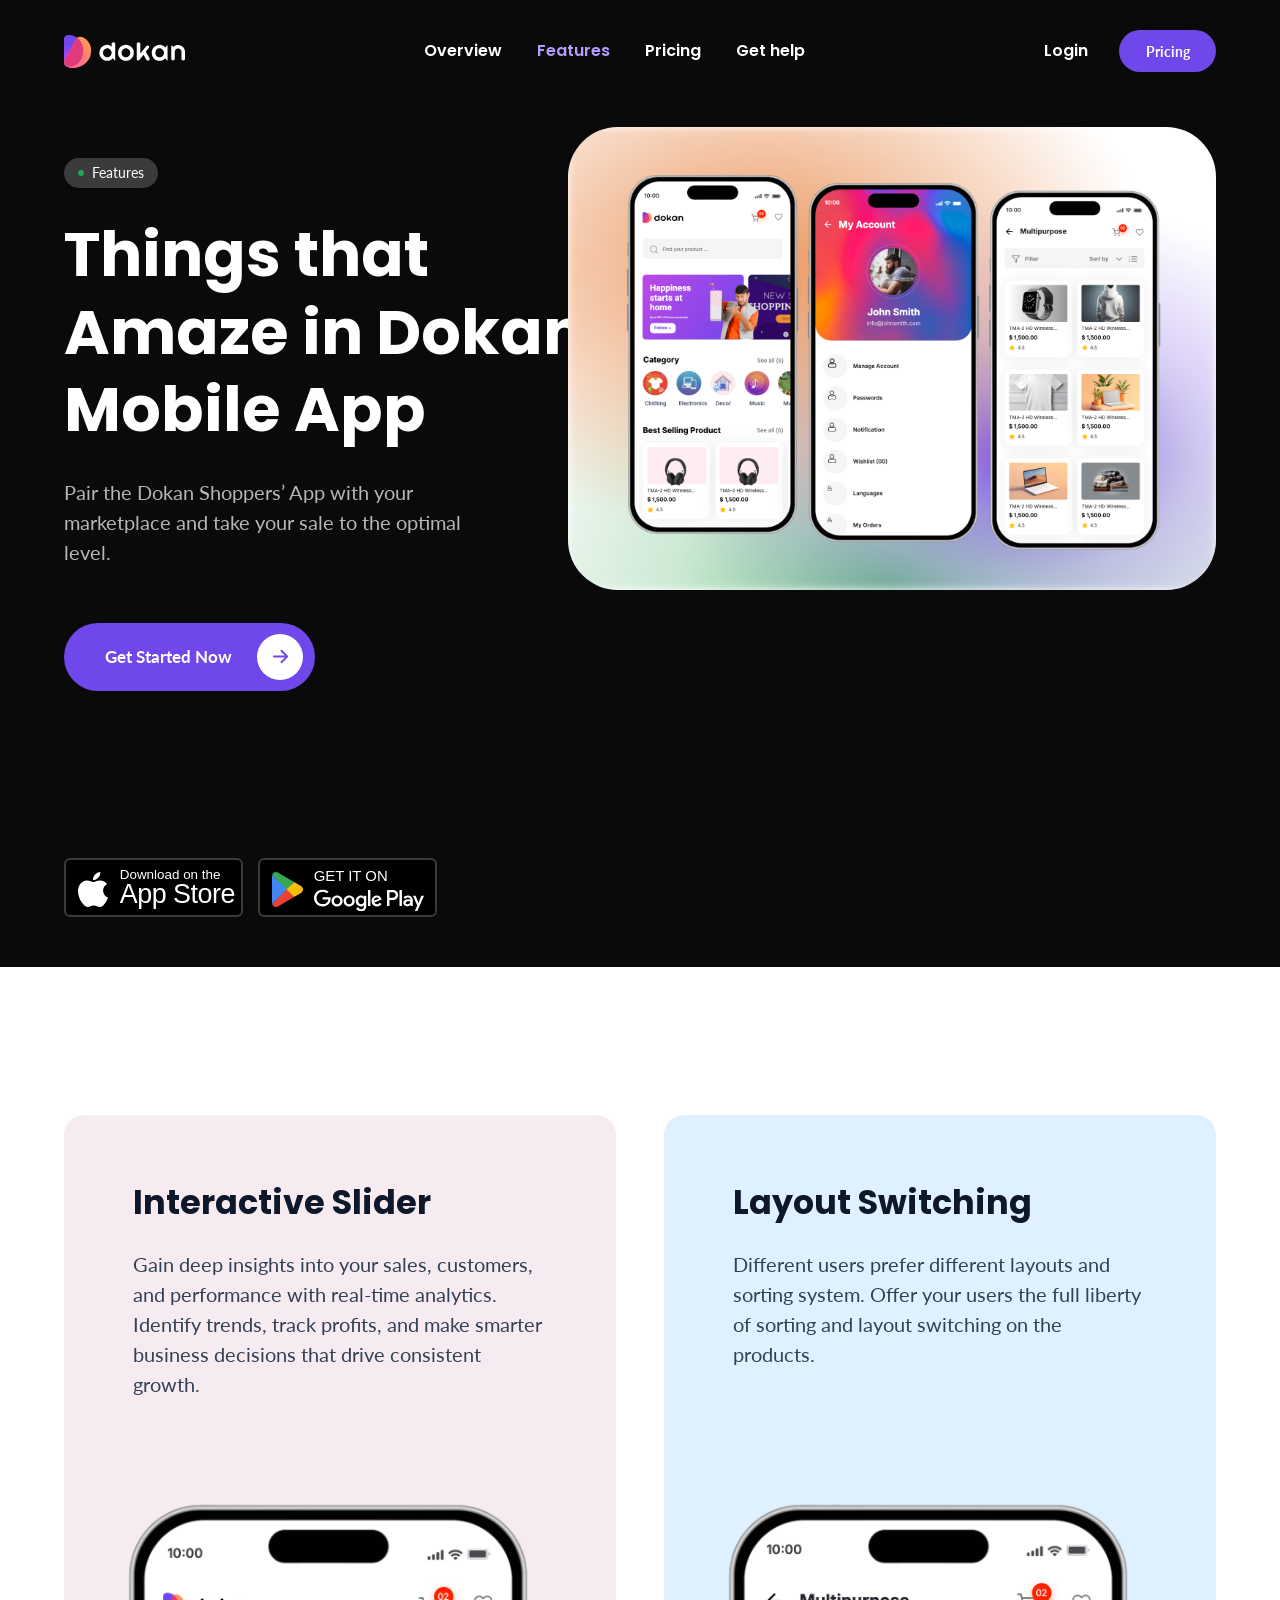
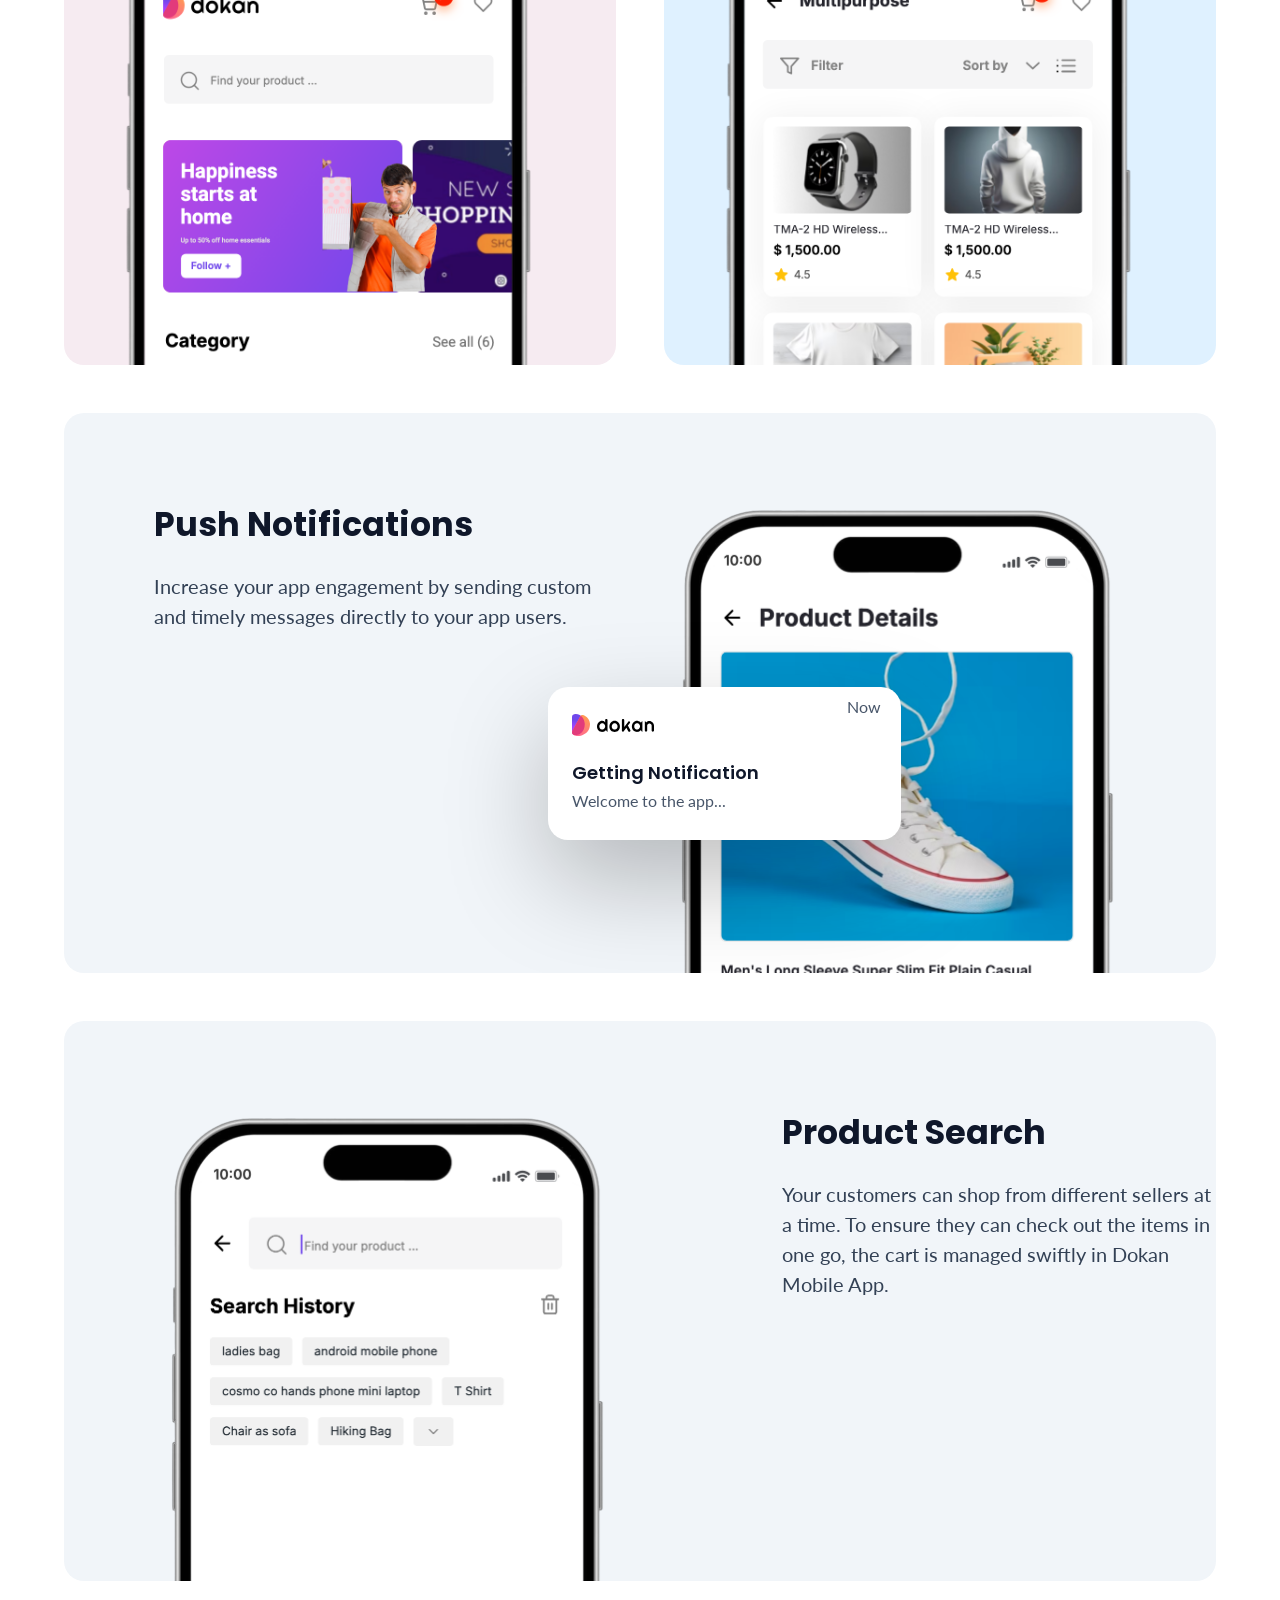
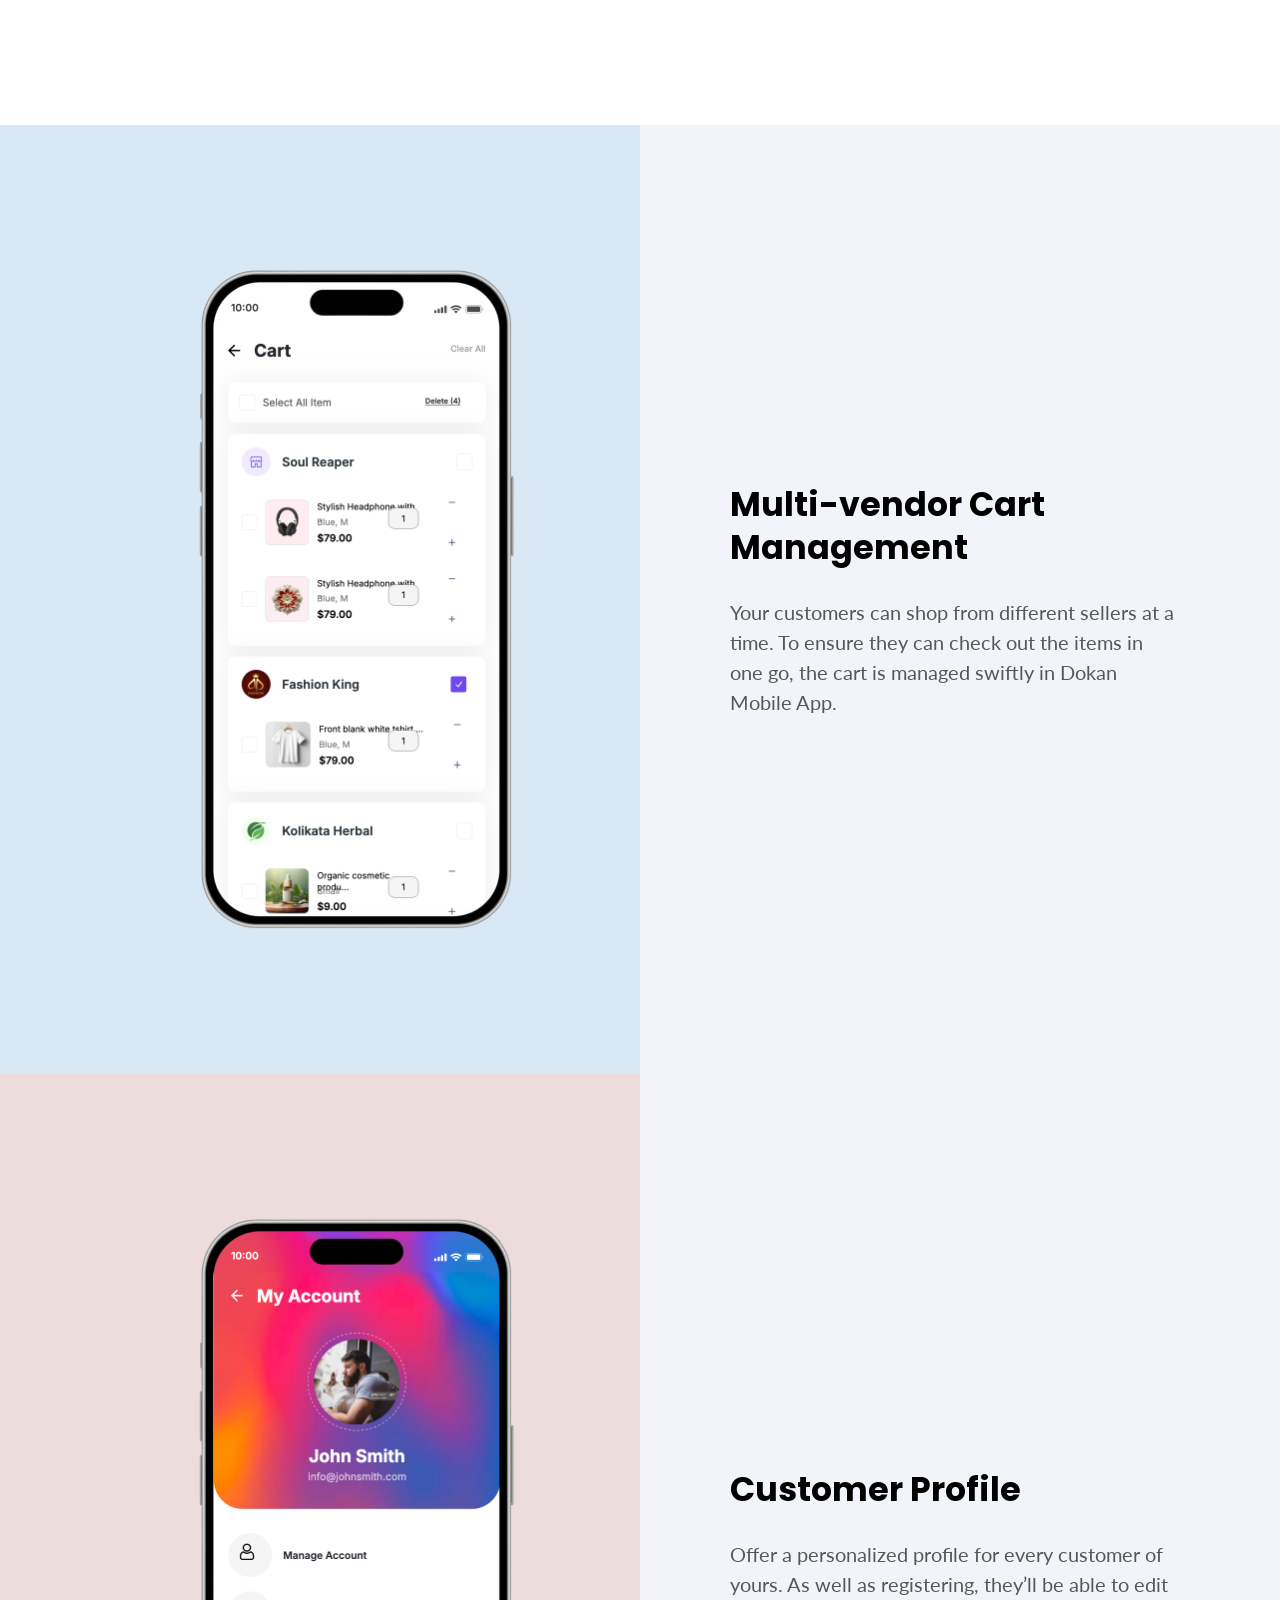
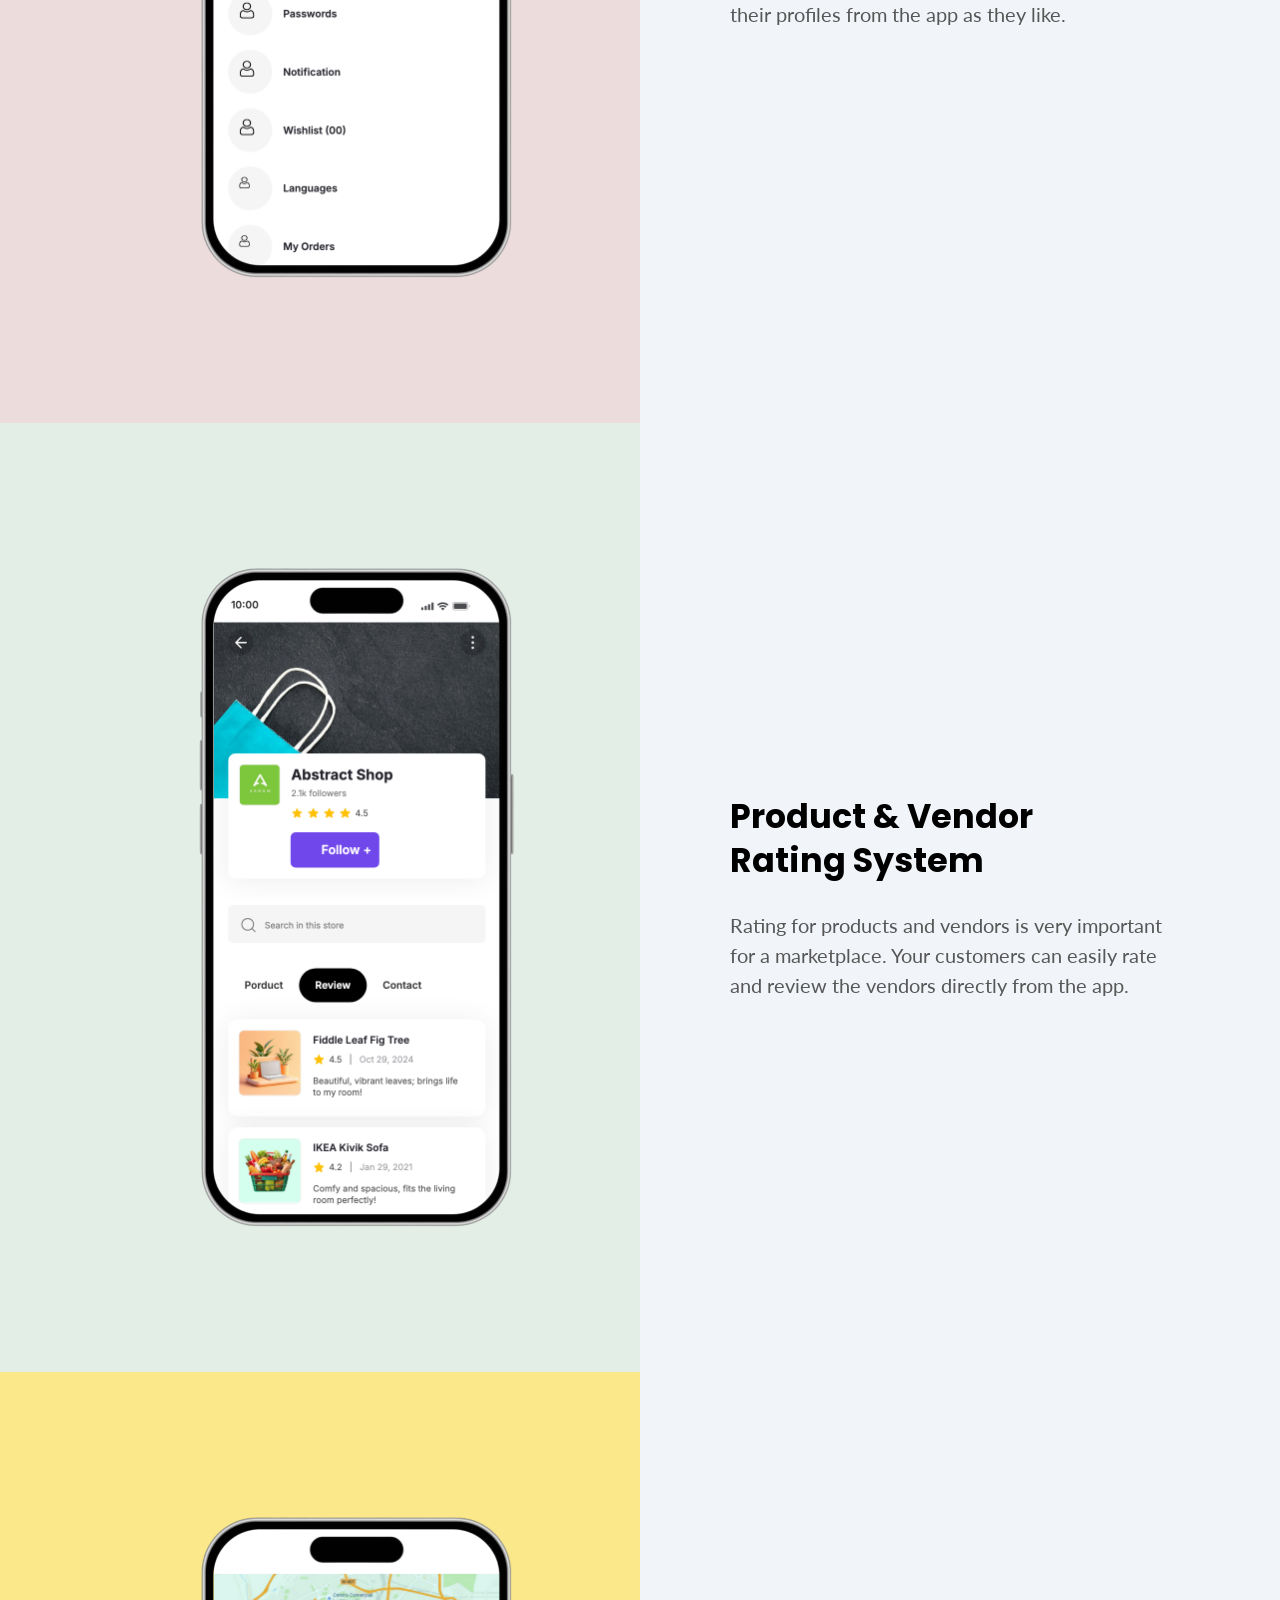
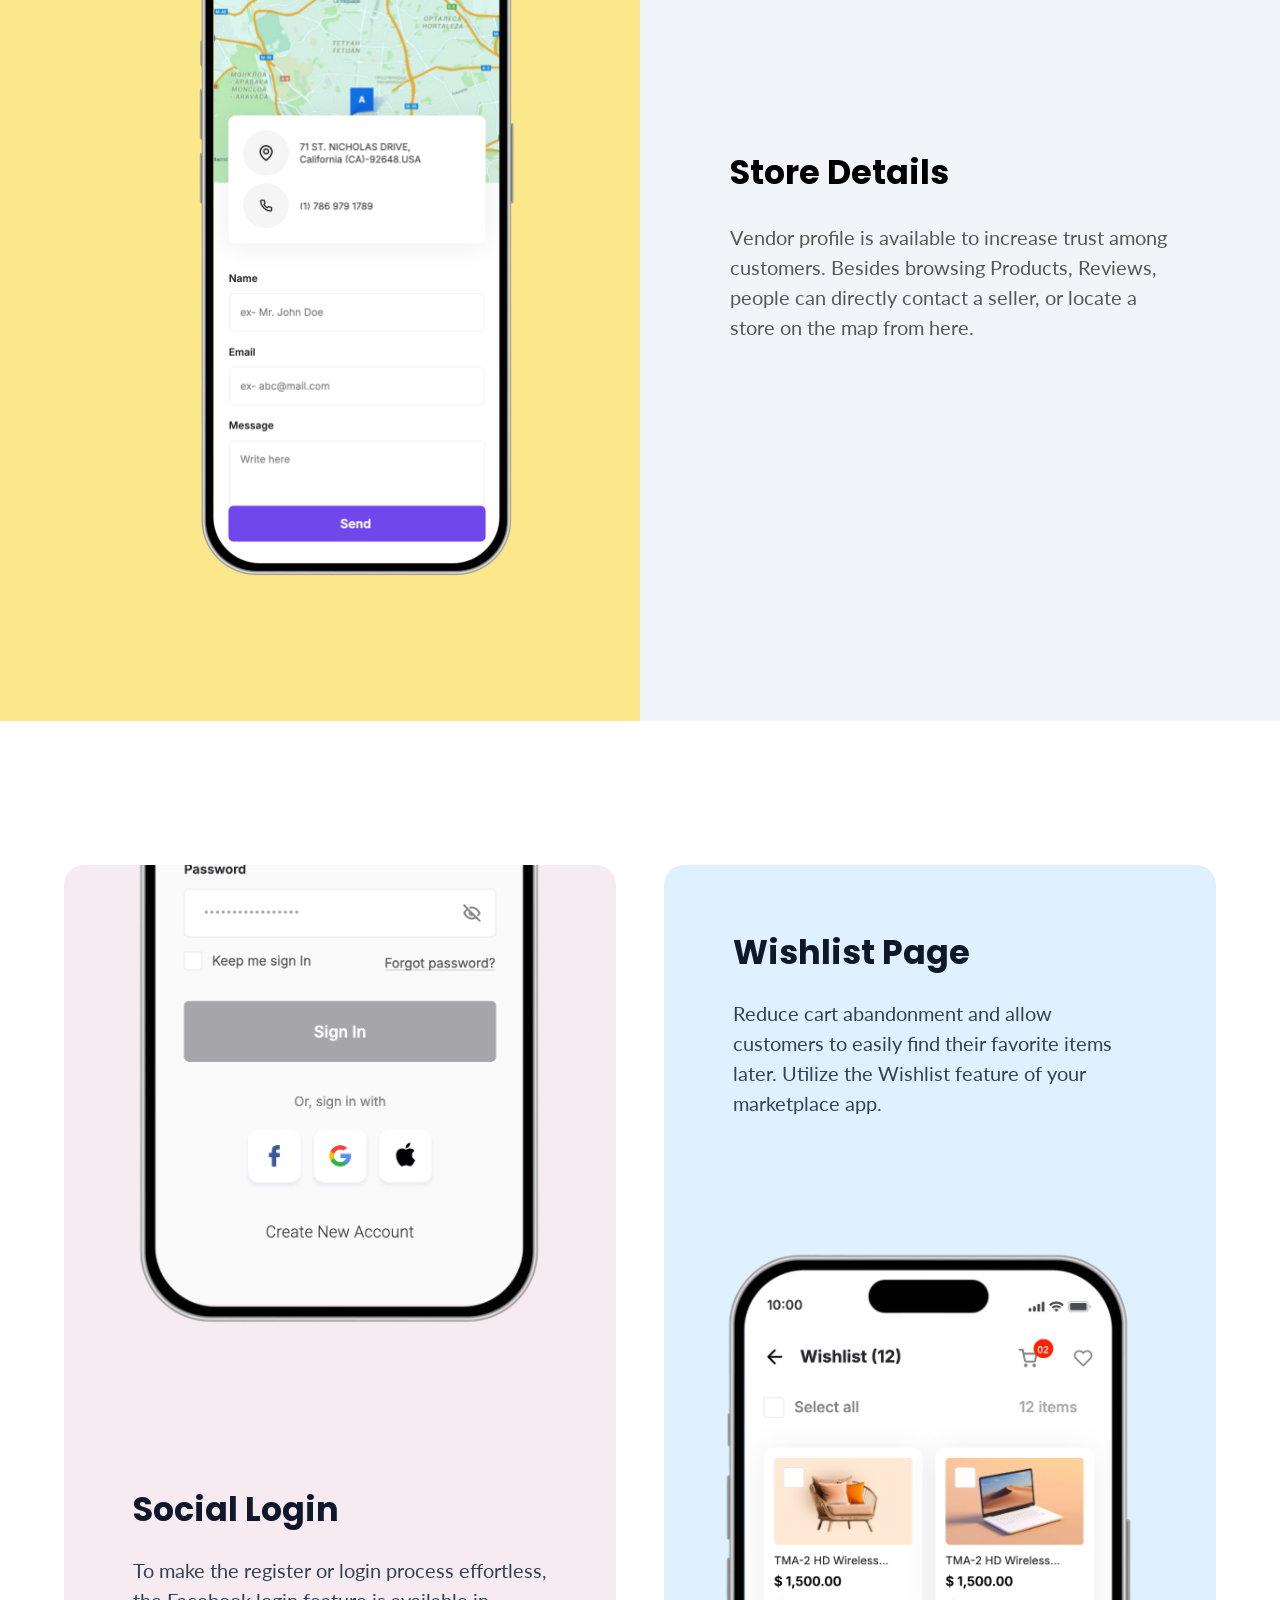
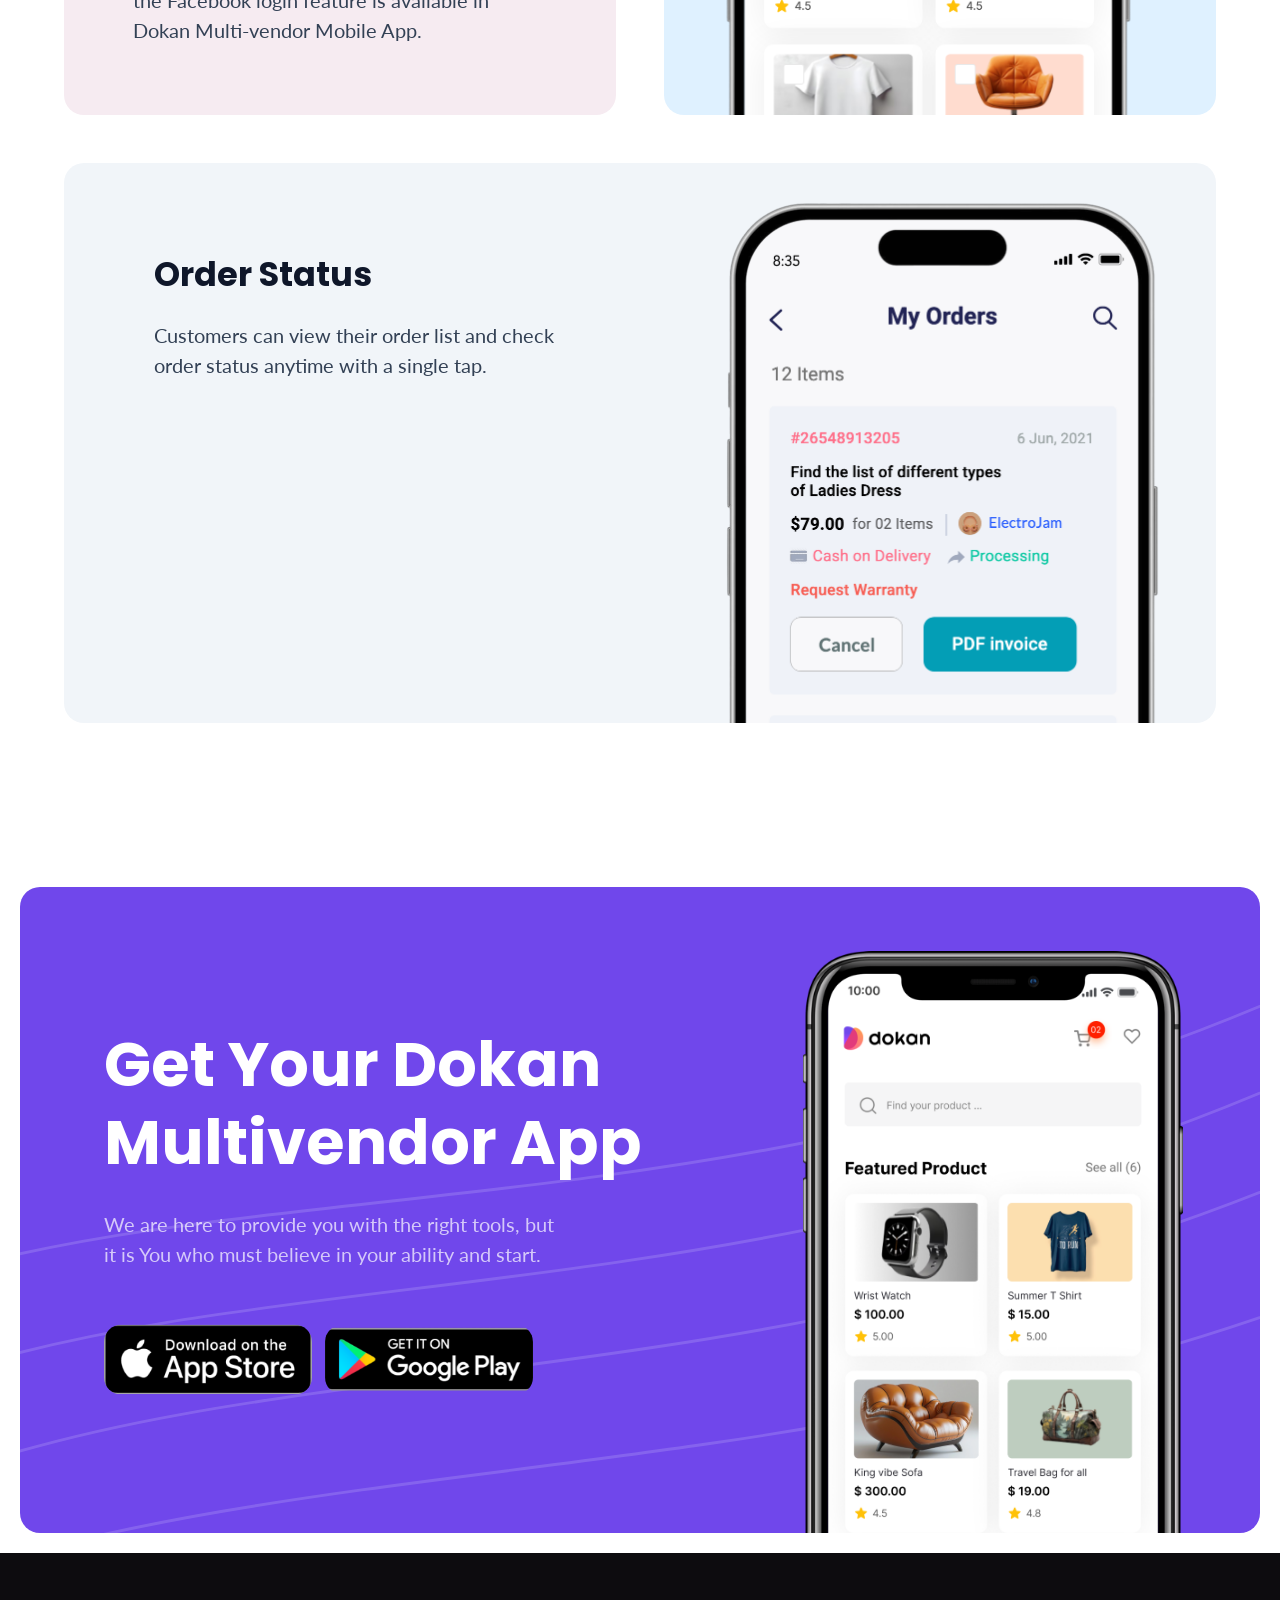
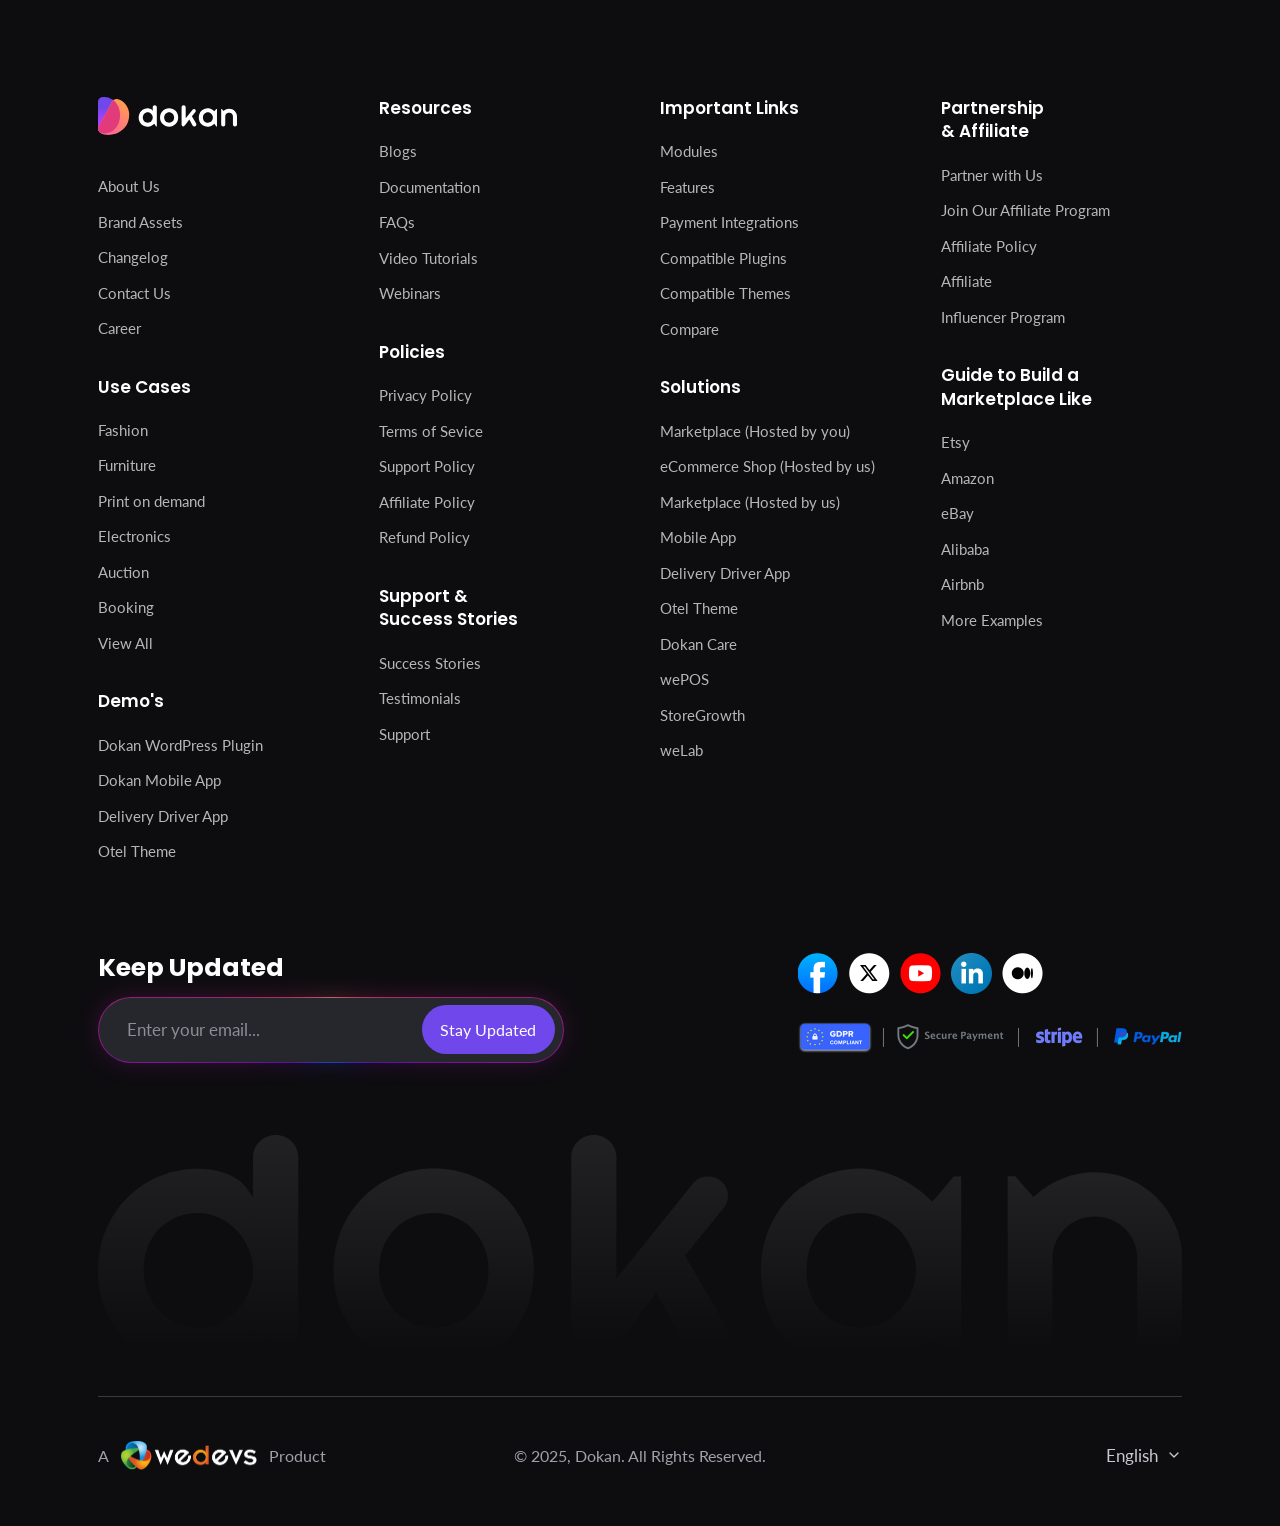
==== features.html @ bf3fff40 "Add Dokan Mobile App website: overview, features and pricing pages - index.html (overview), features" ====
<!doctype html>
<html lang="en">
<head>
  <meta charset="utf-8">
  <meta name="viewport" content="width=device-width, initial-scale=1">
  <title>Dokan Mobile App Features</title>
  <link rel="preconnect" href="https://fonts.googleapis.com">
  <link rel="preconnect" href="https://fonts.gstatic.com" crossorigin>
  <link href="https://fonts.googleapis.com/css2?family=Lato:wght@400;700&family=Poppins:wght@500;600;700&display=swap" rel="stylesheet">
  <link rel="stylesheet" href="dokan-ui.css">
  <link rel="stylesheet" href="base.css">
  <link rel="stylesheet" href="features.css">
  <link rel="stylesheet" href="cta.css">
  <link rel="stylesheet" href="footer.css">
  <link rel="stylesheet" href="menu.css">
  <link rel="stylesheet" href="app-nav.css">
</head>
<body>
<div class="page" style="--top-bg:#0a0a0a">

  <!-- ============ HEADER: Dokan Mobile App menu (dokan-menu kit) ============ -->
  <header class="site-nav app-nav" id="site-nav" data-variant="dark"
          data-logo-light="assets/dokan-logo.svg" data-logo-dark="assets/dokan-logo-white.svg">
    <div class="hero-menu">
      <div class="menu-row">
        <a href="#" class="menu-logo" aria-label="Dokan home">
          <img src="assets/dokan-logo-white.svg" alt="Dokan" width="121" height="33" />
        </a>
        <ul class="menu-links" id="menuLinks" aria-label="Dokan Mobile App">
          <li><a href="index.html">Overview</a></li>
          <li><a href="features.html" aria-current="page">Features</a></li>
          <li><a href="pricing.html">Pricing</a></li>
          <li><a href="index.html#faq">Get help</a></li>
          <li class="menu-links-login"><a href="#">Login</a></li>
        </ul>

        <div class="menu-right">
          <a href="#" class="menu-login">Login</a>
          <a href="#" class="menu-pricing pb" aria-label="Pricing"><span class="pb-label"><span class="pb-mask"><span class="pb-t">Pricing</span><span class="pb-t pb-clone" aria-hidden="true">Pricing</span></span></span></a>
          <button class="menu-toggle" id="menuToggle" aria-label="Open menu" aria-expanded="false" aria-controls="menuLinks">
            <svg viewBox="0 0 24 24" fill="none" stroke="currentColor" stroke-width="2" stroke-linecap="round"><path d="M4 7h16M4 12h16M4 17h16"/></svg>
          </button>
        </div>
      </div>
    </div>
  </header>

  <!-- ============ HERO ============ -->
  <section class="f-hero">
    <div class="wrap">
      <div class="f-hero__grid">
        <div class="f-hero__copy">
          <span class="f-tag"><span class="f-tag__dot"></span>Features</span>
          <h1 class="f-hero__title dk-h1">Things that<br>Amaze in Dokan<br>Mobile App</h1>
          <p class="f-hero__desc dk-lead">Pair the Dokan Shoppers’ App with your marketplace and take your sale to the optimal level.</p>
          <div class="f-hero__actions dk-btn-row">
            <a href="#" class="dk-btn dk-btn--primary">Get Started Now <span class="dk-btn__icon"><svg viewBox="0 0 24 24" fill="none" stroke="currentColor" stroke-width="1.9" stroke-linecap="round" stroke-linejoin="round" aria-hidden="true"><path d="M5 12h14M13 6l6 6-6 6"/></svg></span></a>
          </div>
          <div class="f-hero__stores">
            <a class="store-btn" href="#" aria-label="Download on the App Store">
              <img class="store-btn__icon" src="assets/store-apple.svg" alt="" width="30" height="36">
              <span class="store-btn__text"><span class="store-btn__small">Download on the</span><span class="store-btn__big">App Store</span></span>
            </a>
            <a class="store-btn" href="#" aria-label="Get it on Google Play">
              <img class="store-btn__icon store-btn__icon--play" src="assets/store-playstore.svg" alt="" width="31" height="36">
              <span class="store-btn__text store-btn__text--play"><span class="store-btn__get">Get it on</span><img class="store-btn__gp" src="assets/store-googleplay-text.svg" alt="" width="110" height="22"></span>
            </a>
          </div>
        </div>
        <div class="f-hero__art">
          <img src="assets/ft-hero-phones.png" alt="Dokan customer app: home, account and product list screens" width="736" height="521">
        </div>
      </div>
    </div>
  </section>

  <!-- ============ FEATURE CARDS ============ -->
  <section class="f-bento">
    <div class="wrap">
      <div class="f-bento__pair">
      <article class="fcard" style="--bg:#f6ebf1">
        <div class="fcard__text">
          <h2 class="fcard__title dk-h2">Interactive Slider</h2>
          <p class="fcard__desc dk-lead">Gain deep insights into your sales, customers, and performance with real-time analytics. Identify trends, track profits, and make smarter business decisions that drive consistent growth.</p>
        </div>
        <div class="fcard__media"><img src="assets/ft-slider.png" alt="Home screen with an interactive banner slider" width="442" height="920" loading="lazy"></div>
      </article>
      <article class="fcard" style="--bg:#dff1ff">
        <div class="fcard__text">
          <h2 class="fcard__title dk-h2">Layout Switching</h2>
          <p class="fcard__desc dk-lead">Different users prefer different layouts and sorting system. Offer your users the full liberty of sorting and layout switching on the products.</p>
        </div>
        <div class="fcard__media"><img src="assets/ft-layout.png" alt="Product list in grid layout with filter and sort" width="442" height="920" loading="lazy"></div>
      </article>
      </div>
      <article class="fwide">
        <div class="fwide__text">
          <h2 class="fcard__title dk-h2">Push Notifications</h2>
          <p class="fcard__desc dk-lead">Increase your app engagement by sending custom and timely messages directly to your app users.</p>
        </div>
        <div class="fwide__media">
          <div class="fwide__clip"><img src="assets/ft-push.png" alt="Product details screen" width="442" height="920" loading="lazy"></div>
          <div class="fnote" aria-hidden="true">
            <span class="fnote__logo"><img src="assets/p-dokan-icon.svg" alt="" width="18" height="22"><img src="assets/p-dokan-wordmark.svg" alt="" width="57" height="12.5"></span>
            <span class="fnote__time">Now</span>
            <span class="fnote__title">Getting Notification</span>
            <span class="fnote__text">Welcome to the app...</span>
          </div>
        </div>
      </article>
      <article class="fwide fwide--flip">
        <div class="fwide__text">
          <h2 class="fcard__title dk-h2">Product Search</h2>
          <p class="fcard__desc dk-lead">Your customers can shop from different sellers at a time. To ensure they can check out the items in one go, the cart is managed swiftly in Dokan Mobile App.</p>
        </div>
        <div class="fwide__media">
          <div class="fwide__clip"><img src="assets/ft-search.png" alt="Search screen with search history" width="442" height="920" loading="lazy"></div>
        </div>
      </article>
    </div>
  </section>

  <!-- ============ FEATURE ROWS ============ -->
  <section class="frow" style="--c:#d8e8f5">
    <div class="frow__media"><img src="assets/ft-cart.png" alt="Cart grouped by vendor" width="322" height="671" loading="lazy"></div>
    <div class="frow__text">
      <div class="frow__copy">
        <h2 class="frow__title dk-h2">Multi-vendor Cart<br>Management</h2>
        <p class="frow__desc dk-lead">Your customers can shop from different sellers at a time. To ensure they can check out the items in one go, the cart is managed swiftly in Dokan Mobile App.</p>
      </div>
    </div>
  </section>
  <section class="frow" style="--c:#eddcdc">
    <div class="frow__media"><img src="assets/ft-profile.png" alt="My Account screen" width="322" height="671" loading="lazy"></div>
    <div class="frow__text">
      <div class="frow__copy">
        <h2 class="frow__title dk-h2">Customer Profile</h2>
        <p class="frow__desc dk-lead">Offer a personalized profile for every customer of yours. As well as registering, they’ll be able to edit their profiles from the app as they like.</p>
      </div>
    </div>
  </section>
  <section class="frow" style="--c:#e3efe6">
    <div class="frow__media"><img src="assets/ft-rating.png" alt="Store page with product reviews" width="322" height="671" loading="lazy"></div>
    <div class="frow__text">
      <div class="frow__copy">
        <h2 class="frow__title dk-h2">Product &amp; Vendor<br>Rating System</h2>
        <p class="frow__desc dk-lead">Rating for products and vendors is very important for a marketplace. Your customers can easily rate and review the vendors directly from the app.</p>
      </div>
    </div>
  </section>
  <section class="frow" style="--c:#fbe88a">
    <div class="frow__media"><img src="assets/ft-store.png" alt="Store contact page with map" width="322" height="671" loading="lazy"></div>
    <div class="frow__text">
      <div class="frow__copy">
        <h2 class="frow__title dk-h2">Store Details</h2>
        <p class="frow__desc dk-lead">Vendor profile is available to increase trust among customers. Besides browsing Products, Reviews, people can directly contact a seller, or locate a store on the map from here.</p>
      </div>
    </div>
  </section>

  <!-- ============ MORE FEATURE CARDS ============ -->
  <section class="f-bento f-bento--last">
    <div class="wrap">
      <div class="f-bento__pair">
      <article class="fcard fcard--top" style="--bg:#f6ebf1">
        <div class="fcard__text">
          <h2 class="fcard__title dk-h2">Social Login</h2>
          <p class="fcard__desc dk-lead">To make the register or login process effortless, the Facebook login feature is available in Dokan Multi-vendor Mobile App.</p>
        </div>
        <div class="fcard__media"><img src="assets/ft-login.png" alt="Login screen with social sign-in" width="442" height="920" loading="lazy"></div>
      </article>
      <article class="fcard" style="--bg:#dff1ff">
        <div class="fcard__text">
          <h2 class="fcard__title dk-h2">Wishlist Page</h2>
          <p class="fcard__desc dk-lead">Reduce cart abandonment and allow customers to easily find their favorite items later. Utilize the Wishlist feature of your marketplace app.</p>
        </div>
        <div class="fcard__media"><img src="assets/ft-wishlist.png" alt="Wishlist screen" width="442" height="920" loading="lazy"></div>
      </article>
      </div>
      <article class="fwide fwide--orders">
        <div class="fwide__text">
          <h2 class="fcard__title dk-h2">Order Status</h2>
          <p class="fcard__desc dk-lead">Customers can view their order list and check order status anytime with a single tap.</p>
        </div>
        <div class="fwide__media">
          <div class="fwide__clip"><img src="assets/ft-orders.png" alt="My Orders screen with order status" width="442" height="920" loading="lazy"></div>
        </div>
      </article>
    </div>
  </section>

  <!-- ============ DOWNLOAD ============ -->
  <section class="cta-shell download">
  <div class="cta-band">
    <svg class="cta-waves" preserveAspectRatio="none" viewBox="0 0 1000 500" fill="none" stroke="#FFFFFF" stroke-width="2" aria-hidden="true">
      <path d="M-40 430 C 240 340 620 380 1050 210"/><path d="M-40 500 C 280 410 640 440 1050 300"/>
      <path d="M-40 360 C 240 280 620 320 1050 140"/><path d="M-40 290 C 240 220 620 260 1050 80"/>
    </svg>
    <div class="cta-copy">
      <div class="cta-copy-top">
        <h2 class="cta-title">Get Your Dokan<br />Multivendor App</h2>
        <p class="cta-text">We are here to provide you with the right tools, but it is You who must believe in your ability and start.</p>
      </div>
      <div class="download__stores">
          <a href="#" aria-label="Download on the App Store"><img src="assets/p-appstore.png" alt="" style="width:208.459px;height:69.748px"></a>
          <a href="#" aria-label="Get it on Google Play"><img src="assets/p-googleplay.png" alt="" style="width:207.945px;height:69.576px"></a>
        </div>
    </div>
    <div class="cta-app">
      <div class="cta-app__phone">
        <span class="cta-app__screen cta-app__screen--scroll"><img src="assets/hero-homepage.png" alt="Dokan customer app home screen" loading="lazy"></span>
        <img class="cta-app__frame" src="assets/e-iphone.png" alt="" loading="lazy">
      </div>
    </div>
  </div>
  </section>

  <!-- ============ FOOTER ============ -->
  <footer class="site-footer">
  <div class="sf-wrap sf-inner">
    <div class="sf-grid">
      <div class="sf-col">
        <a href="#" class="sf-logo"><img src="assets/dokan-logo-footer.svg" alt="Dokan" width="139" height="38" /></a>
        <ul class="sf-links">
          <li><a href="#">About Us</a></li>
          <li><a href="#">Brand Assets</a></li>
          <li><a href="#">Changelog</a></li>
          <li><a href="#">Contact Us</a></li>
          <li><a href="#">Career</a></li>
        </ul>
        <h5 class="sf-h">Use Cases</h5>
        <ul class="sf-links">
          <li><a href="#">Fashion</a></li>
          <li><a href="#">Furniture</a></li>
          <li><a href="#">Print on demand</a></li>
          <li><a href="#">Electronics</a></li>
          <li><a href="#">Auction</a></li>
          <li><a href="#">Booking</a></li>
          <li><a href="#">View All</a></li>
        </ul>
        <h5 class="sf-h">Demo's</h5>
        <ul class="sf-links">
          <li><a href="#">Dokan WordPress Plugin</a></li>
          <li><a href="#">Dokan Mobile App</a></li>
          <li><a href="#">Delivery Driver App</a></li>
          <li><a href="#">Otel Theme</a></li>
        </ul>
      </div>
      <div class="sf-col">
        <h5 class="sf-h">Resources</h5>
        <ul class="sf-links">
          <li><a href="#">Blogs</a></li>
          <li><a href="#">Documentation</a></li>
          <li><a href="#">FAQs</a></li>
          <li><a href="#">Video Tutorials</a></li>
          <li><a href="#">Webinars</a></li>
        </ul>
        <h5 class="sf-h">Policies</h5>
        <ul class="sf-links">
          <li><a href="#">Privacy Policy</a></li>
          <li><a href="#">Terms of Sevice</a></li>
          <li><a href="#">Support Policy</a></li>
          <li><a href="#">Affiliate Policy</a></li>
          <li><a href="#">Refund Policy</a></li>
        </ul>
        <h5 class="sf-h">Support &amp;<br />Success Stories</h5>
        <ul class="sf-links">
          <li><a href="#">Success Stories</a></li>
          <li><a href="#">Testimonials</a></li>
          <li><a href="#">Support</a></li>
        </ul>
      </div>
      <div class="sf-col">
        <h5 class="sf-h">Important Links</h5>
        <ul class="sf-links">
          <li><a href="#">Modules</a></li>
          <li><a href="#">Features</a></li>
          <li><a href="#">Payment Integrations</a></li>
          <li><a href="#">Compatible Plugins</a></li>
          <li><a href="#">Compatible Themes</a></li>
          <li><a href="#">Compare</a></li>
        </ul>
        <h5 class="sf-h">Solutions</h5>
        <ul class="sf-links">
          <li><a href="#">Marketplace (Hosted by you)</a></li>
          <li><a href="#">eCommerce Shop (Hosted by us)</a></li>
          <li><a href="#">Marketplace (Hosted by us)</a></li>
          <li><a href="#">Mobile App</a></li>
          <li><a href="#">Delivery Driver App</a></li>
          <li><a href="#">Otel Theme</a></li>
          <li><a href="#">Dokan Care</a></li>
          <li><a href="#">wePOS</a></li>
          <li><a href="#">StoreGrowth</a></li>
          <li><a href="#">weLab</a></li>
        </ul>
      </div>
      <div class="sf-col">
        <h5 class="sf-h">Partnership<br />&amp; Affiliate</h5>
        <ul class="sf-links">
          <li><a href="#">Partner with Us</a></li>
          <li><a href="#">Join Our Affiliate Program</a></li>
          <li><a href="#">Affiliate Policy</a></li>
          <li><a href="#">Affiliate</a></li>
          <li><a href="#">Influencer Program</a></li>
        </ul>
        <h5 class="sf-h">Guide to Build a<br />Marketplace Like</h5>
        <ul class="sf-links">
          <li><a href="#">Etsy</a></li>
          <li><a href="#">Amazon</a></li>
          <li><a href="#">eBay</a></li>
          <li><a href="#">Alibaba</a></li>
          <li><a href="#">Airbnb</a></li>
          <li><a href="#">More Examples</a></li>
        </ul>
      </div>
    </div>
    <div class="sf-news">
      <div>
        <h5 class="sf-news-title">Keep Updated</h5>
        <div class="sf-ring">
          <form class="sf-form" onsubmit="return false" aria-label="Newsletter">
            <label class="sr-only" for="sf-email">Email address</label>
            <input id="sf-email" type="email" placeholder="Enter your email..." autocomplete="email" />
            <button type="submit">Stay Updated</button>
          </form>
        </div>
      </div>
      <div class="sf-trust">
        <div class="sf-social">
          <a href="#" aria-label="Dokan on Facebook"><img src="assets/social-facebook.png" alt="" width="41" height="41" loading="lazy" /></a>
          <a href="#" aria-label="Dokan on X (Twitter)"><img src="assets/social-x.png" alt="" width="41" height="41" loading="lazy" /></a>
          <a href="#" aria-label="Dokan on YouTube"><img src="assets/social-youtube.png" alt="" width="41" height="41" loading="lazy" /></a>
          <a href="#" aria-label="Dokan on LinkedIn"><img src="assets/social-linkedin.png" alt="" width="41" height="41" loading="lazy" /></a>
          <a href="#" aria-label="Dokan on Medium"><img src="assets/social-medium.png" alt="" width="41" height="41" loading="lazy" /></a>
        </div>
        <img class="sf-pay" src="assets/payments.png" alt="GDPR compliant, secure payment with Stripe and PayPal" width="384" height="32" loading="lazy" />
      </div>
    </div>
    <svg class="sf-wordmark" viewBox="67.57 13.65 163.43 35.7" preserveAspectRatio="xMidYMid meet" role="img" aria-label="Dokan"> <defs> <linearGradient id="sfWm" x1="0" y1="0" x2="0" y2="1"><stop offset="0" stop-color="#fff" stop-opacity=".085"/><stop offset=".9" stop-color="#fff" stop-opacity="0"/></linearGradient> </defs> <path d="M227.151 23.0724C225.964 21.8939 224.563 20.9604 222.98 20.3023C221.396 19.6238 219.688 19.282 217.902 19.282C216.246 19.282 214.626 19.5779 213.095 20.1696C211.58 20.741 210.205 21.5725 209.002 22.6438L208.606 22.9959L205.846 19.8687H204.721V45.4831C204.721 47.3043 206.236 48.7889 208.095 48.7889C209.955 48.7889 211.47 47.3043 211.47 45.4831V32.1887C211.47 31.3367 211.637 30.5256 211.97 29.7757C212.298 29.0156 212.757 28.3371 213.335 27.7708C213.913 27.2046 214.6 26.7556 215.387 26.4291C216.173 26.1077 217.017 25.9394 217.902 25.9394C218.766 25.9394 219.595 26.1026 220.365 26.4291C221.126 26.7505 221.808 27.2046 222.381 27.7657C222.959 28.332 223.417 29.0054 223.75 29.7757C224.079 30.5256 224.25 31.3367 224.25 32.1836V45.4831C224.25 47.3043 225.766 48.7889 227.625 48.7889C229.484 48.7889 231 47.3043 231 45.4831V32.1887C231 30.4236 230.651 28.7401 229.958 27.1944C229.276 25.6129 228.333 24.2304 227.151 23.0724Z" fill="url(#sfWm)"/><path d="M190.685 21.5062C189.894 20.945 189.045 20.4553 188.165 20.037C187.285 19.6238 186.368 19.2973 185.436 19.0626C184.514 18.833 183.566 18.7157 182.624 18.7157C180.551 18.7157 178.577 19.0983 176.744 19.8482C174.931 20.5828 173.317 21.6388 171.942 22.9805C170.588 24.3222 169.505 25.9598 168.718 27.8473C167.927 29.7145 167.531 31.8061 167.531 34.0558C167.531 36.4739 167.932 38.6573 168.718 40.5449C169.505 42.4273 170.588 44.0445 171.942 45.3505C173.307 46.636 174.921 47.6359 176.728 48.3144C178.561 48.998 180.546 49.3449 182.624 49.3449C183.561 49.3449 184.498 49.2276 185.405 48.998C186.337 48.7633 187.259 48.4471 188.144 48.0491C189.024 47.6359 189.868 47.1513 190.659 46.6105C191.477 46.0494 192.253 45.4423 192.977 44.8046L193.409 44.4271L196.617 48.7837H197.716V19.9196H196.596L193.373 23.7049L192.972 23.3325C192.263 22.6795 191.498 22.0623 190.685 21.5062ZM190.238 37.3003C189.816 38.3206 189.227 39.244 188.488 40.05C187.743 40.8408 186.852 41.4886 185.853 41.9835C184.847 42.463 183.764 42.7079 182.624 42.7079C181.499 42.7079 180.421 42.5191 179.41 42.1416C178.41 41.7641 177.525 41.1979 176.77 40.4582C176.036 39.7184 175.447 38.8053 175.025 37.7391C174.603 36.6576 174.39 35.423 174.39 34.0609C174.39 32.6988 174.603 31.4694 175.025 30.4083C175.447 29.3267 176.03 28.4034 176.765 27.6637C177.52 26.924 178.41 26.3577 179.405 25.9802C180.415 25.6027 181.493 25.4139 182.618 25.4139C183.764 25.4139 184.853 25.669 185.853 26.1689C186.852 26.6383 187.738 27.2913 188.488 28.0973C189.227 28.8778 189.816 29.8063 190.243 30.8521C190.68 31.8724 190.909 32.9539 190.909 34.0609C190.904 35.1679 190.68 36.2596 190.238 37.3003Z" fill="url(#sfWm)"/><path d="M156.068 31.8317L161.896 24.659C162.615 23.7764 162.75 22.5929 162.25 21.5726C161.75 20.5523 160.719 19.9197 159.563 19.9197C158.646 19.9197 157.792 20.3227 157.224 21.0318L145.73 35.3058V16.9864C145.73 15.1499 144.205 13.65 142.324 13.65C140.444 13.65 138.918 15.1448 138.918 16.9864V46.1923C138.918 47.6258 140.106 48.7889 141.569 48.7889C142.371 48.7889 143.126 48.4369 143.632 47.8247L145.84 45.1465L151.735 37.4892L157.209 47.1003C157.802 48.141 158.927 48.7889 160.146 48.7889C161.359 48.7889 162.443 48.1768 163.052 47.1514C163.661 46.126 163.667 44.8965 163.068 43.866L156.068 31.8317Z" fill="url(#sfWm)"/><path d="M128.846 22.9295C127.492 21.5878 125.883 20.542 124.055 19.8278C122.238 19.0932 120.259 18.7157 118.17 18.7157C116.103 18.7157 114.124 19.1085 112.296 19.8788C110.483 20.6492 108.869 21.7307 107.494 23.0979C106.14 24.4446 105.051 26.072 104.265 27.9392C103.479 29.8063 103.078 31.8673 103.078 34.0609C103.078 36.2188 103.479 38.2594 104.265 40.1266C105.051 41.9784 106.14 43.6058 107.499 44.973C108.869 46.3146 110.489 47.4012 112.306 48.1869C114.129 48.9572 116.108 49.3449 118.175 49.3449C120.264 49.3449 122.238 48.9521 124.05 48.1818C125.883 47.391 127.498 46.3095 128.852 44.9627C130.206 43.6007 131.294 41.9733 132.081 40.1215C132.867 38.2543 133.268 36.2137 133.268 34.0558C133.268 31.7499 132.867 29.6328 132.081 27.7657C131.284 25.8833 130.201 24.2559 128.846 22.9295ZM125.789 37.5809C125.368 38.642 124.774 39.5654 124.024 40.3204C123.274 41.0754 122.378 41.6672 121.368 42.0855C120.378 42.5038 119.3 42.713 118.17 42.713C117.035 42.713 115.946 42.4936 114.936 42.0549C113.941 41.5958 113.061 40.9734 112.311 40.2031C111.582 39.4277 110.999 38.5094 110.577 37.4687C110.155 36.428 109.942 35.2802 109.942 34.066C109.942 32.7753 110.155 31.5918 110.577 30.5511C110.999 29.49 111.582 28.5666 112.311 27.8167C113.061 27.0413 113.952 26.4444 114.947 26.0465C116.962 25.215 119.384 25.215 121.373 26.0516C122.378 26.4444 123.274 27.0413 124.029 27.8167C124.774 28.5666 125.368 29.49 125.795 30.5562C126.232 31.5918 126.456 32.7753 126.456 34.0711C126.456 35.3312 126.232 36.5147 125.789 37.5809Z" fill="url(#sfWm)"/><path d="M94.349 13.65C92.4742 13.65 90.943 15.1448 90.943 16.9864V23.0673L89.9952 21.7154C89.615 21.1747 89.1411 20.7105 88.589 20.338C88.0214 19.9554 87.4016 19.6442 86.7402 19.4198C86.0788 19.1698 85.3966 18.9913 84.6935 18.8841C84.0009 18.777 83.3134 18.7209 82.6624 18.7209C80.5949 18.7209 78.6158 19.1137 76.7879 19.884C74.9755 20.6543 73.361 21.7359 71.9862 23.103C70.6321 24.4651 69.5436 26.1027 68.7572 27.9698C67.9708 29.8319 67.5698 31.8827 67.5698 34.061C67.5698 36.2546 67.9708 38.3156 68.7572 40.1828C69.5488 42.0346 70.6321 43.662 71.9914 45.0292C73.361 46.3708 74.9807 47.4472 76.7931 48.2176C78.6211 48.9675 80.5949 49.3501 82.6676 49.3501C83.6103 49.3501 84.5425 49.2328 85.4487 49.0032C86.3861 48.7685 87.3079 48.4522 88.188 48.0543C89.0682 47.6411 89.9171 47.1565 90.7035 46.6157C91.5159 46.0545 92.2971 45.4475 93.021 44.8098L93.4532 44.4323L96.6613 48.7889H97.7602V16.9864C97.755 15.1448 96.2291 13.65 94.349 13.65ZM90.2816 37.3055C89.8598 38.3258 89.2713 39.2492 88.5317 40.0552C87.787 40.8459 86.8965 41.4938 85.8965 41.9887C84.8914 42.4682 83.8082 42.7131 82.6676 42.7131C81.5323 42.7131 80.4386 42.4784 79.4231 42.0244C78.4336 41.5704 77.5534 40.9378 76.8035 40.147C76.0744 39.3563 75.4963 38.4279 75.0745 37.3872C74.6526 36.3414 74.4391 35.2241 74.4391 34.0661C74.4391 32.7397 74.6526 31.5307 75.0745 30.4696C75.4963 29.4034 76.0848 28.4902 76.8139 27.7556C77.5638 27.0006 78.4492 26.4139 79.4439 26.016C80.4542 25.6181 81.5375 25.4191 82.6676 25.4191C83.8134 25.4191 84.9018 25.6742 85.9017 26.1741C86.9017 26.6435 87.787 27.2913 88.537 28.1025C89.2765 28.8881 89.8702 29.8166 90.292 30.8573C90.7347 31.8776 90.9586 32.9591 90.9586 34.0661C90.9482 35.168 90.7243 36.2597 90.2816 37.3055Z" fill="url(#sfWm)"/> </svg>
    <div class="sf-bottom">
      <span class="sf-by">A <img src="assets/wedevs-logo.png" alt="weDevs" width="136" height="30" loading="lazy" /> Product</span>
      <span class="sf-copy">&copy; 2025, Dokan. All Rights Reserved.</span>
      <button type="button" class="sf-lang">English <svg viewBox="0 0 24 24" fill="none" stroke="currentColor" stroke-width="2" stroke-linecap="round" stroke-linejoin="round" aria-hidden="true"><path d="M6 9l6 6 6-6"/></svg></button>
    </div>
  </div>
</footer>

</div>
<script src="script.js"></script>
<script src="menu.js"></script>
<script src="dokan-ui.js" defer></script>
</body>
</html>
---- dokan-ui.css ----
/* ═══════════════════════════════════════════════════════════════════
   Dokan UI — Typography + Buttons
   Extracted from the Dokan marketing site (home page = source of truth).
   Fonts: Poppins (headings) + Lato (body). Load in <head>:
   <link rel="preconnect" href="https://fonts.googleapis.com">
   <link rel="preconnect" href="https://fonts.gstatic.com" crossorigin>
   <link href="https://fonts.googleapis.com/css2?family=Lato:wght@400;700&family=Poppins:wght@500;600;700&display=swap" rel="stylesheet">
   ═══════════════════════════════════════════════════════════════════ */

:root {
  /* brand */
  --dk-primary:        #7047EB;
  --dk-primary-hover:  #5D36D6;
  /* text */
  --dk-title:          #0F172A;   /* H1 / H2 */
  --dk-heading:        #0E0E0F;   /* button labels, tertiary links */
  --dk-subtitle:       #25252D;   /* small headings, nav */
  --dk-para:           #334155;   /* body copy */
  --dk-para-2:         #475569;   /* secondary body copy */
  --dk-small:          #575757;   /* card copy, small print */
  --dk-muted:          #828282;   /* muted labels */
  /* lines + surfaces */
  --dk-stroke:         #E9E9E9;   /* button / card border on white */
  --dk-divider:        #E2E2E7;
  --dk-surface:        #FFFFFF;
  --dk-dark:           #0D0C0F;   /* footer / dark sections */
  /* fonts */
  --dk-font-display:   'Poppins', sans-serif;
  --dk-font-body:      'Lato', sans-serif;
  /* motion */
  --dk-ease:           cubic-bezier(.22, .61, .36, 1);   /* default hover */
  --dk-ease-tertiary:  cubic-bezier(.65, 0, .35, 1);
  --dk-ease-radial:    cubic-bezier(.16, 1, .3, 1);
}

/* ─────────────────────────── TYPOGRAPHY ─────────────────────────── */

.dk-h1 {            /* hero headline */
  margin:0; font-family:var(--dk-font-display); font-weight:700;
  font-size:62px; line-height:1.25; color:var(--dk-title); }
.dk-h2 {            /* section heading */
  margin:0; font-family:var(--dk-font-display); font-weight:700;
  font-size:clamp(28px, 4.1vw, 52px); line-height:1.2; color:var(--dk-title); }
.dk-h3 {            /* card / block title */
  margin:0; font-family:var(--dk-font-display); font-weight:700;
  font-size:clamp(20px, 2.2vw, 28px); line-height:1.3; color:var(--dk-title); }
.dk-h4 {            /* sub-heading, list group title */
  margin:0; font-family:var(--dk-font-display); font-weight:600;
  font-size:clamp(17px, 1.6vw, 22px); line-height:1.3; color:var(--dk-title); }
.dk-stat {          /* big number */
  margin:0; font-family:var(--dk-font-display); font-weight:500;
  font-size:clamp(44px, 4.4vw, 72px); line-height:1.25; color:var(--dk-title); }
.dk-eyebrow {       /* small uppercase label above a heading */
  margin:0; font-family:var(--dk-font-body); font-weight:700;
  font-size:13px; line-height:20px; letter-spacing:.12em; text-transform:uppercase; color:#555555; }
.dk-lead {          /* paragraph under a heading */
  margin:0; font-family:var(--dk-font-body); font-weight:400;
  font-size:20px; line-height:1.5; color:var(--dk-para); }
.dk-body {          /* regular paragraph */
  margin:0; font-family:var(--dk-font-body); font-weight:400;
  font-size:16px; line-height:1.55; color:var(--dk-para-2); }
.dk-small {         /* captions, card copy, fine print */
  margin:0; font-family:var(--dk-font-body); font-weight:400;
  font-size:14px; line-height:1.5; color:var(--dk-small); }

@media (min-width:1024px) and (max-width:1279px) { .dk-h1 { font-size:52px; } .dk-lead { font-size:18px; } }
@media (max-width:1023px) { .dk-h1 { font-size:clamp(34px, 4.4vw, 62px); } }
@media (max-width:767px)  { .dk-lead { font-size:18px; } }

/* ──────────────────────────── BUTTONS ───────────────────────────── */
/* Base: a 68px pill, Lato 700. Variants set colour + their hover. */
.dk-btn {
  position:relative; display:inline-flex; align-items:center; justify-content:center;
  box-sizing:border-box; height:68px; padding:0 40px; border-radius:9999px;
  font-family:var(--dk-font-body); font-weight:700; font-size:16.85px; line-height:1.5;
  white-space:nowrap; text-decoration:none; cursor:pointer;
  border:1px solid transparent; background:none;
  transition:background-color .25s, border-color .25s, transform .25s, box-shadow .25s; }
.dk-btn:focus-visible { outline:2px solid var(--dk-primary); outline-offset:3px; }

/* 1. PRIMARY — purple pill, white label, white circle with a purple arrow */
.dk-btn--primary { justify-content:flex-start; padding:0 82px 0 40px;
  background:var(--dk-primary); color:#FFFFFF; }
.dk-btn--primary:hover { background:var(--dk-primary-hover); transform:translateY(-2px); }
.dk-btn__icon { position:absolute; right:11px; top:50%; transform:translateY(-50%);
  width:46px; height:46px; border-radius:9999px; background:#FFFFFF; color:var(--dk-primary);
  display:grid; place-items:center; overflow:hidden; }
.dk-btn__icon svg { width:23px; height:23px; }

/* 1b. PRIMARY ON BRAND — the same button for purple / dark bands:
       white pill, dark label, black circle with a white arrow */
.dk-btn--on-brand { background:#FFFFFF; color:var(--dk-heading); border-color:var(--dk-stroke);
  box-shadow:0 1.87px 5.62px rgba(0,0,0,.05); }
.dk-btn--on-brand:hover { background:#FFFFFF; transform:translateY(-2px); box-shadow:0 14px 30px -12px rgba(0,0,0,.35); }
.dk-btn--on-brand .dk-btn__icon { background:var(--dk-heading); color:#FFFFFF; }

/* 2. SECONDARY — white pill, 1px grey border, dark label, no icon.
      Hover = radial fill only (dokan-ui.js). No lift, no border change. */
.dk-btn--secondary { background:#FFFFFF; color:var(--dk-heading); border-color:var(--dk-stroke); }

/* 3. GHOST — for dark backgrounds: translucent white pill, white label.
      Hover = inverse radial fill (white circle, dark label). */
.dk-btn--ghost { background:rgba(255,255,255,.10); color:#FFFFFF; border-color:rgba(255,255,255,.16); }

/* 4. TERTIARY — text link + arrow, underlined. Hover = label roll,
      diagonal arrow, underline slides with a 14px gap (dokan-ui.js). */
.dk-btn--tertiary { height:auto; padding:0; border:0; border-radius:0; gap:8px;
  font-size:18px; line-height:1; color:var(--dk-heading);
  text-decoration:underline; text-underline-offset:5px; text-decoration-thickness:1.5px; }
.dk-btn--tertiary svg { width:20px; height:20px; flex:none; }
.dk-btn--tertiary:focus-visible { outline-offset:6px; }

/* Phones: stacked CTAs go full width */
@media (max-width:640px) {
  .dk-btn-row { flex-direction:column; align-items:stretch; }
  .dk-btn-row .dk-btn:not(.dk-btn--tertiary) { width:100%; max-width:300px; }
}
.dk-btn-row { display:flex; flex-wrap:wrap; align-items:center; gap:20px; }

/* ─────────────── hover motion (markup added by dokan-ui.js) ─────────────── */

/* Primary: label rolls up (copy rises from below) + arrow swaps through the circle */
.dk-roll { position:relative; display:inline-block; }
.dk-roll__mask { position:relative; display:block; overflow:hidden; margin:-.18em 0 -.22em; }
.dk-roll__t { display:block; padding:.18em 0 .22em; white-space:nowrap; }
.dk-roll__t.is-clone { position:absolute; left:0; top:100%; }
.dk-swap { position:absolute; inset:0; overflow:hidden; border-radius:inherit; }
.dk-swap__i { position:absolute; inset:0; display:flex; align-items:center; justify-content:center; }
.dk-swap__i.is-clone { transform:translateX(-100%); }
.dk-roll__t, .dk-swap__i { transition:transform .2s var(--dk-ease); }
@media (hover:hover) {
  .dk-btn--primary:hover .dk-roll__t { transform:translateY(-100%); }
  .dk-btn--primary:hover .dk-swap__i { transform:translateX(100%); }
  .dk-btn--primary:hover .dk-swap__i.is-clone { transform:translateX(0); }
}
.dk-btn--primary:focus-visible .dk-roll__t { transform:translateY(-100%); }
.dk-btn--primary:focus-visible .dk-swap__i { transform:translateX(100%); }
.dk-btn--primary:focus-visible .dk-swap__i.is-clone { transform:translateX(0); }

/* Secondary / ghost: radial fill that grows from the pointer, follows it, shrinks to the exit */
@property --dk-rb-p { syntax:"<number>"; inherits:true; initial-value:0; }
.dk-rb { overflow:hidden; isolation:isolate; }
.dk-rb > .dk-rb__label { position:relative; transition:color 180ms ease 90ms; }
.dk-rb.is-active > .dk-rb__label { color:#9A9A9A; transition:color 120ms ease; }
.dk-rb__fill { position:absolute; inset:0; z-index:1; pointer-events:none; box-sizing:border-box;
  display:flex; align-items:center; justify-content:center; border-radius:inherit;
  background:var(--dk-rb-fill, #292A29); color:#FFFFFF;
  --dk-rb-p:0; transition:--dk-rb-p 500ms var(--dk-ease-radial);
  clip-path:circle(calc(var(--dk-rb-p) * var(--dk-rb-r, 0) * 1px) at var(--dk-rb-x, 50%) var(--dk-rb-y, 50%)); }
.dk-rb.is-active > .dk-rb__fill { --dk-rb-p:1; }
.dk-rb__fill .dk-rb__label { color:#FFFFFF; white-space:nowrap; }
.dk-btn--ghost .dk-rb__fill .dk-rb__label { color:var(--dk-heading); }
.dk-btn--ghost.is-active > .dk-rb__label { color:rgba(255,255,255,.55); }

/* Tertiary: label roll + diagonal arrow + travelling underline */
.dk-tb { text-decoration:none !important; }
.dk-tb__label { position:relative; display:inline-block; }
.dk-tb__mask { position:relative; display:block; overflow:hidden; }
.dk-tb__t { display:block; box-sizing:border-box; white-space:nowrap; }
.dk-tb__t.is-clone { position:absolute; left:0; top:100%; }
.dk-tb__line { position:absolute; left:0; right:0; top:100%; height:2px; overflow:hidden; pointer-events:none; }
.dk-tb__line i { position:absolute; inset:0; background:currentColor; }
.dk-tb__line i.is-clone { transform:translateX(calc(-100% - 14px)); }
.dk-tb__ico { position:relative; display:inline-flex; flex:none; overflow:hidden; }
.dk-tb__io { display:flex; }
.dk-tb__io.is-clone { position:absolute; inset:0; transform:translate(-100%, 100%); }
.dk-tb__t, .dk-tb__io, .dk-tb__line i { transition:transform .35s var(--dk-ease-tertiary); }
.dk-tb__io { transition-delay:.04s; }
.dk-tb:hover .dk-tb__t, .dk-tb:focus-visible .dk-tb__t { transform:translateY(-100%); }
.dk-tb:hover .dk-tb__io, .dk-tb:focus-visible .dk-tb__io { transform:translate(100%, -100%); }
.dk-tb:hover .dk-tb__io.is-clone, .dk-tb:focus-visible .dk-tb__io.is-clone { transform:translate(0, 0); }
.dk-tb:hover .dk-tb__line i, .dk-tb:focus-visible .dk-tb__line i { transform:translateX(calc(100% + 14px)); }
.dk-tb:hover .dk-tb__line i.is-clone, .dk-tb:focus-visible .dk-tb__line i.is-clone { transform:translateX(0); }

@media (prefers-reduced-motion: reduce) {
  .dk-btn, .dk-roll__t, .dk-swap__i, .dk-tb__t, .dk-tb__io, .dk-tb__line i { transition:none !important; }
  .dk-rb__fill, .dk-rb > .dk-rb__label { transition-duration:0s !important; transition-delay:0s !important; }
}
---- base.css ----
/* Shared base for the Dokan app pages: reset, layout helpers, site menu. Type + buttons come from dokan-ui.css; FAQ, CTA and footer from faq.css, cta.css, footer.css. */
*, *::before, *::after { box-sizing: border-box; }
html, body { margin: 0; padding: 0; }
body { background: #fff; overflow-x: hidden; -webkit-font-smoothing: antialiased; -moz-osx-font-smoothing: grayscale; color: #000; }
p, h1, h2, h3, h4, ul { margin: 0; padding: 0; }
img { display: block; max-width: none; }
a { color: inherit; text-decoration: none; }
button { font: inherit; color: inherit; background: none; border: 0; padding: 0; cursor: pointer; }

/* Base rules hold the 1920px Figma geometry; the fluid layout below (used at every width) builds on it. */
section, footer { position: relative; overflow: clip; }
.wrap { position: relative; width: 1920px; height: 100%; margin: 0 auto; }
.at { position: absolute; left: var(--x, 0); top: var(--y, 0); }
.trim { text-box: trim-both cap alphabetic; }

/* =================== MEDIUM BUTTON (extends dokan-ui.css) ===================
   Same look and hover motion as the kit's 68px pill, sized down for tight spots
   such as pricing cards: 56px tall, 16px label, 42px arrow circle. */
.dk-btn--md { height: 56px; font-size: 16px; }
.dk-btn--md.dk-btn--primary { padding: 0 68px 0 36px; }
.dk-btn--md.dk-btn--secondary, .dk-btn--md.dk-btn--ghost { padding: 0 36px; }
.dk-btn--md .dk-btn__icon { right: 7px; width: 42px; height: 42px; }
.dk-btn--md .dk-btn__icon svg { width: 21px; height: 21px; }

/* =================== CTA BAND: app mockup =================== */
/* Takes the image slot of the drop-in CTA band (cta.css): a phone showing an app
   screen, bottom-cropped by the band. Shared by every page with a CTA band. Frame 342.5 × 685; screen inset as in .vendor-phone. */
.cta-app { position: absolute; right: clamp(40px, 6vw, 120px); top: 64px; bottom: 0; z-index: 1; width: min(380px, calc(100% - 660px)); overflow: hidden; }
.cta-app__phone { position: relative; width: 100%; aspect-ratio: 342.5 / 685; }
.cta-app__screen { position: absolute; left: 6.42%; top: 2.92%; width: 87%; height: 94.45%; border-radius: 10.07% / 4.64%; overflow: hidden; }
.cta-app__screen img { position: absolute; left: 0; top: 0; width: 100%; height: 103.4%; }
.cta-app__frame { position: absolute; inset: 0; width: 100%; height: 100%; }
@media (max-width: 1023px) {
  .cta-app { position: relative; right: auto; top: auto; bottom: auto; width: min(320px, calc(100% - 64px)); aspect-ratio: 380 / 582; margin: 40px auto 0; }
}

.cta-app__screen--scroll img { height: auto; }   /* long screenshot: show its top */

/* Page side gutter, shared by the content container and the menu */
:root { --gutter: clamp(20px, 5vw, 80px); }
@media (max-width: 639px) { :root { --gutter: 16px; } }

@media all {
  .page section, .page footer { height: auto; }
  /* content area: 1496px wide on a 1920 screen; the side gutter grows with the screen (20–80px, 16px on phones) */
  .page :is(section, footer) > .wrap { width: auto; max-width: calc(1496px + 2 * var(--gutter)); height: auto; padding: 0 var(--gutter); }
  .site-footer .sf-wrap { max-width: 1692px; }
  /* heroes start right under the sub-nav: keep their first child's top margin inside them */
  .hero, .p-hero, .f-hero { display: flow-root; }
}

/* Download band: uses the drop-in CTA band (cta.css); the app block takes the image's place on the right. */
.download .cta-band { color: #fff; }
.download .cta-copy { width: 640px; }        /* wide enough for the 2-line title */
.download .cta-title { width: auto; }
.download .cta-text { text-wrap: balance; }
.download .cta-app { width: min(380px, calc(100% - 700px)); }
@media (min-width: 1024px) and (max-width: 1279px) {
  .download .cta-copy { width: 520px; }
}
@media (max-width: 1023px) {
  .download .cta-copy { width: auto; max-width: 640px; }
  .download .cta-app { width: min(320px, calc(100% - 64px)); }
}
@media (max-width: 640px) {
  .download .cta-title { font-size: clamp(28px, 7.4vw, 40px); }
}
.download__stores { display: flex; flex-wrap: wrap; align-items: center; gap: 12.508px; }
.download__stores a { transition: transform .2s ease; }
.download__stores a:hover { transform: translateY(-2px); }
.download__stores img { border-radius: 17.213px; object-fit: cover; }
---- features.css ----
/* Features page (Figma 53:29593). Layout is fluid; values at 1920 match the design. */

/* ---------- Hero ---------- */
.f-hero { position: relative; background: #0a0a0a; overflow: hidden; }
/* The hero fills the rest of the screen under the menu (102px; 90px ≤1200; 72px ≤560), content centred. */
.f-hero {
  --nav-h: 102px;
  display: flex; flex-direction: column; min-height: calc(100vh - var(--nav-h)); min-height: calc(100svh - var(--nav-h));
  padding: 56px 0 50px;
}
.f-hero > .wrap { display: flex; flex-direction: column; justify-content: center; flex: 1 0 auto; }
@media (max-width: 1200px) { .f-hero { --nav-h: 90px; } }
@media (max-width: 560px) { .f-hero { --nav-h: 72px; } }
.f-hero__grid {
  display: grid; grid-template-columns: minmax(0, 602fr) minmax(0, 886fr); align-items: start;
  column-gap: clamp(40px, 5vw, 97px);
  /* the art bleeds past the content edge on wide screens, as in the design */
  margin-right: min(0px, calc((1496px - 100vw) / 2 + 75px));
}
.f-hero__copy { display: flex; flex-direction: column; align-items: flex-start; }
.f-tag {
  display: inline-flex; align-items: center; gap: 8px; padding: 6px 14px; border-radius: 999px;
  background: rgba(255, 255, 255, .2); box-shadow: 0 2px 5px rgba(0, 0, 0, .06);
  font: 400 14px/1.3 'Lato', sans-serif; color: #fff;
}
.f-tag__dot { width: 6px; height: 6px; border-radius: 3px; background: #1aaa55; }
.f-hero__title { margin-top: 28px; color: #fff; white-space: nowrap; }
.f-hero__desc { max-width: 520px; margin-top: 28px; color: #fff; opacity: .7; }
.f-hero__actions { margin-top: 56px; }
.f-hero__stores { display: flex; flex-wrap: wrap; gap: 14.924px; margin-top: 167px; }
/* Store buttons (Figma "Store download button"): built from the icons + text, not a bitmap */
.store-btn {
  position: relative; display: block; flex: none; width: 179.093px; height: 59.698px; overflow: hidden;
  border: 2px solid #3b3b3b; border-radius: 6px; background: #000; color: #fff;
  transition: transform .2s ease, border-color .2s ease;
}
.store-btn:hover { transform: translateY(-2px); border-color: #5c5c5c; }
.store-btn__icon { position: absolute; left: 11.94px; top: 11.94px; width: 29.849px; height: 35.819px; }
.store-btn__icon--play { width: 31.341px; }
.store-btn__text { position: absolute; left: 53.73px; top: 50%; width: 116.41px; transform: translateY(-50%); display: flex; flex-direction: column; }
.store-btn__small { font: 500 13.43px/13.432px 'SF Compact Text', -apple-system, BlinkMacSystemFont, 'Inter', sans-serif; white-space: nowrap; }
.store-btn__big { font: 500 26.86px/1 'SF Compact Display', -apple-system, BlinkMacSystemFont, 'Inter', sans-serif; letter-spacing: -.47px; white-space: nowrap; }
.store-btn__text--play { top: 7.46px; width: auto; gap: 4.477px; transform: none; }
.store-btn__get { font: 400 14.92px/normal 'Product Sans', 'Google Sans', 'Inter', sans-serif; text-transform: uppercase; }
.store-btn__gp { width: 110.441px; height: 22.387px; transform: scaleY(-1); }

.f-hero__art {
  position: relative; margin-top: -31px; aspect-ratio: 886 / 633; border-radius: 50px; overflow: hidden;
  background: #fff;
}
.f-hero__art::before {
  content: ""; position: absolute; inset: 0; filter: blur(4px);
  background:
    radial-gradient(99.5% 98.5% at 30% 30%, rgba(235, 152, 96, 1) 0, rgba(255, 212, 182, 0) 60%),
    radial-gradient(99.5% 98.5% at 70% 70%, rgba(121, 78, 231, 1) 0, rgba(149, 115, 235, .75) 13.75%, rgba(176, 153, 238, .5) 27.5%, rgba(232, 227, 245, 0) 55%),
    radial-gradient(112.8% 111.6% at 50% 100%, rgba(84, 182, 109, 1) 0, rgba(120, 197, 139, .75) 15%, rgba(156, 211, 169, .5) 30%, rgba(227, 239, 230, 0) 60%);
}
.f-hero__art img { position: absolute; left: 8.75%; top: 9.8%; width: 83.02%; height: auto; }

/* ---------- Shared feature copy ---------- */
.fcard__title, .frow__title { font-size: clamp(28px, 2.6vw, 42px); line-height: 1.3; }
.fcard__desc { max-width: 444px; }

/* ---------- Bento cards ---------- */
.f-bento { padding-top: 148px; }
.f-bento + .frow { margin-top: 144px; }
.f-bento--last { padding: 144px 0; }
.f-bento .wrap > * + * { margin-top: 48px; }
.f-bento__pair { display: grid; grid-template-columns: 1fr 1fr; gap: 48px; }

.fcard {
  display: flex; flex-direction: column; min-height: 850px; padding: 66px 69px 0;
  border-radius: 20px; background: var(--bg); overflow: hidden;
}
.fcard__text { display: flex; flex-direction: column; gap: 24px; max-width: 470px; }
.fcard__media { width: min(442px, 100%); margin: auto 0 0 -11px; padding-top: 48px; }
/* Phones are cropped by their card: object-fit keeps the visible window's ratio at every width. */
.fcard__media img, .fwide__clip img { display: block; width: 100%; height: auto; aspect-ratio: 442 / 499; object-fit: cover; object-position: top; }

/* Social login: phone sits at the top, cut off above the card; copy at the bottom. */
.fcard--top { padding: 0 69px 70px; }
.fcard--top .fcard__media { order: -1; margin: 0; padding-top: 0; }
.fcard--top .fcard__media img { aspect-ratio: 442 / 495; object-position: bottom; }
.fcard--top .fcard__text { margin-top: auto; padding-top: 48px; }

/* Wide cards */
.fwide {
  display: flex; justify-content: space-between; gap: 40px; min-height: 560px; padding: 90px 97px 0 90px;
  border-radius: 20px; background: #f1f5f9; overflow: hidden;
}
.fwide__text { display: flex; flex-direction: column; gap: 24px; max-width: 470px; }
.fwide__media { position: relative; flex: 0 0 auto; width: 442px; }
.fwide__clip img { aspect-ratio: 442 / 470; }
.fwide--flip { flex-direction: row-reverse; justify-content: flex-end; gap: 173px; padding: 90px 0 0 103px; }
.fwide--orders { padding-right: 52px; }
.fwide--orders .fwide__media { margin-top: -57px; }
.fwide--orders .fwide__clip img { aspect-ratio: 442 / 527; }

/* Push notification popup over the phone */
.fnote {
  position: absolute; left: -129px; top: 184px; z-index: 1; display: flex; flex-direction: column; width: 353px;
  padding: 27px 24px 28px; border-radius: 20px; background: #fff;
  box-shadow: 0 40px 100px rgba(0, 0, 0, .25);
}
.fnote__logo { display: flex; align-items: center; gap: 6.5px; height: 22px; margin-bottom: 25px; }
.fnote__logo img:last-child { width: 57.3px; height: auto; }
.fnote__time { position: absolute; top: 10px; right: 20px; font: 400 16px/1.3 'Lato', sans-serif; color: #475569; }
.fnote__title { font: 600 18px/1.3 'Poppins', sans-serif; color: #0f172a; }
.fnote__text { margin-top: 6px; font: 400 16px/1.3 'Lato', sans-serif; color: #475569; }

/* ---------- Full-width rows ---------- */
.frow { display: grid; grid-template-columns: 1fr 1fr; }
.frow__media {
  display: flex; justify-content: flex-end; align-items: center;
  padding: 140px clamp(32px, 9.5vw, 183px) 140px 32px; background: var(--c);
}
.frow__media img { width: 322px; height: auto; }
.frow__text { display: flex; align-items: center; padding: 64px 32px 64px clamp(32px, 7vw, 135px); background: #f1f5f9; }
.frow__copy { display: flex; flex-direction: column; gap: 28px; max-width: 535px; }
.frow__title { color: #000; }
.frow__desc { max-width: 447px; color: #575757; }

/* ---------- Responsive ---------- */
@media (max-width: 1279px) {
  .f-hero__grid { grid-template-columns: minmax(0, 1fr) minmax(0, 1fr); column-gap: 40px; }
  .f-hero__title { font-size: clamp(40px, 4.2vw, 52px); }
  .f-hero__stores { margin-top: 72px; }
  .fcard { padding: 56px 48px 0; }
  .fcard--top { padding: 0 48px 56px; }
  .fwide { padding: 72px 48px 0 56px; }
  .fwide--flip { gap: 64px; padding: 72px 0 0 56px; }
  .fwide--orders { padding-right: 32px; }
  .fnote { left: -96px; }
}

@media (max-width: 1023px) {
  .f-hero__grid { grid-template-columns: minmax(0, 1fr); }
  .f-hero__title { white-space: normal; }
  .f-hero__stores { margin-top: 40px; }
  .f-hero__art { width: 100%; max-width: 760px; margin: 56px auto 0; border-radius: clamp(24px, 5vw, 50px); }

  .f-bento { padding-top: 96px; }
  .f-bento + .frow { margin-top: 96px; }
  .f-bento--last { padding: 96px 0; }
  .f-bento .wrap > * + * { margin-top: 32px; }
  .f-bento__pair { grid-template-columns: minmax(0, 1fr); gap: 32px; }
  .fcard { min-height: 0; padding: 48px 40px 0; }
  .fcard__media { margin: 0 auto; }
  .fcard--top { padding: 0 40px 48px; }
  .fcard--top .fcard__media { margin: 0 auto; }

  .fwide, .fwide--flip { flex-direction: column; justify-content: flex-start; gap: 0; min-height: 0; padding: 48px 40px 0; }
  .fwide__media, .fwide--orders .fwide__media { width: min(442px, 100%); margin: 48px auto 0; }
  .fnote { left: -48px; top: 38%; }

  .frow { grid-template-columns: minmax(0, 1fr); }
  .frow__media { justify-content: center; padding: 64px 32px; }
  .frow__media img { width: min(322px, 80%); }
  .frow__text { padding: 48px 32px 64px; }
  .frow__copy { gap: 20px; margin: 0 auto; }
}

@media (max-width: 639px) {
  .f-hero__desc { margin-top: 20px; }
  .f-hero__actions { margin-top: 36px; }
  .f-hero__stores .store-btn { zoom: .84; }
  .fcard { padding: 36px 24px 0; }
  .fcard--top { padding: 0 24px 36px; }
  .fwide, .fwide--flip { padding: 36px 24px 0; }
  .fnote { left: -12px; width: min(300px, 92%); padding: 18px 18px 20px; border-radius: 16px; }
  .fnote__logo { margin-bottom: 16px; }
  .frow__media { padding: 48px 16px; }
  .frow__text { padding: 40px 16px 56px; }
}
---- cta.css ----
/* ══════════ Dokan CTA — "Launch Your Marketplace Today!" ══════════
   Drop-in styles for cta.html. Every selector starts with .cta-shell or
   .cta-*, so nothing else on the host page is touched.

   Fonts: Poppins (700) and Lato (400, 700). If the host site doesn't already
   load them, add this to <head>:
   <link rel="preconnect" href="https://fonts.googleapis.com">
   <link rel="preconnect" href="https://fonts.gstatic.com" crossorigin>
   <link href="https://fonts.googleapis.com/css2?family=Lato:wght@400;700&family=Poppins:wght@700&display=swap" rel="stylesheet">

   Layout: the section is a 20px white gutter; inside it the purple band
   (#7047EB, 20px radius) is 646px tall on desktop with the copy 84px in and
   vertically centred, and the storefront image bottom-anchored 61px from the
   right. Under 1024px everything stacks. */

/* ---- scoped reset (zero specificity, so the rules below always win) ---- */
:where(.cta-shell, .cta-shell *, .cta-shell *::before, .cta-shell *::after) { box-sizing:border-box; }
:where(.cta-shell) :where(h2, p) { margin:0; }
:where(.cta-shell) a { text-decoration:none; }
:where(.cta-shell) img { max-width:100%; }

/* ---- section + band ---- */
.cta-shell { background:#FFFFFF; padding:20px; -webkit-font-smoothing:antialiased; -moz-osx-font-smoothing:grayscale; }
.cta-band  { position:relative; width:100%; height:646px; border-radius:20px; overflow:hidden; background:#7047EB; }
.cta-waves { position:absolute; left:-22px; top:-35px; width:calc(100% + 44px); height:calc(100% + 78px);
  opacity:.15; pointer-events:none; }

/* ---- copy ---- */
.cta-copy { position:absolute; left:84px; top:50%; transform:translateY(-50%); width:443px;
  display:flex; flex-direction:column; gap:56px; z-index:2; }
.cta-copy-top { display:flex; flex-direction:column; gap:28px; }
.cta-title { margin:0; width:430px; font-family:'Poppins',sans-serif; font-weight:700;
  font-size:62px; line-height:125%; color:#FFFFFF; }
.cta-text { margin:0; font-family:'Lato',sans-serif; font-weight:400; font-size:20px;
  line-height:150%; color:#FFFFFF; opacity:.7; }

/* ---- button: white pill, black circle with a white arrow ---- */
.cta-btn { position:relative; box-sizing:border-box; display:flex; align-items:center;
  width:252.31px; height:68px; padding-left:39.31px; background:#FFFFFF;
  border:.94px solid #E9E9E9; box-shadow:0 1.87px 5.62px rgba(0,0,0,.05); border-radius:187.18px;
  font-family:'Lato',sans-serif; font-weight:700; font-size:16.85px; line-height:150%;
  color:#0E0E0F; white-space:nowrap; transition:transform .25s, box-shadow .25s; }
.cta-btn:hover { transform:translateY(-2px); box-shadow:0 14px 30px -12px rgba(0,0,0,.35); }
.cta-btn:focus-visible { outline:2px solid #FFFFFF; outline-offset:3px; }
.cta-btn .circle { position:absolute; right:11.68px; top:50%; transform:translateY(-50%);
  width:45.86px; height:45.86px; border-radius:135.19px; background:#0E0E0F;
  display:grid; place-items:center; overflow:hidden; }
.cta-btn .circle svg { width:22.98px; height:22.98px; color:#FFFFFF; }

/* hover motion: the label rolls up while a copy rises from below, and the
   arrow leaves the circle to the right while a copy enters from the left.
   Leaving reverses both. ~200ms ease-out; nothing else changes size. */
.cta-btn .pb-label { position:relative; display:inline-block; }
.cta-btn .pb-mask { position:relative; display:block; overflow:hidden; margin:-.18em 0 -.22em; }
.cta-btn .pb-t { display:block; padding:.18em 0 .22em; white-space:nowrap; }
.cta-btn .pb-t.pb-clone { position:absolute; left:0; top:100%; }
.cta-btn .pb-ico { position:absolute; inset:0; overflow:hidden; border-radius:inherit; }
.cta-btn .pb-i { position:absolute; inset:0; display:flex; align-items:center; justify-content:center; }
.cta-btn .pb-i > svg { display:block; }
.cta-btn .pb-i.pb-clone { transform:translateX(-100%); }
.cta-btn .pb-t, .cta-btn .pb-i { transition:transform .2s cubic-bezier(.22, .61, .36, 1); }
@media (hover:hover) {
  .cta-btn:hover .pb-t { transform:translateY(-100%); }
  .cta-btn:hover .pb-i { transform:translateX(100%); }
  .cta-btn:hover .pb-i.pb-clone { transform:translateX(0); }
}
.cta-btn:focus-visible .pb-t { transform:translateY(-100%); }
.cta-btn:focus-visible .pb-i { transform:translateX(100%); }
.cta-btn:focus-visible .pb-i.pb-clone { transform:translateX(0); }
@media (prefers-reduced-motion: reduce) { .cta-btn, .cta-btn .pb-t, .cta-btn .pb-i { transition:none; } }

/* ---- storefront image: shown whole (no crop), bottom-right; it shrinks on
   narrower bands so it always keeps 620px clear for the copy ---- */
.cta-art { position:absolute; right:61px; bottom:0; top:auto; z-index:1;
  width:min(678px, calc(100% - 620px)); height:auto; }

/* ---- responsive ---- */
@media (min-width:1024px) and (max-width:1279px) {
  .cta-copy { width:380px; gap:40px; } .cta-copy-top { gap:20px; }
  .cta-title { width:380px; font-size:52px; } .cta-text { font-size:18px; }
}
@media (max-width:1023px) {                       /* tablet portrait + mobile: stacked */
  .cta-band { height:auto; }
  .cta-copy { position:static; transform:none; width:auto; max-width:443px; padding:56px 32px 0; }
  .cta-art { position:static; display:block; width:min(100%, 678px); height:auto; margin:40px 0 0 auto; }
}
@media (max-width:640px) {
  .cta-copy { padding:40px 20px 0; gap:32px; }
  .cta-title { width:auto; font-size:40px; }
  .cta-btn { width:100%; max-width:252.31px; }
  .cta-art { margin-top:32px; }
}
---- footer.css ----
/* ══════════ Dokan footer ══════════
   Drop-in styles for footer.html. Everything is scoped to .site-footer /
   .sf-* so it won't touch the host site.

   Fonts: Poppins (600, 700) and Lato (400, 700). If the host site doesn't
   already load them, add this to <head>:
   <link rel="preconnect" href="https://fonts.googleapis.com">
   <link rel="preconnect" href="https://fonts.gstatic.com" crossorigin>
   <link href="https://fonts.googleapis.com/css2?family=Lato:wght@400;700&family=Poppins:wght@600;700&display=swap" rel="stylesheet">

   Brand colours used: #0D0C0F (background), #7047EB / #5d36d6 (button),
   #25272C (field), the newsletter ring gradient #FF7D92 → #E3397D →
   #800CD2 → #155DFC. */

/* ---- scoped reset: keeps the footer identical whatever the host's CSS does ---- */
/* :where() keeps these at zero specificity, so the .sf-* rules below always win */
:where(.site-footer, .site-footer *, .site-footer *::before, .site-footer *::after) { box-sizing:border-box; }
.site-footer { -webkit-font-smoothing:antialiased; -moz-osx-font-smoothing:grayscale; }
:where(.site-footer) :where(h5, p) { margin:0; }
:where(.site-footer) ul { margin:0; padding:0; }
:where(.site-footer) a { color:inherit; text-decoration:none; }
:where(.site-footer) :where(img, svg) { max-width:100%; }
:where(.site-footer) :where(button, input) { font:inherit; margin:0; }

/* ---- content width: 1700px max, side gutters 98 / 48 / 20px ---- */
.sf-wrap { width:100%; max-width:1700px; margin:0 auto; padding-left:98px; padding-right:98px; }
@media (max-width:1200px) { .sf-wrap { padding-left:48px; padding-right:48px; } }
@media (max-width:700px)  { .sf-wrap { padding-left:20px; padding-right:20px; } }

.site-footer { background:#0D0C0F; color:#fff; }
.site-footer .sf-inner { padding-top:144px; padding-bottom:40px; }
@media (max-width:1024px) { .site-footer .sf-inner { padding-top:104px; } }
@media (max-width:640px)  { .site-footer .sf-inner { padding-top:72px; } }
.sf-grid { display:grid; grid-template-columns:repeat(2, minmax(0, 1fr)); column-gap:40px; row-gap:56px; }
@media (min-width:768px) { .sf-grid { grid-template-columns:repeat(4, minmax(0, 1fr)); } }
.sf-logo { display:inline-block; margin-bottom:36px; }
.sf-logo img { display:block; width:139px; height:38px; }
.sf-h { margin:36px 0 20px; font-family:'Poppins',sans-serif; font-weight:600; font-size:17px; line-height:1.375; color:#fff; }
.sf-col > .sf-h:first-child { margin-top:0; }
.sf-links { margin:0; padding:0; list-style:none; font-family:'Lato',sans-serif; font-size:15px; line-height:1.5; color:rgba(255,255,255,.7); }
.sf-links li + li { margin-top:13px; }
.sf-links a { color:inherit; display:inline-block; transition:color .2s, transform .2s; }
.sf-links a:hover { color:#fff; }
@media (hover:hover) { .sf-links a:hover { transform:translateX(3px); } }
.sf-news { margin-top:90px; display:flex; align-items:flex-start; justify-content:space-between; gap:40px; }
.sf-news-title { margin:0 0 14px; font-family:'Poppins',sans-serif; font-weight:700; font-size:25px; line-height:1.2; color:#fff; }
/* Newsletter field: a colour runs around the 1px ring, with a soft glow of the
   same colours under the pill (reference video). The ring is a conic gradient
   drawn in the border box; only its angle animates, one turn every 8s. */
@property --sf-a { syntax:"<angle>"; inherits:false; initial-value:0deg; }
.sf-ring { position:relative; display:inline-block; width:466px; max-width:100%; }
.sf-ring::before { content:''; position:absolute; inset:2px; border-radius:999px; pointer-events:none;
  background:conic-gradient(from var(--sf-a), rgba(255,125,146,.72), rgba(227,57,125,.72), rgba(128,12,210,.72), rgba(21,93,252,.72), rgba(128,12,210,.72), rgba(227,57,125,.72), rgba(255,125,146,.72));
  filter:blur(12px); opacity:.38; animation:sf-ring 8s linear infinite; }
.sf-form { position:relative; display:flex; align-items:center; width:100%; height:66px; box-sizing:border-box; padding:8.5px 8.5px 8.5px 22px;
  border:1px solid transparent; border-radius:999px;
  background:
    linear-gradient(#25272C, #25272C) padding-box,
    conic-gradient(from var(--sf-a), rgba(255,125,146,.72), rgba(227,57,125,.72), rgba(128,12,210,.72), rgba(21,93,252,.72), rgba(128,12,210,.72), rgba(227,57,125,.72), rgba(255,125,146,.72)) border-box;
  animation:sf-ring 8s linear infinite; transition:box-shadow .25s; }
@keyframes sf-ring { to { --sf-a:360deg; } }
.sf-form:focus-within { box-shadow:0 0 0 3px rgba(112,71,235,.25); }
@media (prefers-reduced-motion: reduce) { .sf-form, .sf-ring::before { animation:none; } }
.sf-form input { flex:1; min-width:0; height:100%; padding:0 14px 0 6px; border:0; background:transparent; outline:none;
  font-family:'Lato',sans-serif; font-size:17px; color:#fff; }
.sf-form input::placeholder { color:#8B8E97; }
.sf-form button { flex:none; width:133px; max-width:45%; height:49px; border:0; border-radius:999px; background:#7047EB; color:#fff; cursor:pointer;
  font-family:'Lato',sans-serif; font-size:16px; white-space:nowrap; transition:background-color .25s; }
.sf-form button:hover { background:#5d36d6; }
.sf-form button:focus-visible { outline:2px solid #fff; outline-offset:2px; }
.sf-trust { display:flex; flex-direction:column; align-items:flex-start; gap:28px; }
.sf-social { display:flex; gap:10px; }
.sf-social a { display:block; width:41px; height:41px; border-radius:50%; transition:transform .25s cubic-bezier(.22,.61,.36,1); }
.sf-social a:hover { transform:translateY(-3px); }
.sf-social a:focus-visible { outline:2px solid #7047EB; outline-offset:3px; }
.sf-social img { display:block; width:100%; height:100%; }
.sf-pay { display:block; width:384px; max-width:100%; height:auto; }
.sf-wordmark { display:block; width:100%; height:auto; margin-top:72px; pointer-events:none; user-select:none; }
.sf-bottom { margin-top:24px; padding:44px 0 16px; border-top:1px solid rgba(255,255,255,.18);
  display:grid; grid-template-columns:1fr auto 1fr; align-items:center; gap:16px; font-family:'Lato',sans-serif; font-size:16px; color:#A1A1AA; }
.sf-by { display:flex; align-items:center; gap:12px; }
.sf-by img { display:block; width:136px; height:auto; }
.sf-copy { text-align:center; }
.sf-lang { justify-self:end; display:inline-flex; align-items:center; gap:8px; border:0; background:none; cursor:pointer;
  font-family:'Lato',sans-serif; font-size:17px; color:#C9C9CF; transition:color .25s; }
.sf-lang:hover { color:#fff; }
.sf-lang svg { width:16px; height:16px; }
@media (max-width:1023px) {
  .sf-news { flex-direction:column; align-items:stretch; gap:36px; }
  .sf-bottom { grid-template-columns:minmax(0,1fr); justify-items:center; text-align:center; }
  .sf-lang { justify-self:center; }
}
@media (max-width:767px) { .sf-wordmark { margin-top:48px; } .sf-bottom { margin-top:16px; } }
.site-footer .sr-only { position:absolute; width:1px; height:1px; padding:0; margin:-1px; overflow:hidden; clip:rect(0,0,0,0); white-space:nowrap; border:0; }
---- menu.css ----
/* ══════════════════════════════════════════════════════════════════
   Dokan header menu — nav bar, 3 mega menus (Product / Solutions /
   Resource) and the mobile dropdown with accordions.
   Taken from the Dokan site (site-nav.css). Every rule is scoped to
   .site-nav, .mega-*, .menu-* or .msub-*, so it won't touch your page.
   Fonts: Poppins 600 + Lato 400/700 (see README).
   ══════════════════════════════════════════════════════════════════ */

/* Host. In flow by default; add .is-overlay to float it over a hero. */
.site-nav { position:relative; z-index:60; }
.site-nav.is-overlay { position:absolute; top:0; left:0; right:0; }

/* Scoped reset — :where() keeps it at zero specificity, so the rules
   below always win (the site gets this from Tailwind's preflight). */
:where(.site-nav, .site-nav *) { box-sizing:border-box; }
:where(.site-nav) :where(ul) { list-style:none; margin:0; padding:0; }
:where(.site-nav) :where(p) { margin:0; }
:where(.site-nav) :where(a) { color:inherit; text-decoration:none; }
:where(.site-nav) :where(button) { font:inherit; cursor:pointer; padding:0; }
:where(.site-nav) :where(img, svg) { display:block; }
.menu-logo img { width:100%; height:100%; }

  /* Menu — padding 30px 84px on the 1700 box = 63.3px inside the card,
     which makes the inner row exactly 1532px at design width. */
  .hero-menu { position:relative; padding:30px 63.3px; z-index:20; }
  .menu-row {
    display:flex; align-items:center; justify-content:center;
    gap:clamp(16px, calc((100% - 824px) / 2), 336px);
    max-width:1532px; height:42px; margin:0 auto;
  }
  .menu-logo { width:121px; height:33px; flex:none; display:block; }
  .menu-links { display:flex; align-items:center; gap:35px; height:19px; flex:none; }
  .menu-links > li { display:flex; align-items:center; gap:10px; }
  .menu-links a {
    font-family:'Poppins',sans-serif; font-weight:600; font-size:16px; line-height:120%;
    color:#25252D; white-space:nowrap; transition:color .2s;
  }
  .menu-links a:hover { color:#7047EB; }
  .menu-chev { width:10px; height:6px; flex:none; color:#64748B; }
  .menu-right { display:flex; align-items:center; gap:31px; height:42px; flex:none; }
  .menu-login {
    font-family:'Poppins',sans-serif; font-weight:600; font-size:16px; line-height:120%;
    color:#25252D; white-space:nowrap; transition:color .2s;
  }
  .menu-login:hover { color:#7047EB; }
  .menu-pricing {
    display:flex; align-items:center; justify-content:center; padding:0 22px;
    width:97px; height:42px; background:#7047EB; border-radius:9999px;
    font-family:'Lato',sans-serif; font-weight:700; font-size:14px; color:#FFFFFF;
    white-space:nowrap; transition:background-color .2s, transform .2s;
  }
  .menu-pricing:hover { background:#5d36d6; transform:translateY(-1px); }

  /* Mobile menu toggle (desktop design unchanged; only appears <1200px) */
  .menu-toggle { display:none; width:42px; height:42px; border-radius:9999px;
    align-items:center; justify-content:center; background:rgba(255,255,255,.7);
    border:1px solid #E9E9E9; color:#25252D; flex:none; }
  .menu-toggle svg { width:20px; height:20px; }

  @media (max-width:1200px) {
    .menu-toggle { display:flex; }
    /* the desktop row is centred with a huge computed gap; below 1200 it has to
       simply fit, so it becomes edge-to-edge with real-world padding */
    .hero-menu { padding:24px 28px; }
    .menu-row { position:relative; justify-content:space-between; gap:14px;
      max-width:none; }
    .menu-right { gap:18px; }
    .menu-links {
      position:absolute; top:calc(100% + 10px); left:0; right:0; height:auto;
      flex-direction:column; align-items:stretch; gap:2px; padding:14px 18px;
      background:#FFFFFF; border:1px solid #E9E9E9; border-radius:16px;
      box-shadow:0 18px 40px -18px rgba(20,20,40,.25); z-index:40; display:none;
    }
    .menu-links.is-open { display:flex; }
    .menu-links > li { width:100%; justify-content:space-between; padding:9px 0; }
  }

  @media (max-width:560px) {
    .hero-menu { padding:18px 16px; }
    .menu-logo { width:100px; height:27px; }
    .menu-right { gap:12px; }
    .menu-login { font-size:14px; }
    .menu-pricing { width:auto; padding:0 15px; height:36px; font-size:13px; }
    .menu-toggle { width:36px; height:36px; }
    .menu-toggle svg { width:18px; height:18px; }
  }

  /* ═══════════ MEGA MENU (Product) ═══════════
     A white sheet that drops from the top of the hero card. The nav sits
     on top of it (nav z-20 > sheet z-15), so the bar reads on white and
     the sheet's 20px radius matches the card. Columns divide the full
     panel width into exact thirds; the rule under the nav is inset to the
     nav's own content edge. */
  .mega {
    position:absolute; top:0; left:0; right:0; z-index:15;
    /* Solid white sheet. The page behind is dimmed by .mega-shade (see
       below), drawn outside the hero card so it isn't clipped. */
    background:#FFFFFF; border-radius:20px; padding-top:102px;
    opacity:0; visibility:hidden; pointer-events:none;
  }
  .mega.is-open { opacity:1; visibility:visible; pointer-events:auto; }
  /* The panel sits inside centred page furniture, which was leaking
     text-align:center into it — that pushed every column heading and the
     "All features" / "View all modules" links into the middle of their
     column while the items under them stayed left-aligned. */
  .mega { text-align:left; }

  /* The panel is a full-bleed white sheet, but its CONTENT is capped at the
     Figma panel width (1660) and centred. Without this the columns keep
     growing with the viewport — at 1990px they hit 627px each while the
     text inside is only 239px, which leaves ~287px of dead space in every
     row and pulls the columns out of line with the nav above. Capping
     freezes the panel at its designed proportions on any wider screen. */
  .mega-rule { height:1px; background:#EDEDF0;
    width:calc(100% - 168px); max-width:1492px; margin:0 auto; }
  .mega-inner { display:grid; grid-template-columns:repeat(3,1fr);
    max-width:1660px; margin:0 auto; }
  .mega-col { padding:58px 20px 47px 81px; }
  .mega-col + .mega-col,
  .mega-listcol + .mega-listcol { border-left:1px solid #EDEDF0; }

  .mega-head {
    padding-left:18px; margin-bottom:12px;
    font-family:'Poppins',sans-serif; font-weight:600; font-size:18px; line-height:1.3;
    color:#94A3B8;
  }
  /* Figma centres the three groups vertically; "Extend" has no footer link
     (22px link + 20px gap), so its stack sits half of that — 21px — lower. */
  .mega-col:last-child > .mega-head { margin-top:21px; }

  /* Figma Card 356x86, stacked flush: 27px icon at (15,16), text column at x 54 / y 17 */
  .mega-item {
    display:flex; align-items:flex-start; gap:12px;
    padding:15px 14px; min-height:86px; border-radius:10px;
    max-width:356px; box-sizing:border-box;   /* Figma card width: the hover box stops short of the column */
    border:1px solid transparent;   /* reserved so the hover border doesn't nudge the text */
    transition:background-color .22s ease, border-color .22s ease;
  }
  .mega-item svg { width:27px; height:27px; flex:none; color:#64748B; transition:color .22s ease; }
  .mega-item > span { display:block; min-width:0; padding-top:1px; }
  .mega-item .t { display:block; font-family:'Poppins',sans-serif; font-weight:600;
    font-size:18px; line-height:1.3; color:#0F172A; transition:color .22s ease; }
  .mega-item .d { display:block; margin-top:6px; font-family:'Lato',sans-serif;
    font-weight:400; font-size:16px; line-height:1.3; color:#475569; }

  .mega-item:hover, .mega-item:focus-visible { background:#F3F3F3; border-color:#E5E7EB; }
  .mega-item:hover .t, .mega-item:focus-visible .t,
  .mega-item:hover svg, .mega-item:focus-visible svg { color:#7047EB; }

  /* Figma "Buttons Dokan": Lato Bold 18, arrow 20px 8px after the label, lined up
     with the card text column (54px) and 20px under the last card. No hover motion. */
  .mega-more {
    display:inline-flex; align-items:center; gap:8px; margin:20px 0 0 54px;
    font-family:'Lato',sans-serif; font-weight:700; font-size:18px; color:#0E0E0F;
    text-decoration:underline; text-underline-offset:5px;
    transition:color .22s ease;
  }
  .mega-more svg { width:20px; height:20px; flex:none; }
  .mega-more:hover { color:#7047EB; }

  /* Product trigger reflects the open state */
  .menu-links li.has-mega > a { cursor:pointer; }
  .menu-links li.has-mega.is-open > a { color:#7047EB; }
  .menu-links li.has-mega.is-open .menu-chev { color:#7047EB; transform:rotate(180deg); }
  .menu-chev { transition:transform .25s ease, color .2s ease; }

  @media (max-width:1600px) { .mega-col { padding-left:56px; } .mega-rule { margin:0 48px; } }
  @media (max-width:1400px) {
    .mega-col { padding:44px 16px 36px 36px; }
    .mega-item .t { font-size:18px; } .mega-item .d { font-size:15px; }
    .mega-head { font-size:16px; }
  }
  /* Below the desktop nav breakpoint the hamburger list takes over */
  @media (max-width:1200px) { .mega { display:none !important; } }
  /* Full-bleed heroes: match the home page, whose hero card is inset 20px on
     every side — the sheet keeps a 20px gap above it and the nav row sits
     30px inside the sheet, exactly as on the home page. */
  @media (min-width:1201px) {
    .site-nav.nav-bleed .hero-menu { padding:50px 83.3px 30px; }
    .site-nav.nav-bleed .mega { top:20px; left:20px; right:20px; }
  }

  /* ═══════════ Mega menus: Solutions (48:1323) + Resource (48:6733) ═══════════
     Figma panel spans x 17.7..1682.3 (1665 wide) with the rule at x 102..1598,
     i.e. an 84.3px inset on both sides — which is also the first column's
     content inset. Dividers sit on exact thirds (Solutions) / fifths (Resource)
     of the panel and run the full height below the rule. */
  .mega-inner--3 { grid-template-columns:repeat(3,1fr); min-height:703px; }
  .mega-inner--5 { grid-template-columns:repeat(5,1fr); min-height:482px; }

  /* Column padding-top 50 = header top (152.3) minus the rule (102.3) */
  .mega-listcol { padding:50px 16px 60px 84px; }
  /* Resource: only the first column carries the 84px panel inset; the rest sit
     34px after their divider (exactly as drawn in the file). */
  /* Figma: card frames sit ~16px after each divider (col 1 at 65px from the
     panel edge); the extra 18px to the header/icon is the card's own padding. */
  .mega-inner--5 .mega-listcol { padding-left:16px; padding-right:8px; padding-bottom:102px; }
  .mega-inner--5 .mega-listcol:first-child { padding-left:65px; }

  .mega-h {
    padding-left:18px; margin-bottom:12px; height:23px;
    font-family:'Poppins',sans-serif; font-weight:600; font-size:15px; line-height:23px;
    letter-spacing:.08em; text-transform:uppercase; color:#9296A7; white-space:nowrap;
  }
  .mega-h.is-plain { text-transform:none; letter-spacing:.01em; }

  .mega-card {
    display:flex; align-items:flex-start; gap:16px; padding:17px;
    max-width:356px; box-sizing:border-box;
    border-radius:10px; border:1px solid transparent;
    transition:background-color .22s ease, border-color .22s ease;
  }
  .mega-card svg { width:20px; height:20px; flex:none; margin-top:2px; color:#334155;
    transition:color .22s ease; }
  .mega-card .t { display:block; font-family:'Poppins',sans-serif; font-weight:600;
    font-size:18px; line-height:1.3; color:#25252D; transition:color .22s ease; }
  .mega-card .d { display:block; margin-top:4px; font-family:'Lato',sans-serif;
    font-weight:400; font-size:16px; line-height:1.3; color:#828282; }
  .mega-card > span { display:block; min-width:0; }

  .mega-card:hover, .mega-card:focus-visible { background:#F3F3F3; border-color:#E5E7EB; }
  .mega-card:hover .t, .mega-card:focus-visible .t,
  .mega-card:hover svg, .mega-card:focus-visible svg { color:#7047EB; }

  /* Footer links sit under the title column (card padding 18 + icon 20 + gap 16);
     type comes from the shared .mega-more (Figma: Lato Bold 18 in every menu) */
  .mega-listcol .mega-more { margin:20px 0 0 54px; }

  @media (max-width:1600px) {
    .mega-listcol { padding-left:56px; }
    .mega-inner--5 .mega-listcol { padding-left:12px; }
    .mega-inner--5 .mega-listcol:first-child { padding-left:44px; }
  }
  @media (max-width:1400px) {
    .mega-listcol { padding:40px 10px 40px 34px; }
    .mega-inner--5 .mega-listcol { padding-left:16px; padding-bottom:40px; }
    .mega-inner--5 .mega-listcol:first-child { padding-left:34px; }
    .mega-inner--3, .mega-inner--5 { min-height:0; }
    .mega-card { padding:14px 12px; gap:12px; }
    .mega-card .t { font-size:16px; } .mega-card .d { font-size:14px; }
    .mega-h { font-size:13px; padding-left:12px; }
  }

/* ── Dark hero variant (demo details) ── */
.site-nav[data-variant="dark"] .menu-links a,
.site-nav[data-variant="dark"] .menu-login { color:#FFFFFF; }
.site-nav[data-variant="dark"] .menu-links a:hover,
.site-nav[data-variant="dark"] .menu-login:hover { color:#B49DFF; }
.site-nav[data-variant="dark"] .menu-chev { color:rgba(255,255,255,.6); }
.site-nav[data-variant="dark"] .menu-toggle {
  background:rgba(255,255,255,.10); border-color:rgba(255,255,255,.18); color:#fff; }
/* Panels stay light in both variants, so nav text flips back while open */
.site-nav[data-variant="dark"] .has-mega.is-open > a { color:#7047EB; }

/* A dark-hero nav sits on the white mega sheet while it is open, so the
   bar has to flip back to dark ink or it vanishes. */
.site-nav[data-variant="dark"].is-mega-open .menu-links a,
.site-nav[data-variant="dark"].is-mega-open .menu-login { color:#25252D; }
.site-nav[data-variant="dark"].is-mega-open .menu-chev { color:#64748B; }
.site-nav[data-variant="dark"].is-mega-open .menu-links a:hover,
.site-nav[data-variant="dark"].is-mega-open .menu-login:hover { color:#7047EB; }
.site-nav[data-variant="dark"].is-mega-open .has-mega.is-open > a { color:#7047EB; }
.site-nav[data-variant="dark"].is-mega-open .menu-toggle {
  background:rgba(255,255,255,.7); border-color:#E9E9E9; color:#25252D; }

/* Dim overlay while a mega menu is open: a 15% black wash over everything
   EXCEPT the panel. site-nav.js lays this box exactly over the open panel;
   an unblurred, huge-spread shadow paints only outside the box, so the page
   darkens while the panel stays a clean rounded window. (A plain full-page
   layer would also cover the panel, which sits in the hero card's own
   stacking layer.) pointer-events:none lets outside clicks close the menu. */
.mega-shade { position:absolute; left:0; top:0; width:0; height:0; z-index:30; border-radius:20px;
  box-shadow:0 0 0 200vmax rgba(0,0,0,.20); pointer-events:none; opacity:0; transition:opacity .3s ease; }
.mega-shade.is-on { opacity:1; }
@media (max-width:1200px) { .mega-shade { display:none; } }

/* ════════ Mobile polish (every page) ════════ */
/* Dark-hero pages: the hamburger dropdown is white, so its links go dark */
@media (max-width:1200px) {
  .site-nav[data-variant="dark"] .menu-links a { color:#25252D; }
  .site-nav[data-variant="dark"] .menu-links a:hover { color:#7047EB; }
  .site-nav[data-variant="dark"] .menu-links .menu-chev { color:#64748B; }
}
/* Small phones: Login leaves the crowded bar for the dropdown */
.menu-links > li.menu-links-login { display:none; }
@media (max-width:430px) {
  .menu-right .menu-login { display:none; }
  .menu-links > li.menu-links-login { display:flex; margin-top:4px; padding-top:13px; border-top:1px solid #EFEFF3; }
}

/* ── Mobile menu: mega sheets as accordions (built by menu.js) ── */
.msub { display:none; }
@media (max-width:1200px) {
  .menu-links { overflow-y:auto; overscroll-behavior:contain; }
  .menu-links > li { flex-wrap:wrap; }
  .menu-links > li:not([data-mega]) > .menu-chev { display:none; }   /* no sub-menu, no chevron */
  .menu-links > li > .menu-chev { transition:transform .25s ease; }
  .menu-links > li.is-open > .menu-chev { transform:rotate(180deg); color:#7047EB; }
  .menu-links > li.is-open > a { color:#7047EB; }
  .msub { display:grid; grid-template-rows:0fr; flex:0 0 100%; transition:grid-template-rows .3s ease; }
  .menu-links > li.is-open > .msub { grid-template-rows:1fr; }
  .msub-inner { overflow:hidden; min-height:0; }
  .msub-group { padding:14px 0 4px; display:grid; grid-template-columns:1fr 1fr; column-gap:14px; }
  .msub-group + .msub-group { border-top:1px solid #F1F1F4; margin-top:6px; }
  .msub-h { grid-column:1 / -1; margin:0 0 4px; font-family:'Lato',sans-serif; font-weight:700;
    font-size:11px; letter-spacing:.08em; text-transform:uppercase; color:#94A3B8; }
  .menu-links .msub a { display:block; padding:8px 0; font-family:'Lato',sans-serif; font-weight:500;
    font-size:14px; line-height:1.35; color:#334155; white-space:normal; }
  .menu-links .msub a:hover { color:#7047EB; }
  .menu-links .msub a.msub-more { grid-column:1 / -1; font-weight:700; color:#7047EB; }
  .menu-links .msub a.msub-more::after { content:' \2192'; }
}
@media (max-width:1200px) and (prefers-reduced-motion: reduce) { .msub { transition:none; } }


/* ── Drop-in motion (the site uses GSAP; this is the same move in CSS) ── */
@keyframes dk-mega-in { from { transform:translateY(-10px); } to { transform:none; } }
@keyframes dk-col-in  { from { transform:translateY(14px); opacity:0; } to { transform:none; opacity:1; } }
.mega.is-open { animation:dk-mega-in .32s cubic-bezier(.215,.61,.355,1); }
.mega.is-open .mega-col, .mega.is-open .mega-listcol {
  animation:dk-col-in .38s cubic-bezier(.215,.61,.355,1) both; }
.mega.is-open :is(.mega-col, .mega-listcol):nth-child(2) { animation-delay:.05s; }
.mega.is-open :is(.mega-col, .mega-listcol):nth-child(3) { animation-delay:.10s; }
.mega.is-open :is(.mega-col, .mega-listcol):nth-child(4) { animation-delay:.15s; }
.mega.is-open :is(.mega-col, .mega-listcol):nth-child(5) { animation-delay:.20s; }

/* ── Pricing pill: label roll on hover (markup is pre-built in menu.html) ── */
.pb-label { position:relative; display:inline-block; }
.pb-mask { position:relative; display:block; overflow:hidden; margin:-.18em 0 -.22em; }
.pb-t { display:block; padding:.18em 0 .22em; white-space:nowrap;
  transition:transform .2s cubic-bezier(.22, .61, .36, 1); }
.pb-t.pb-clone { position:absolute; left:0; top:100%; }
@media (hover:hover) { .pb:hover .pb-t { transform:translateY(-100%); } }
.pb:focus-visible .pb-t { transform:translateY(-100%); }

@media (prefers-reduced-motion: reduce) {
  .mega.is-open, .mega.is-open .mega-col, .mega.is-open .mega-listcol { animation:none; }
  .pb-t, .menu-chev, .mega-shade { transition:none; }
}
---- app-nav.css ----
/* Additions to the drop-in Dokan menu (menu.css): the header takes the page's hero colour (--top-bg on .page),
   the "Apps" mega panel (used by partials/dokan-menu-main.html), and the Dokan Mobile App menu. */

.site-nav { background: var(--top-bg, #fff); }

/* ═══════════ Apps mega panel ═══════════ */
.mega-inner--apps { grid-template-columns: repeat(3, 1fr); }
.mega-listcol.mega-appcol { padding: 50px 56px 60px; }

.mega-app { display: flex; flex-direction: column; gap: 32px; }
.mega-app .t {
  display: block; font-family: 'Poppins', sans-serif; font-weight: 600; font-size: 32px; line-height: 1.2;
  color: #0F172A; transition: color .22s ease;
}
.mega-app:hover .t, .mega-app:focus-visible .t { color: #7047EB; }
.mega-app__art {
  position: relative; display: block; aspect-ratio: 473 / 306; border-radius: 12px; overflow: hidden;
  container-type: inline-size; transition: transform .3s ease, box-shadow .3s ease;
}
.mega-app:hover .mega-app__art, .mega-app:focus-visible .mega-app__art {
  transform: translateY(-4px); box-shadow: 0 18px 40px -18px rgba(20, 20, 40, .35);
}

/* Dokan Mobile App (customer) */
.mega-app__art--customer { background: linear-gradient(215deg, #ff6b8b 0%, #e2479e 35%, #9a3fe0 75%, #7b35e6 100%); }
.mega-app__badge {
  position: absolute; left: 8.5cqw; top: 11.5cqw; display: flex; align-items: center; gap: 1.5cqw;
  padding: 1.2cqw 1.8cqw; border-radius: 1.6cqw; background: #fff;
}
.mega-app__badge img { width: 4.2cqw; height: auto; }
.mega-app__badge b { display: block; font: 700 2.6cqw/1.1 'Poppins', sans-serif; color: #1d1d1f; }
.mega-app__badge small { display: block; font: 700 1.6cqw/1.2 'Lato', sans-serif; color: #7047EB; }
.mega-app__head { position: absolute; left: 8.5cqw; top: 22cqw; font: 700 5.6cqw/1.2 'Poppins', sans-serif; color: #fff; }
.mega-app__sub { position: absolute; left: 8.5cqw; top: 38.5cqw; font: 400 2.9cqw/1.4 'Lato', sans-serif; letter-spacing: .02em; color: rgba(255, 255, 255, .9); }
.mega-app__shot {
  position: absolute; left: 66cqw; top: 3cqw; width: 30cqw; padding: .9cqw; border-radius: 4cqw;
  background: #fff; transform: rotate(30deg); transform-origin: top left;
  box-shadow: 0 2cqw 5cqw rgba(60, 10, 90, .35);
}
.mega-app__shot img { width: 100%; height: auto; border-radius: 3.2cqw; }

/* Delivery driver + vendor: a phone peeking up from the bottom */
.mega-app__art--driver { background: linear-gradient(135deg, #fde7df 0%, #f9c3b8 100%); }
.mega-app__art--vendor { background: #33425e; }
.mini-phone {
  position: absolute; left: 50%; top: 13cqw; width: 30cqw; aspect-ratio: 342.5 / 685; transform: translateX(-50%);
  filter: drop-shadow(0 2cqw 4cqw rgba(15, 23, 42, .25));
}
.mini-phone__screen { position: absolute; left: 6.42%; top: 2.92%; width: 87%; height: 94.45%; border-radius: 10.07% / 4.64%; overflow: hidden; background: #fff; }
.mini-phone__screen img { width: 100%; height: 100%; object-fit: cover; object-position: top; }
.mini-phone__frame { position: absolute; inset: 0; width: 100%; height: 100%; }

@media (max-width: 1600px) { .mega-listcol.mega-appcol { padding: 46px 40px 54px; } }
@media (max-width: 1400px) {
  .mega-listcol.mega-appcol { padding: 40px 28px 44px; }
  .mega-app { gap: 24px; }
  .mega-app .t { font-size: 24px; }
}

/* Dropdown (≤1200px): the three apps as a plain one-column list */
@media (max-width: 1200px) {
  .menu-links > li[data-mega="megaApps"] .msub-group { grid-template-columns: 1fr; padding: 2px 0; }
  .menu-links > li[data-mega="megaApps"] .msub-group + .msub-group { margin-top: 0; border-top: 0; }
}

/* ═══════════ Dokan Mobile App menu ═══════════
   On the app's own pages the bar's links are Overview / Features / Pricing / Get help. */
.app-nav .hero-menu { padding-left: var(--gutter); padding-right: var(--gutter); }   /* line up with the page content */
@media (min-width: 1201px) {
  .app-nav .menu-row { justify-content: space-between; max-width: 1496px; }
}
.app-nav .menu-links a[aria-current="page"] { color: #7047EB; }
.site-nav.app-nav[data-variant="dark"] .menu-links a[aria-current="page"] { color: #B49DFF; }
@media (max-width: 1200px) {
  .site-nav.app-nav[data-variant="dark"] .menu-links a[aria-current="page"] { color: #7047EB; }
}

/* "Dokan Mobile App" tag above the home page heading */
.app-tag {
  display: flex; align-items: center; gap: 8px; width: fit-content; padding: 7px 16px; border-radius: 999px;
  background: #fff; border: 1px solid rgba(15, 23, 42, .08); box-shadow: 0 2px 5px rgba(0, 0, 0, .06);
  font: 700 14px/1.3 'Lato', sans-serif; color: #25252D;
}
.app-tag img { width: 14px; height: auto; }
@media (prefers-reduced-motion: reduce) { .mega-app__art { transition: none; } }
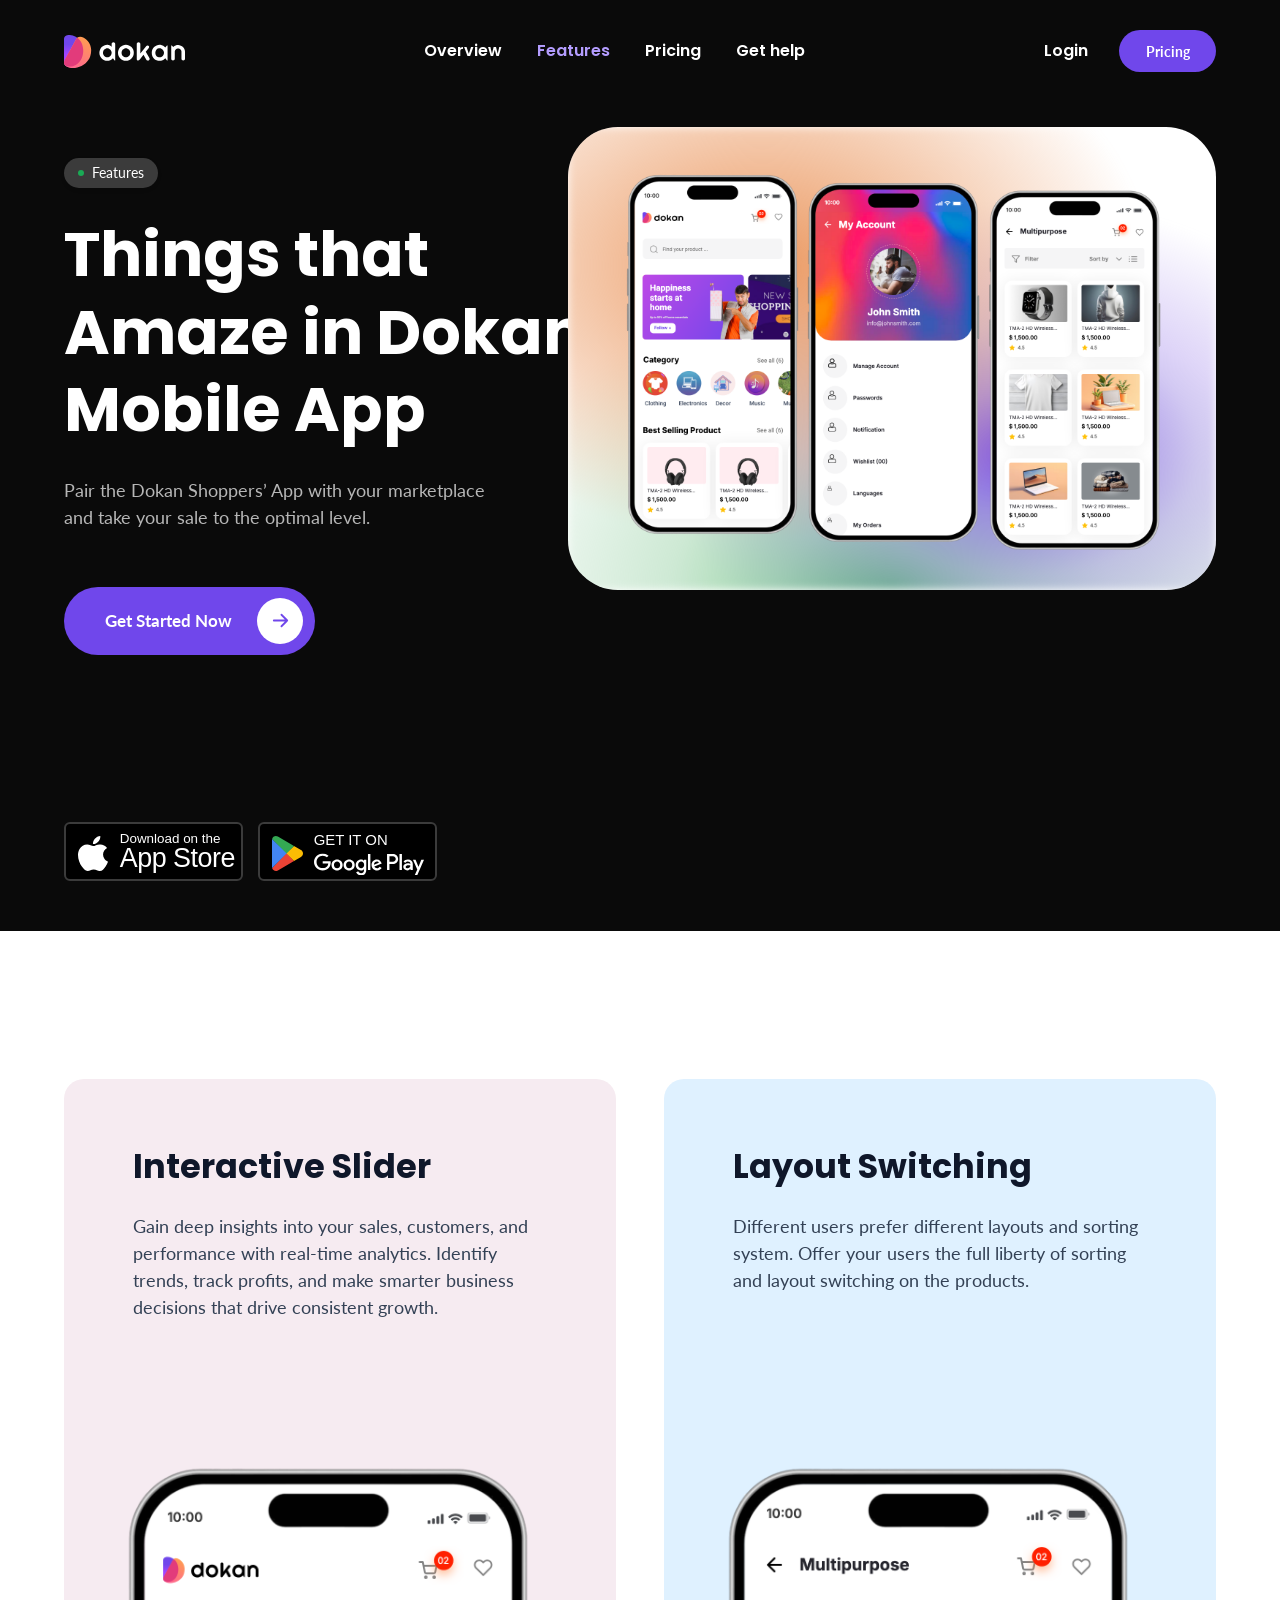
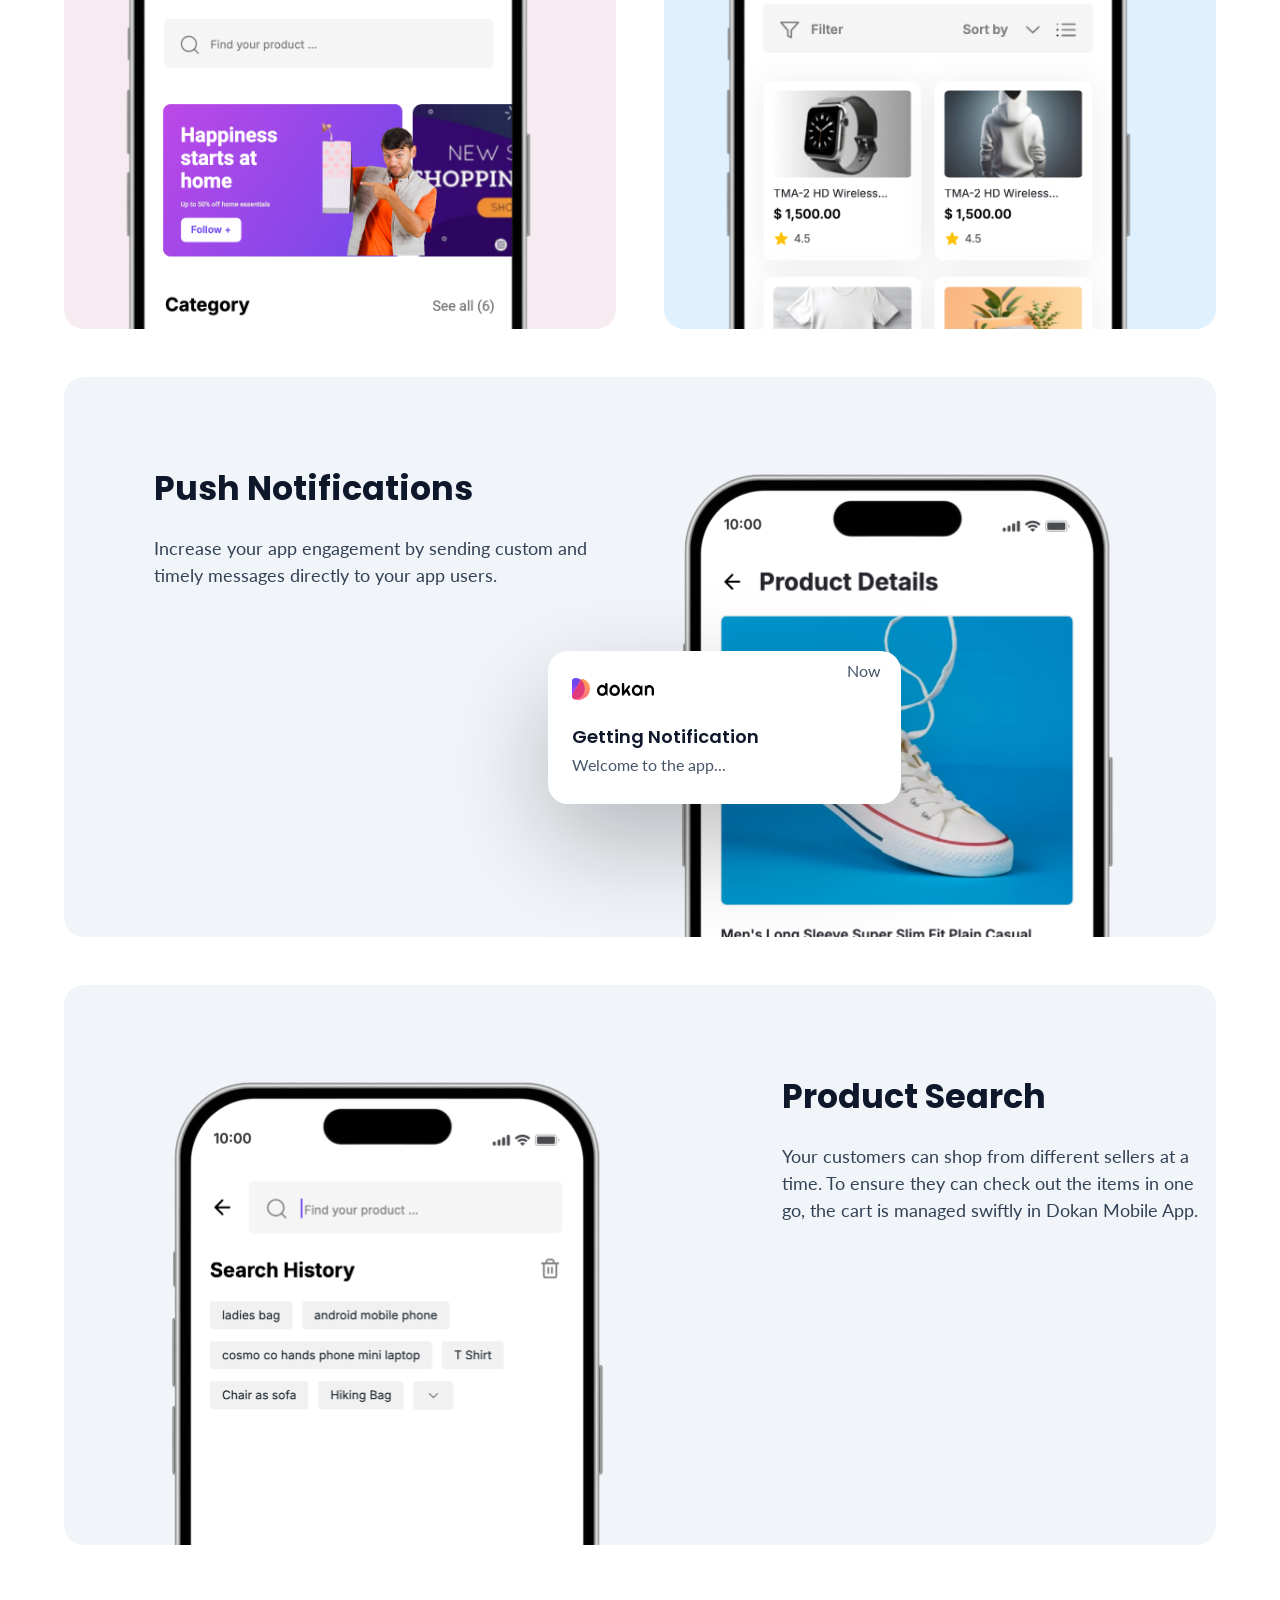
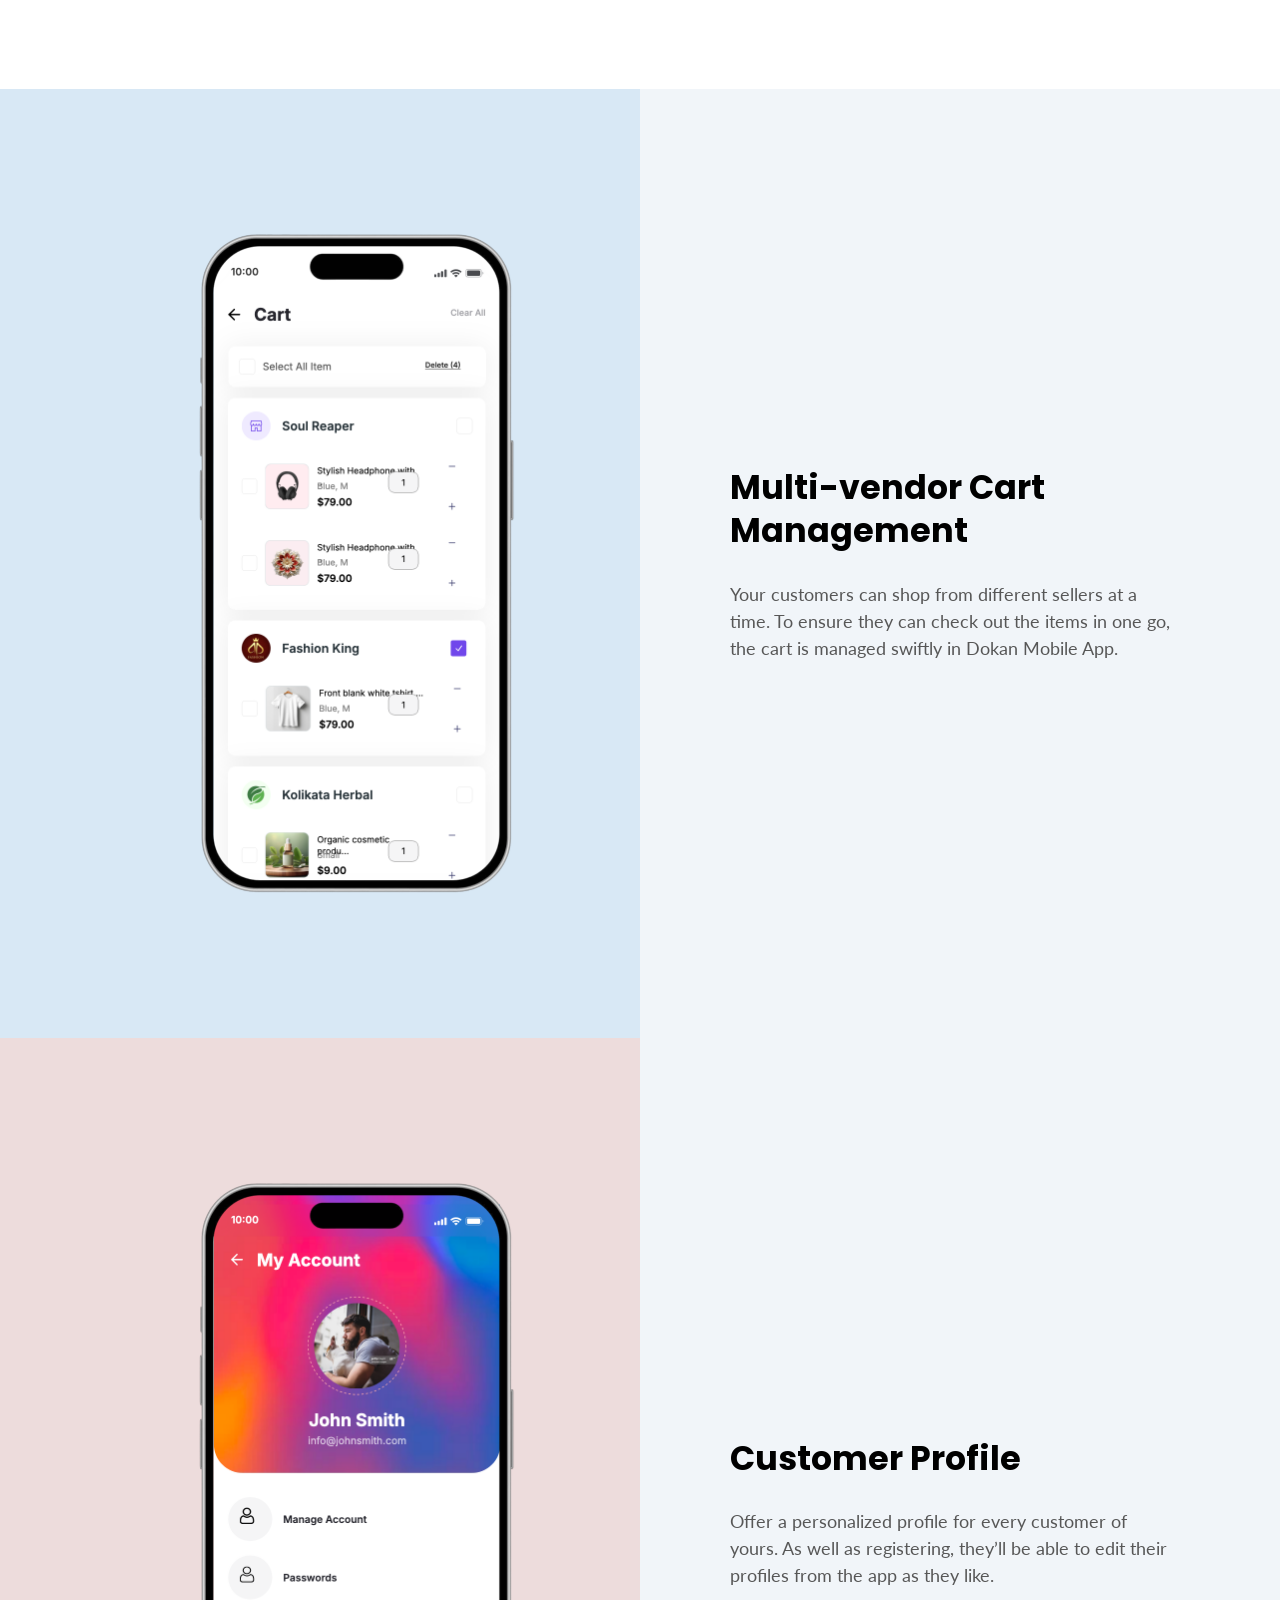
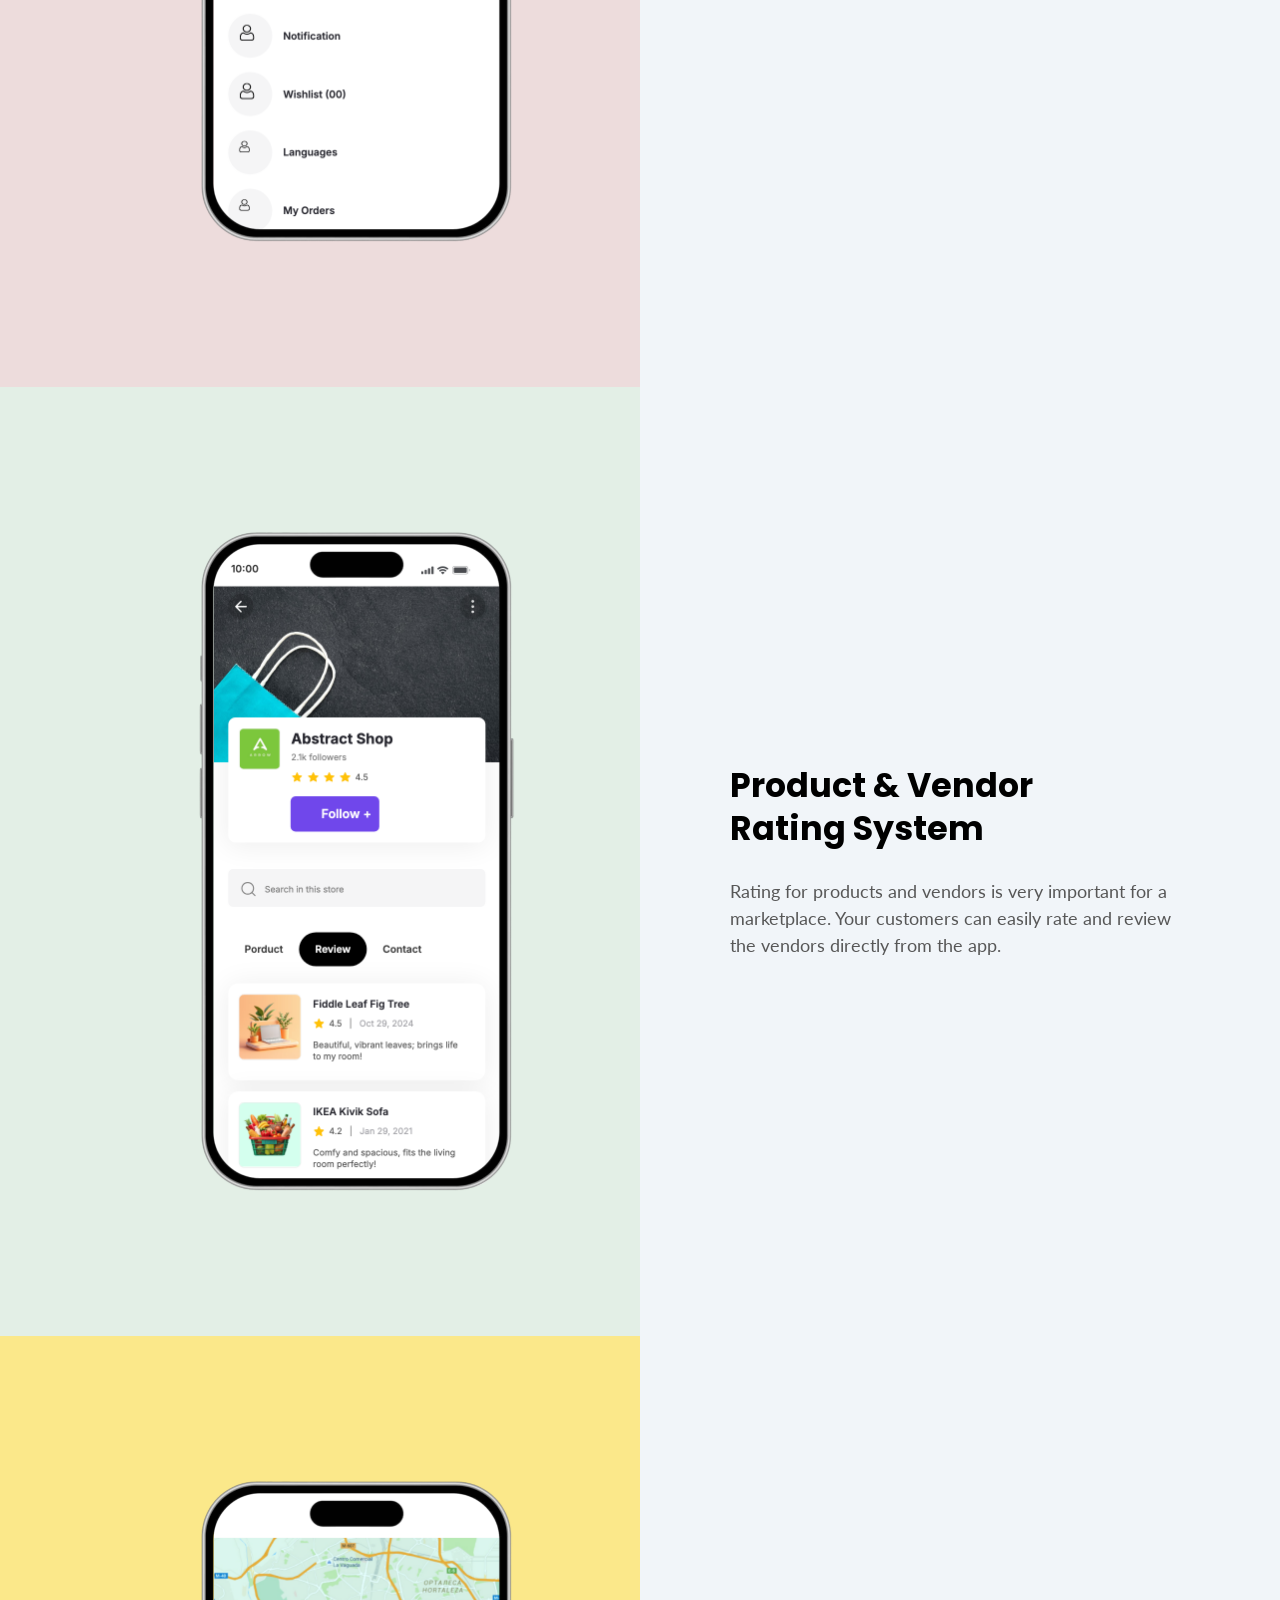
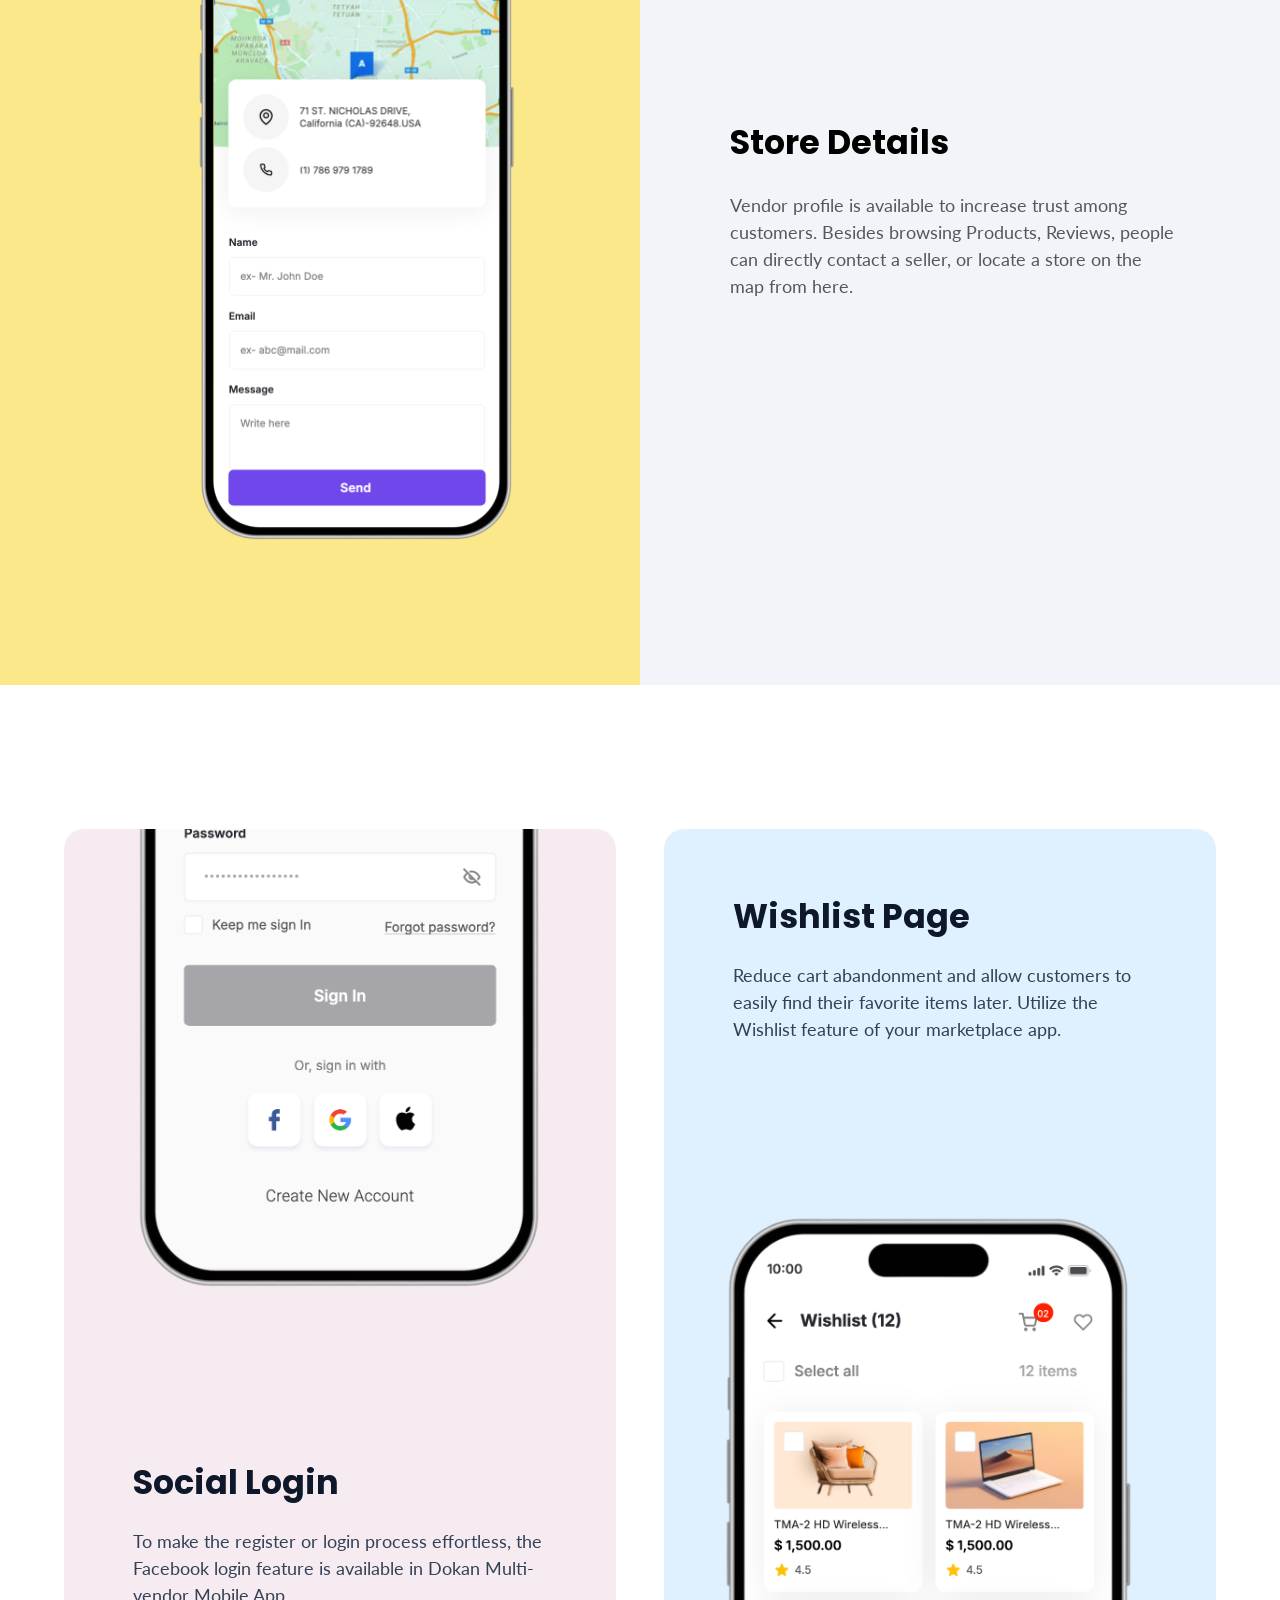
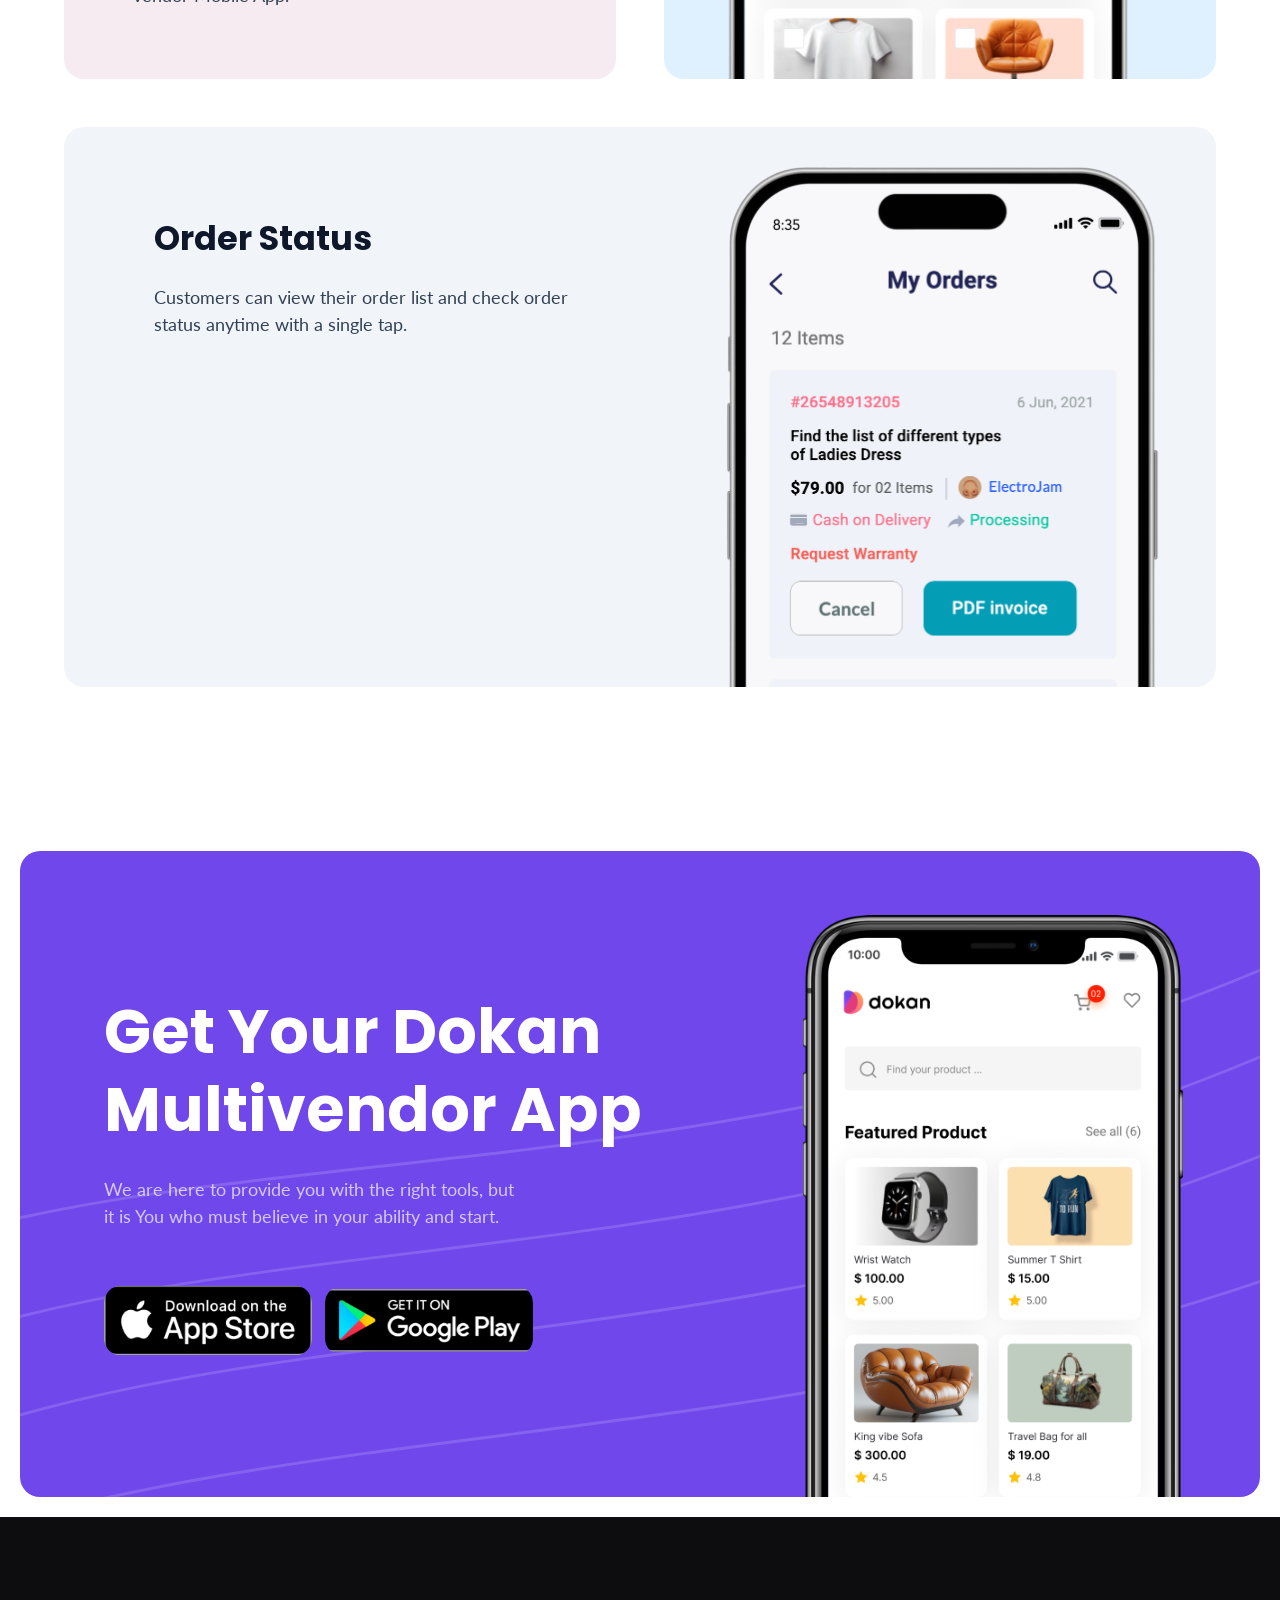
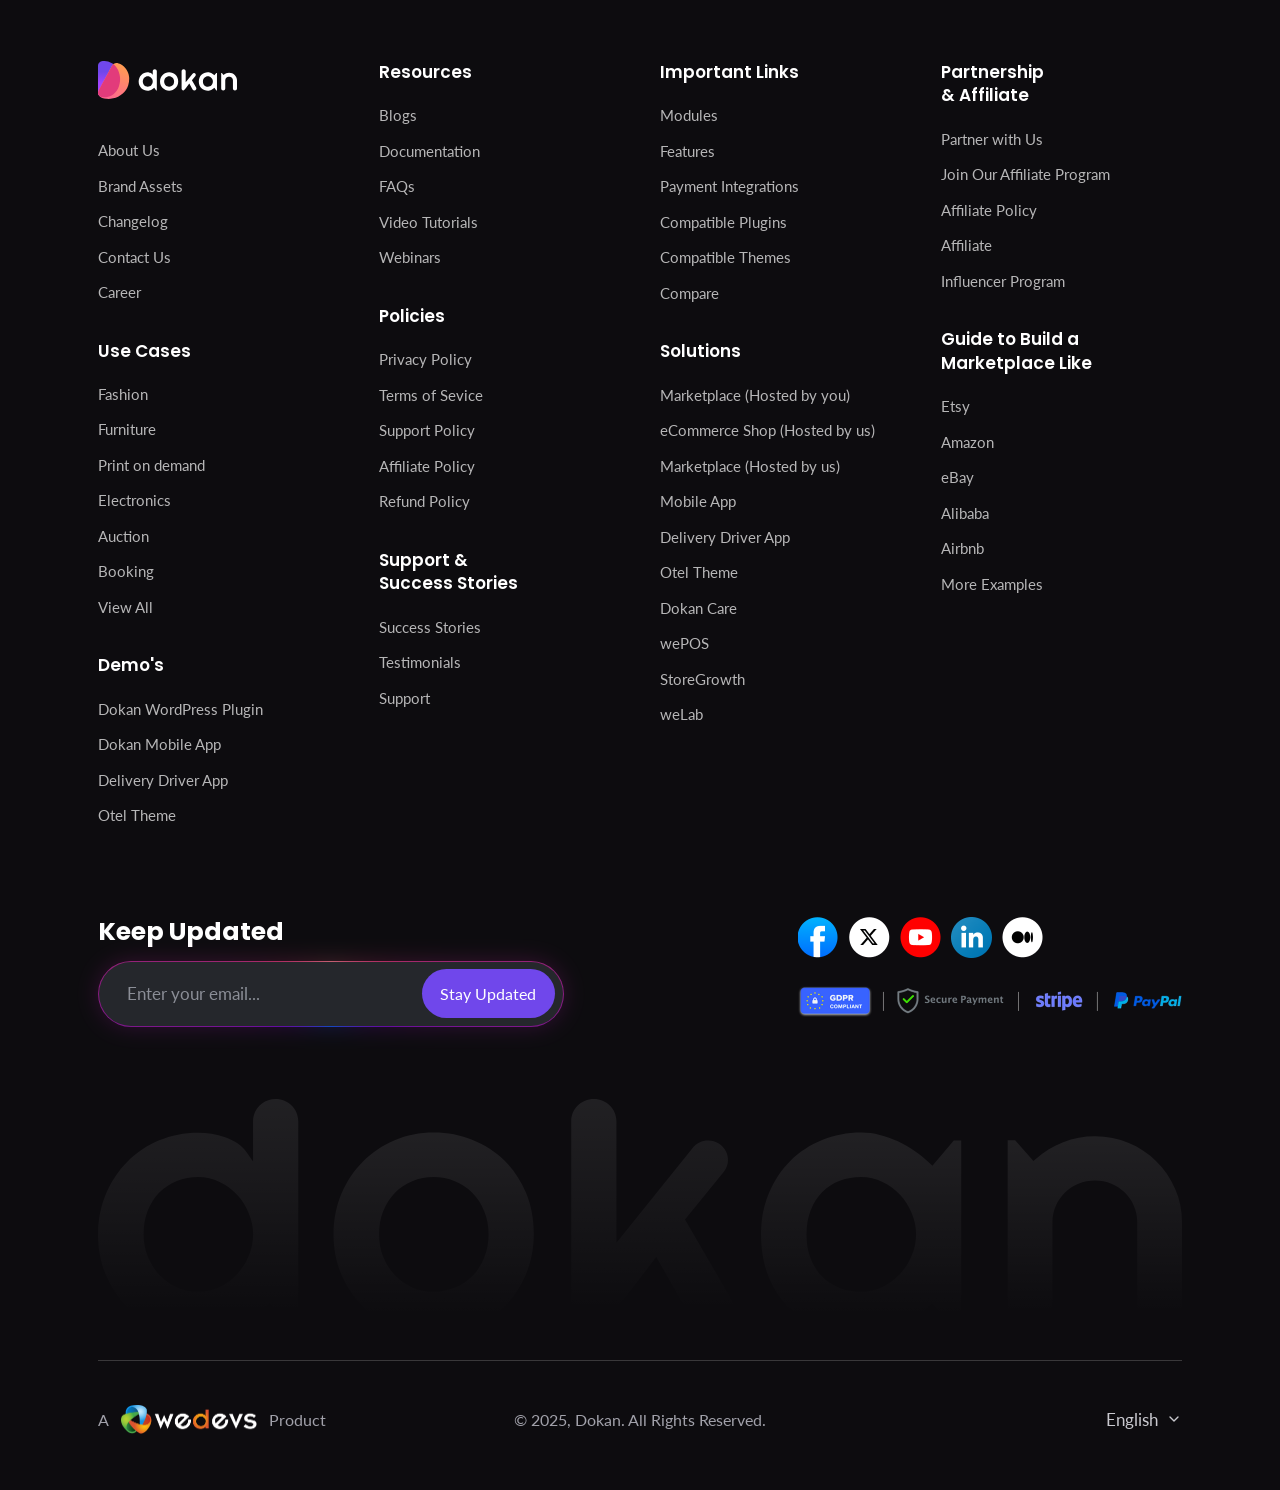
==== commit ac12f2fc: "Draggable screenshot carousel; versioned CSS/JS links - Home screenshots carousel follows the mouse/" ====
--- a/features.html
+++ b/features.html
@@ -7,13 +7,13 @@
   <link rel="preconnect" href="https://fonts.googleapis.com">
   <link rel="preconnect" href="https://fonts.gstatic.com" crossorigin>
   <link href="https://fonts.googleapis.com/css2?family=Lato:wght@400;700&family=Poppins:wght@500;600;700&display=swap" rel="stylesheet">
-  <link rel="stylesheet" href="dokan-ui.css">
-  <link rel="stylesheet" href="base.css">
-  <link rel="stylesheet" href="features.css">
-  <link rel="stylesheet" href="cta.css">
-  <link rel="stylesheet" href="footer.css">
-  <link rel="stylesheet" href="menu.css">
-  <link rel="stylesheet" href="app-nav.css">
+  <link rel="stylesheet" href="dokan-ui.css?v=2">
+  <link rel="stylesheet" href="base.css?v=2">
+  <link rel="stylesheet" href="features.css?v=2">
+  <link rel="stylesheet" href="cta.css?v=2">
+  <link rel="stylesheet" href="footer.css?v=2">
+  <link rel="stylesheet" href="menu.css?v=2">
+  <link rel="stylesheet" href="app-nav.css?v=2">
 </head>
 <body>
 <div class="page" style="--top-bg:#0a0a0a">
@@ -346,8 +346,8 @@
 </footer>
 
 </div>
-<script src="script.js"></script>
-<script src="menu.js"></script>
-<script src="dokan-ui.js" defer></script>
+<script src="script.js?v=2"></script>
+<script src="menu.js?v=2"></script>
+<script src="dokan-ui.js?v=2" defer></script>
 </body>
 </html>
--- a/base.css
+++ b/base.css
@@ -69,3 +69,6 @@
 .download__stores a { transition: transform .2s ease; }
 .download__stores a:hover { transform: translateY(-2px); }
 .download__stores img { border-radius: 17.213px; object-fit: cover; }
+
+/* Paragraph copy is 18px on every page (section intros, card descriptions, CTA text) */
+.dk-lead, .cta-shell .cta-text { font-size: 18px; }
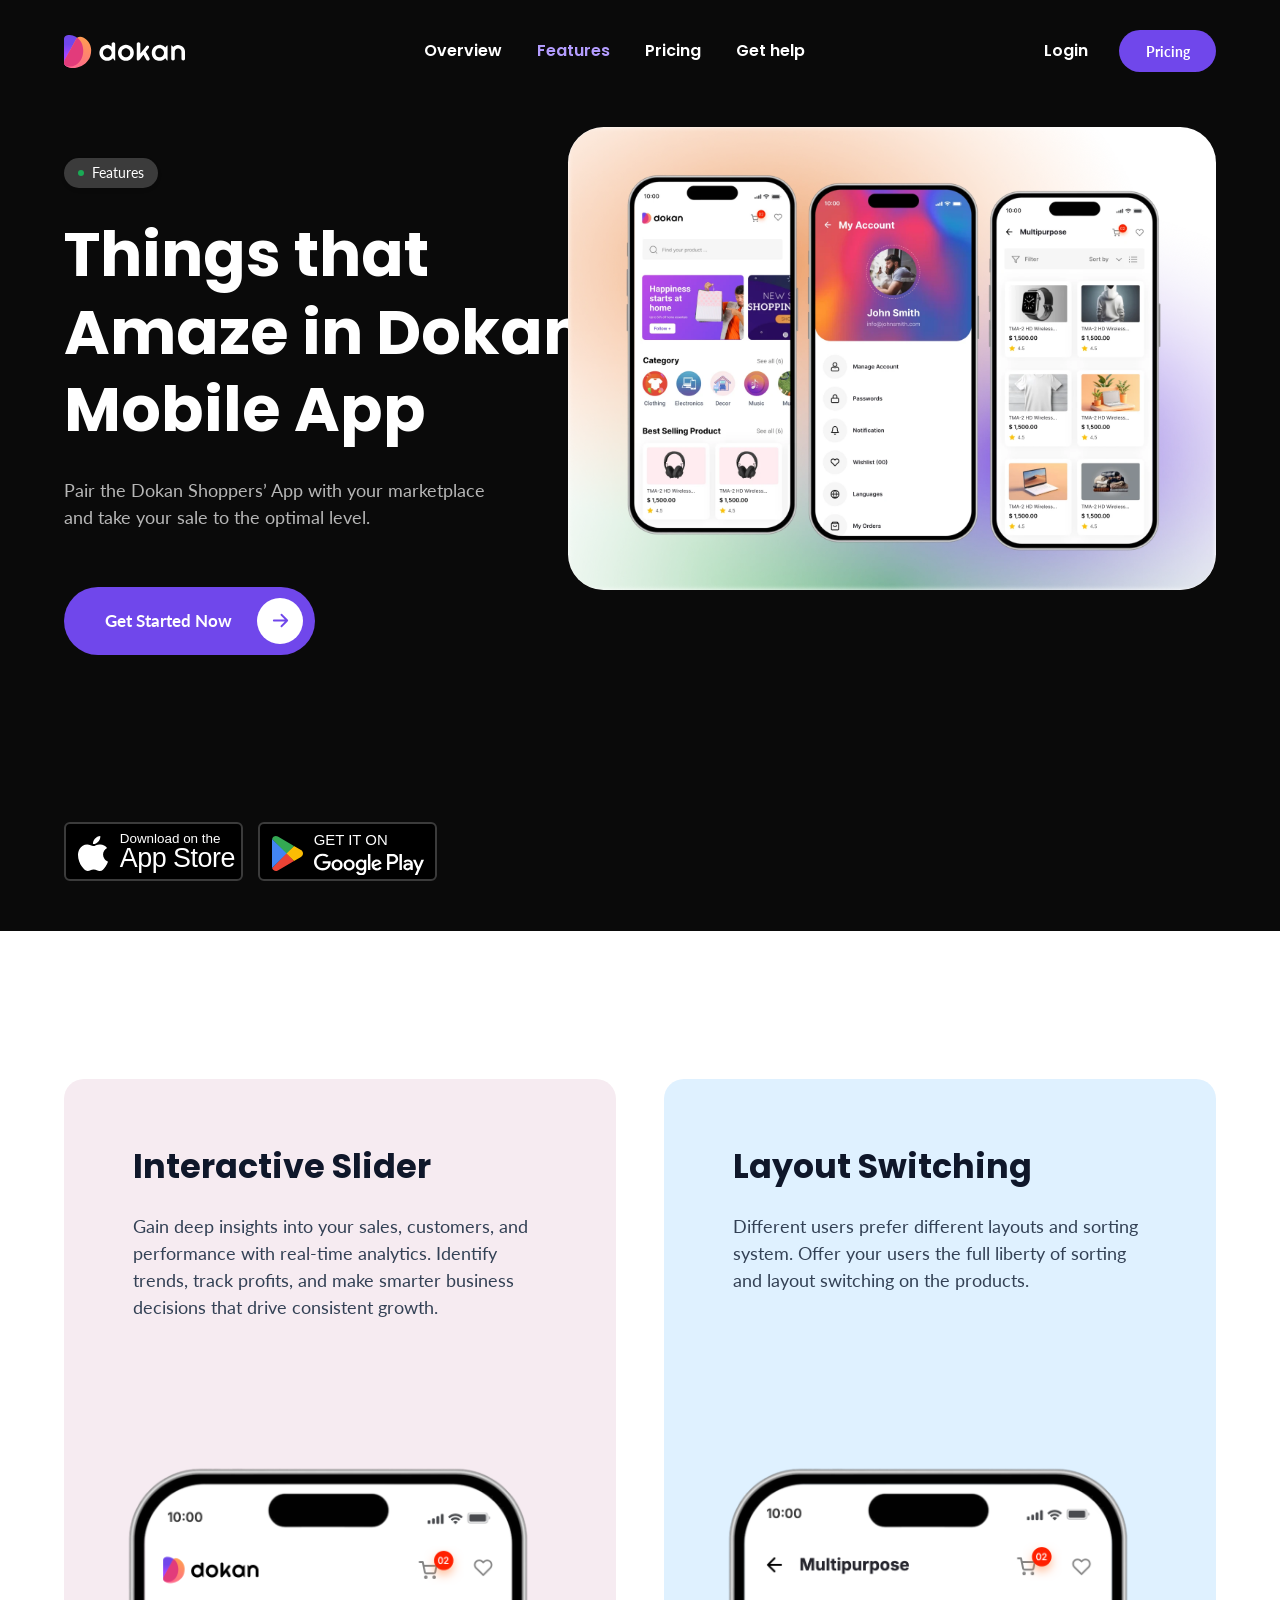
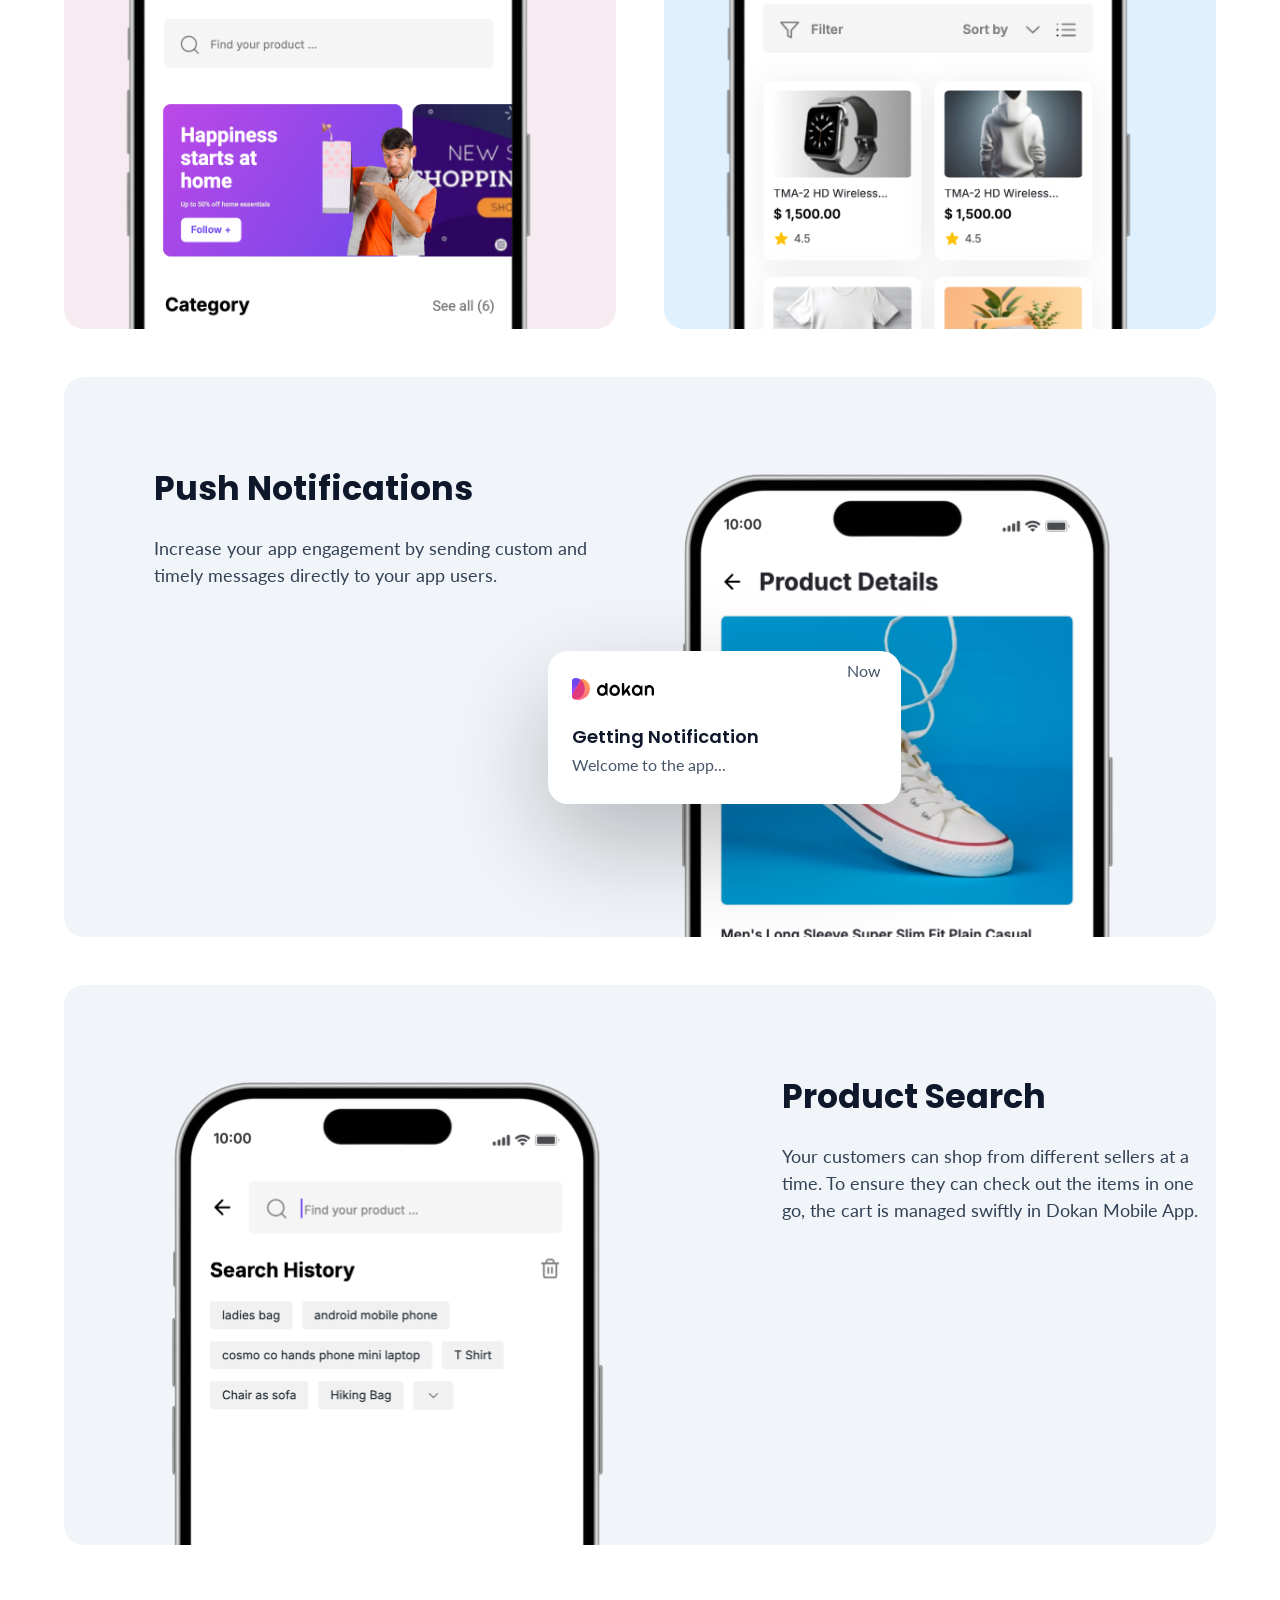
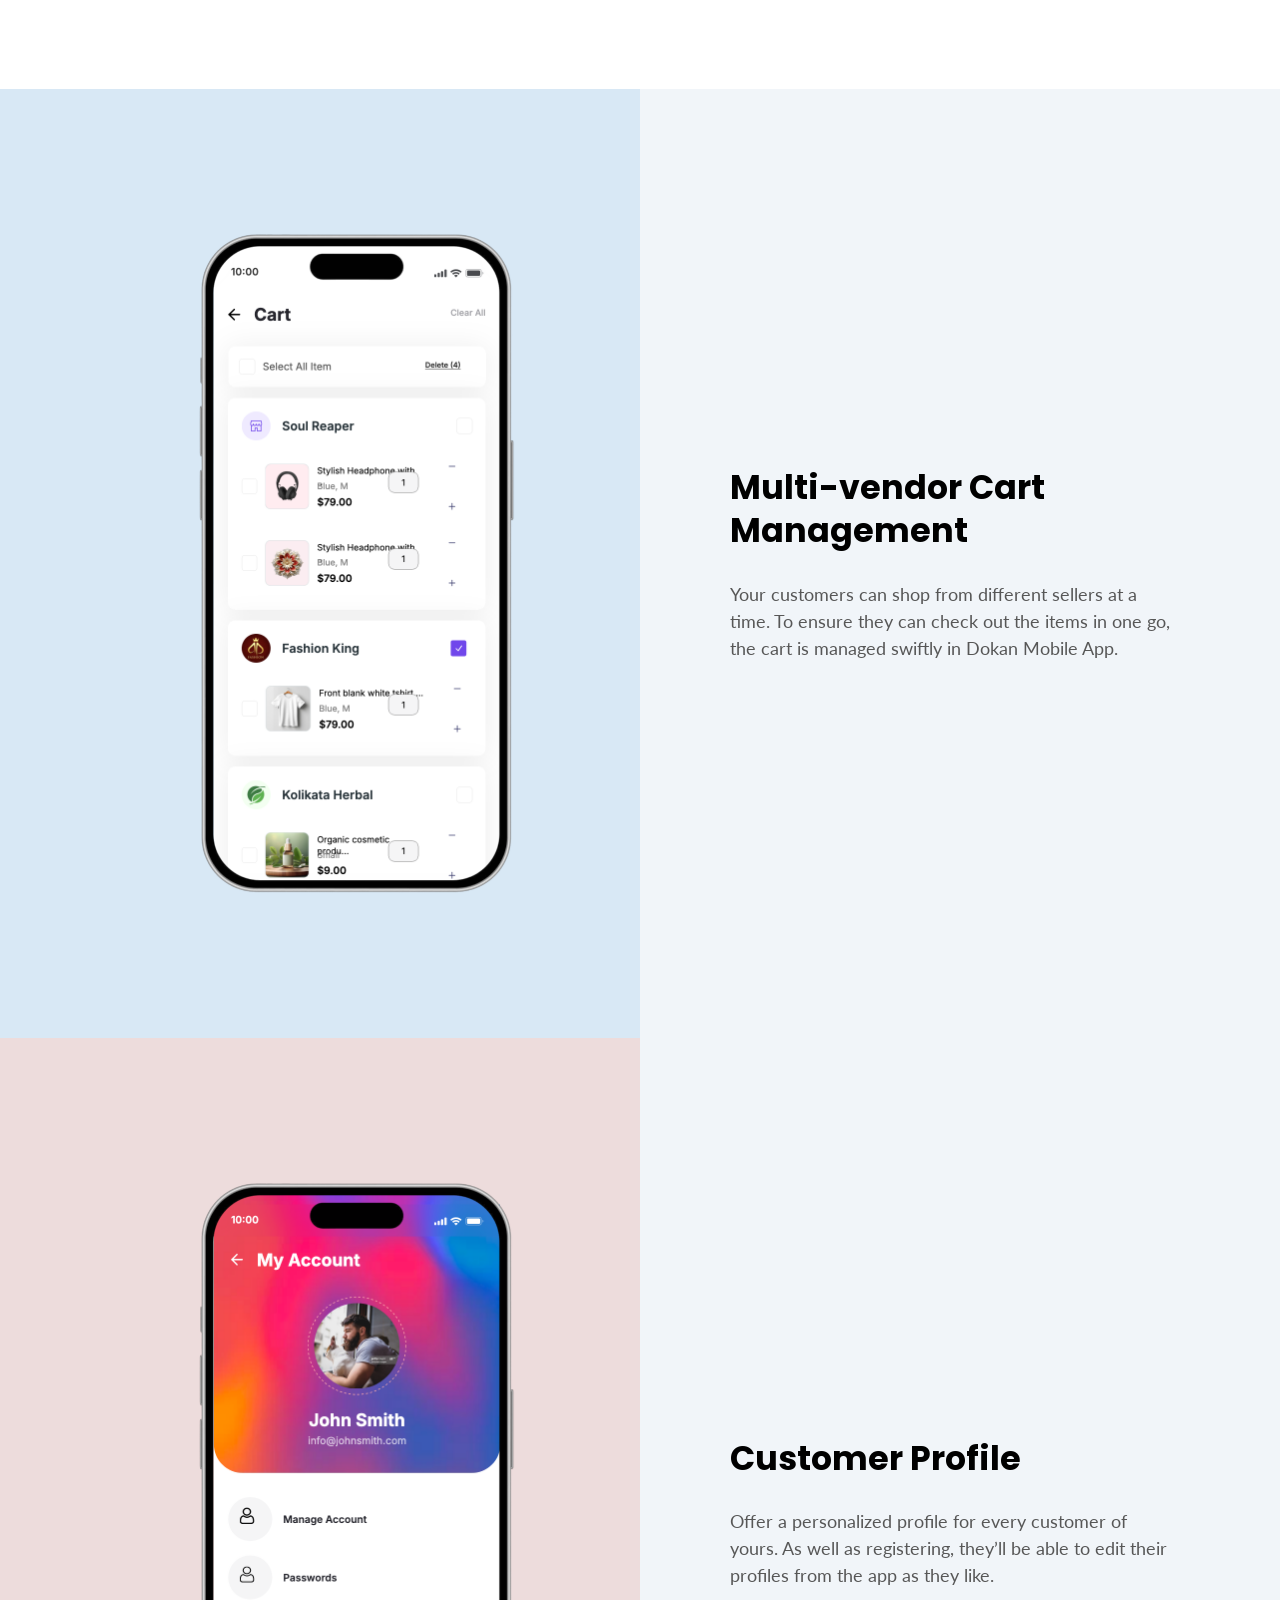
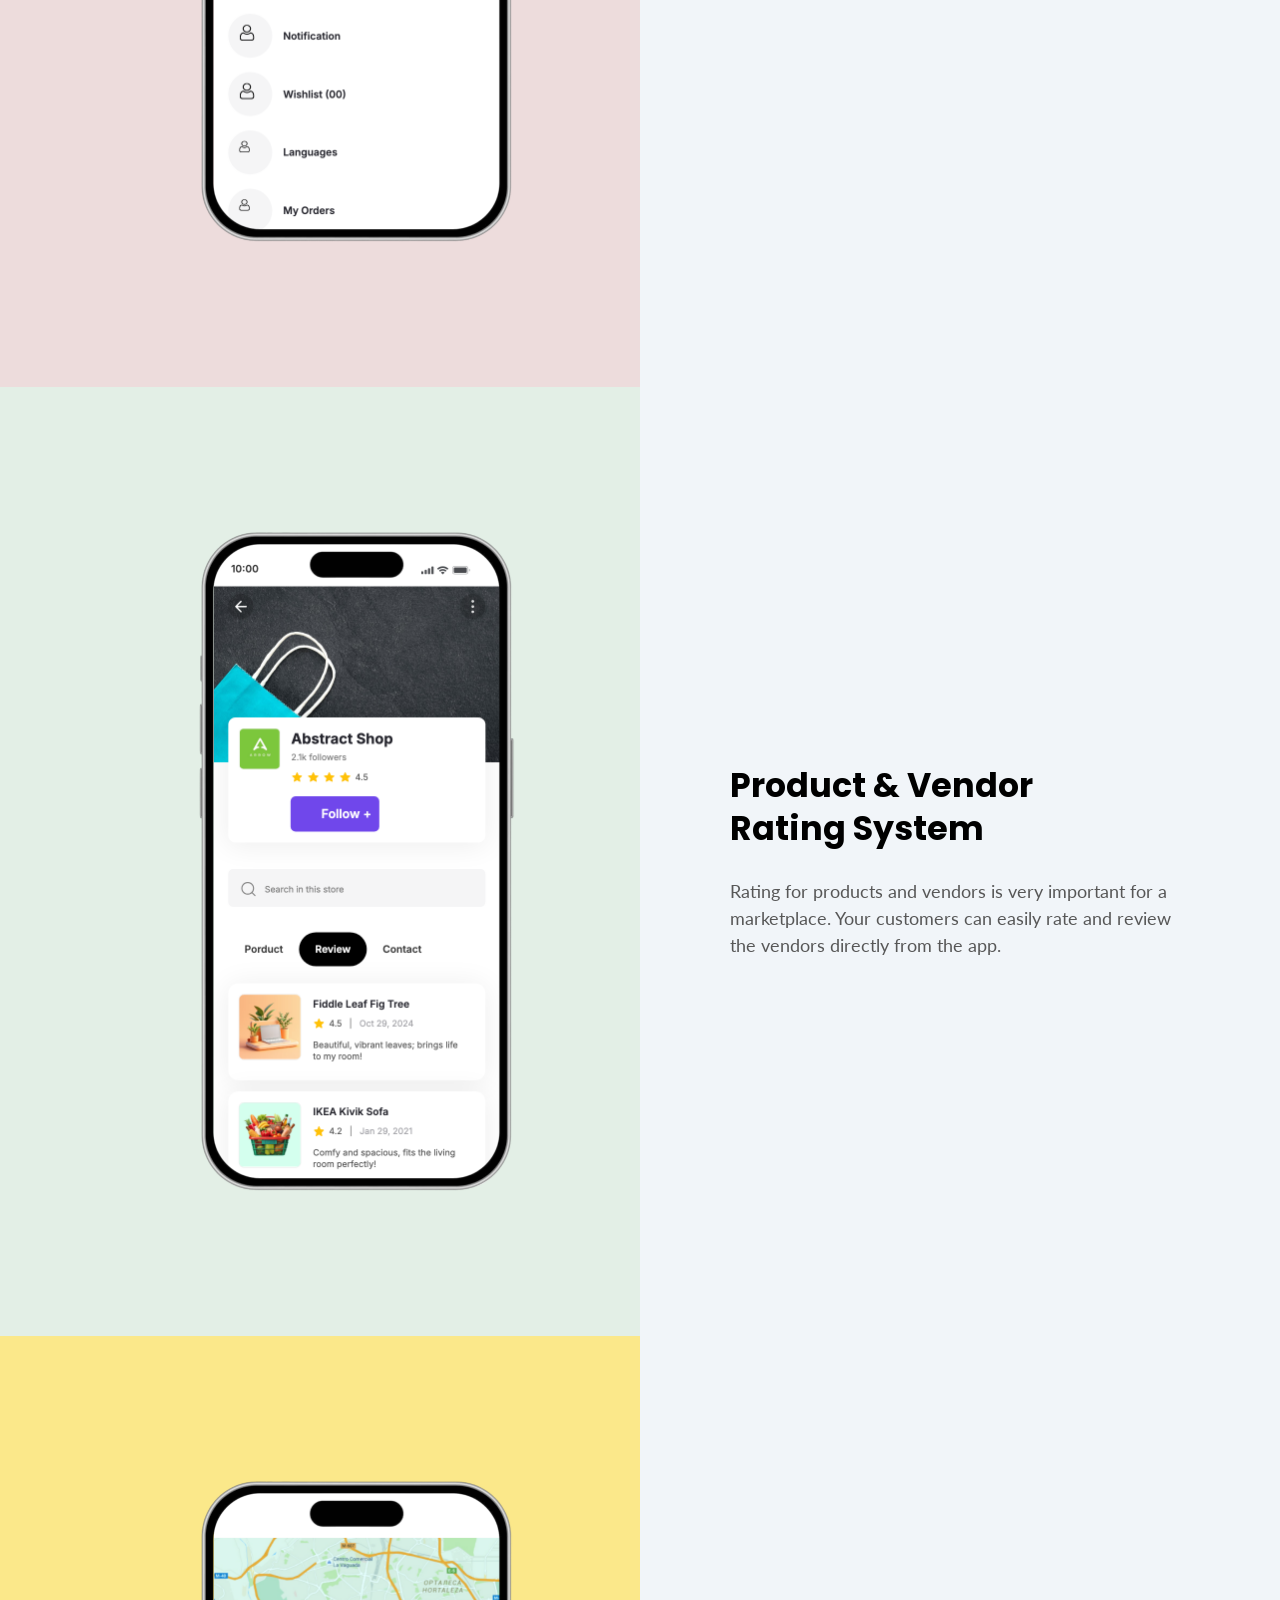
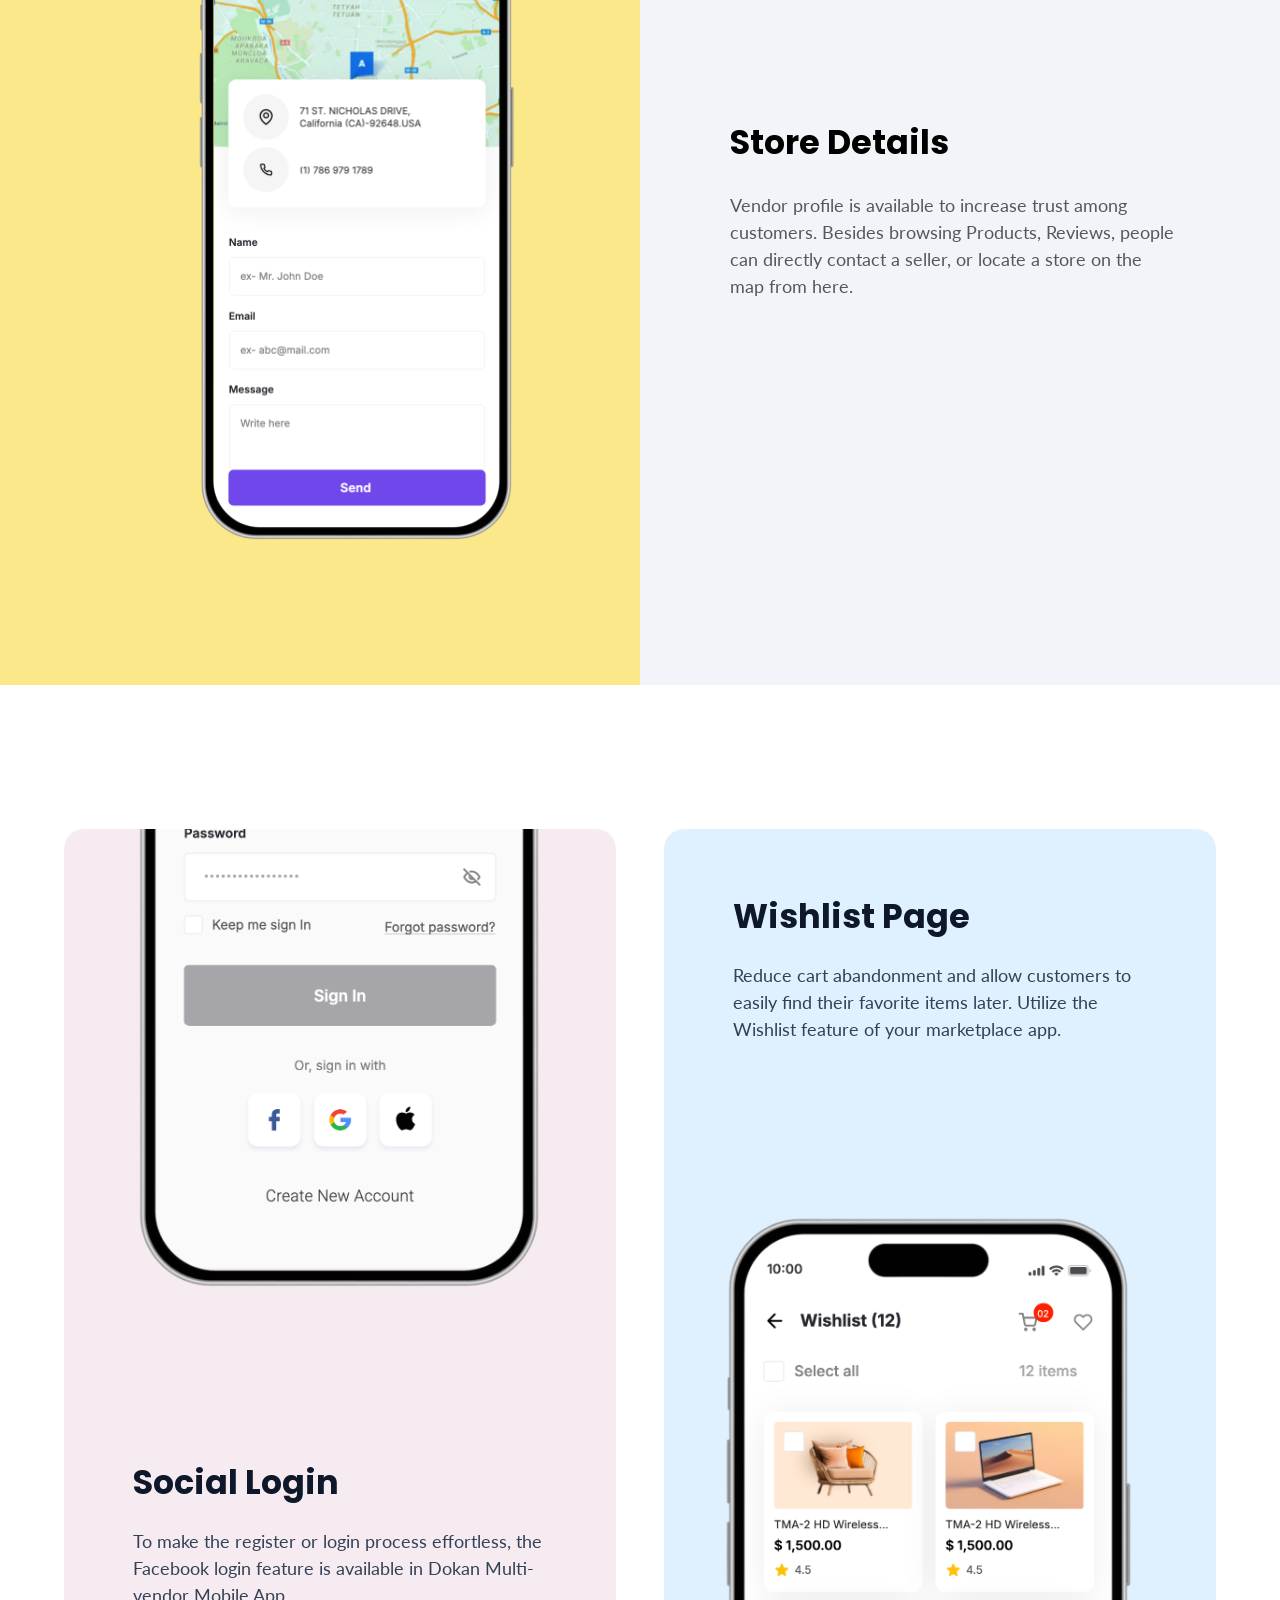
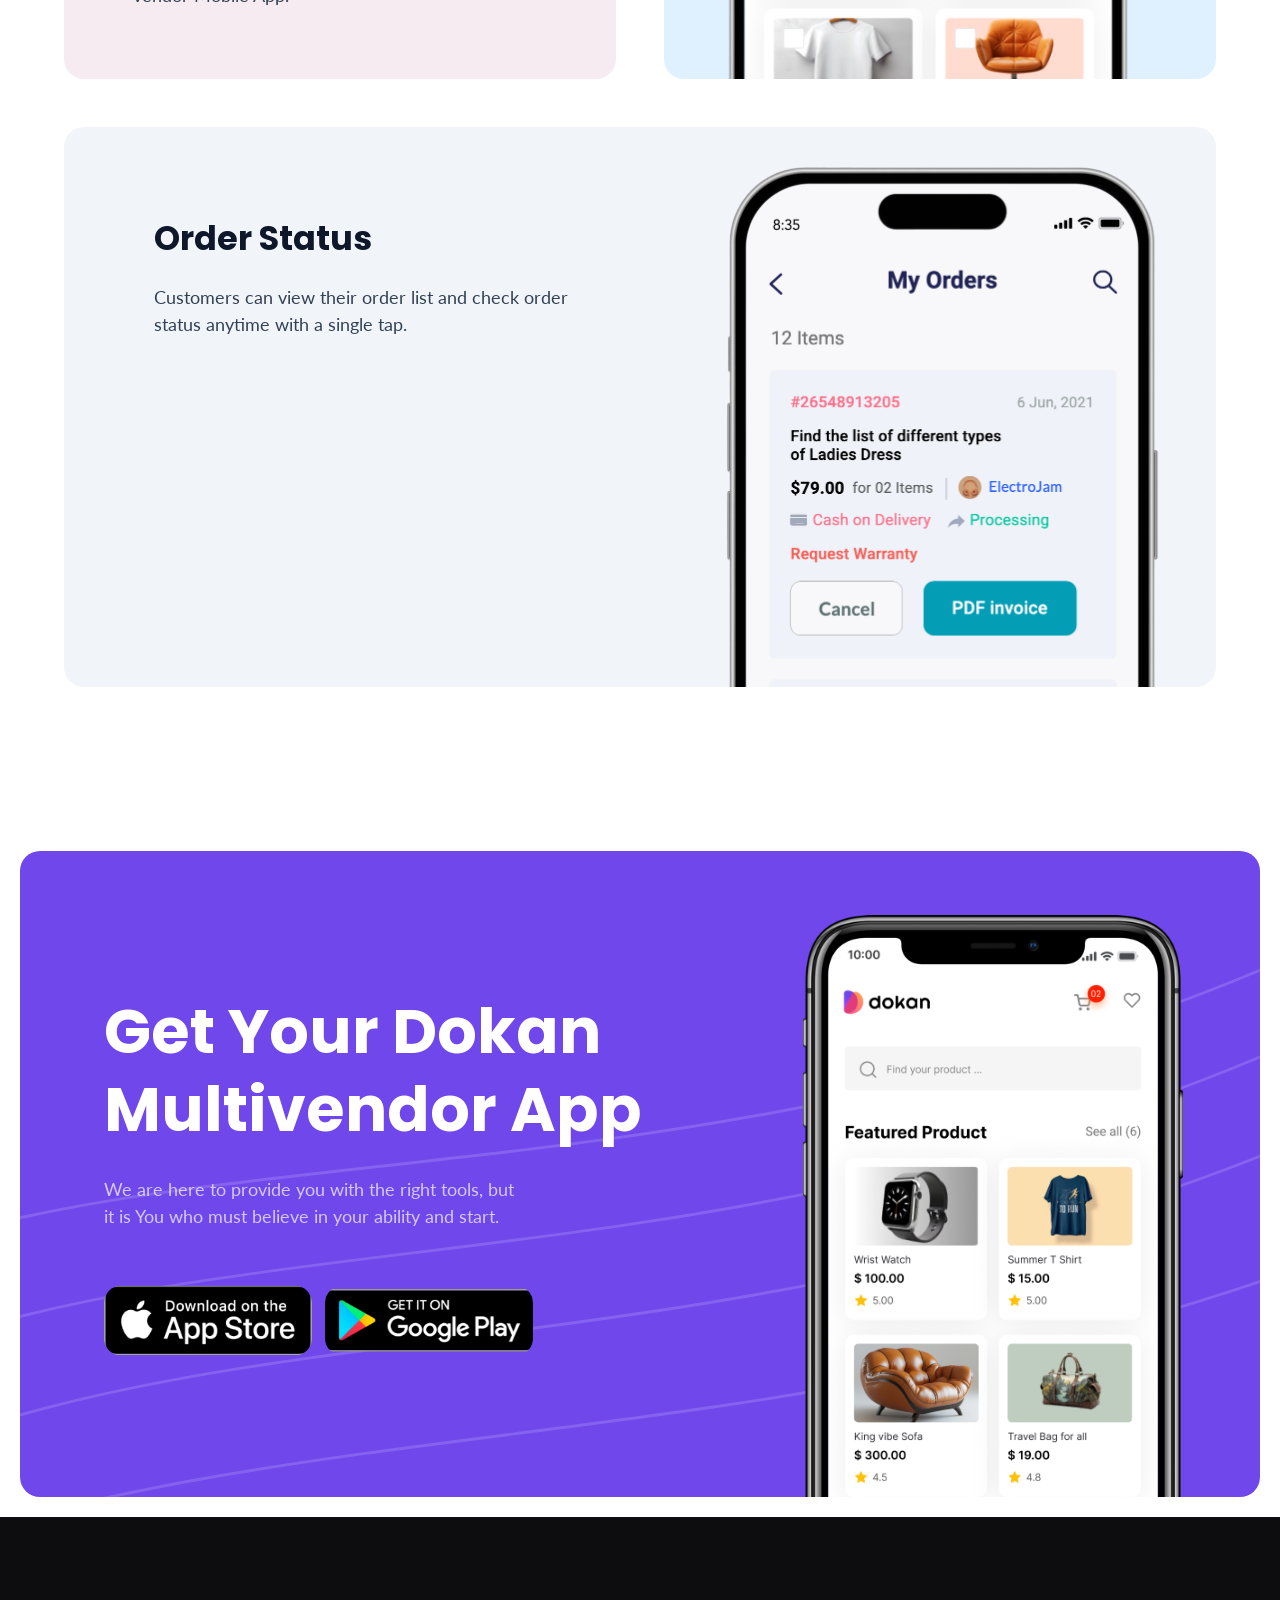
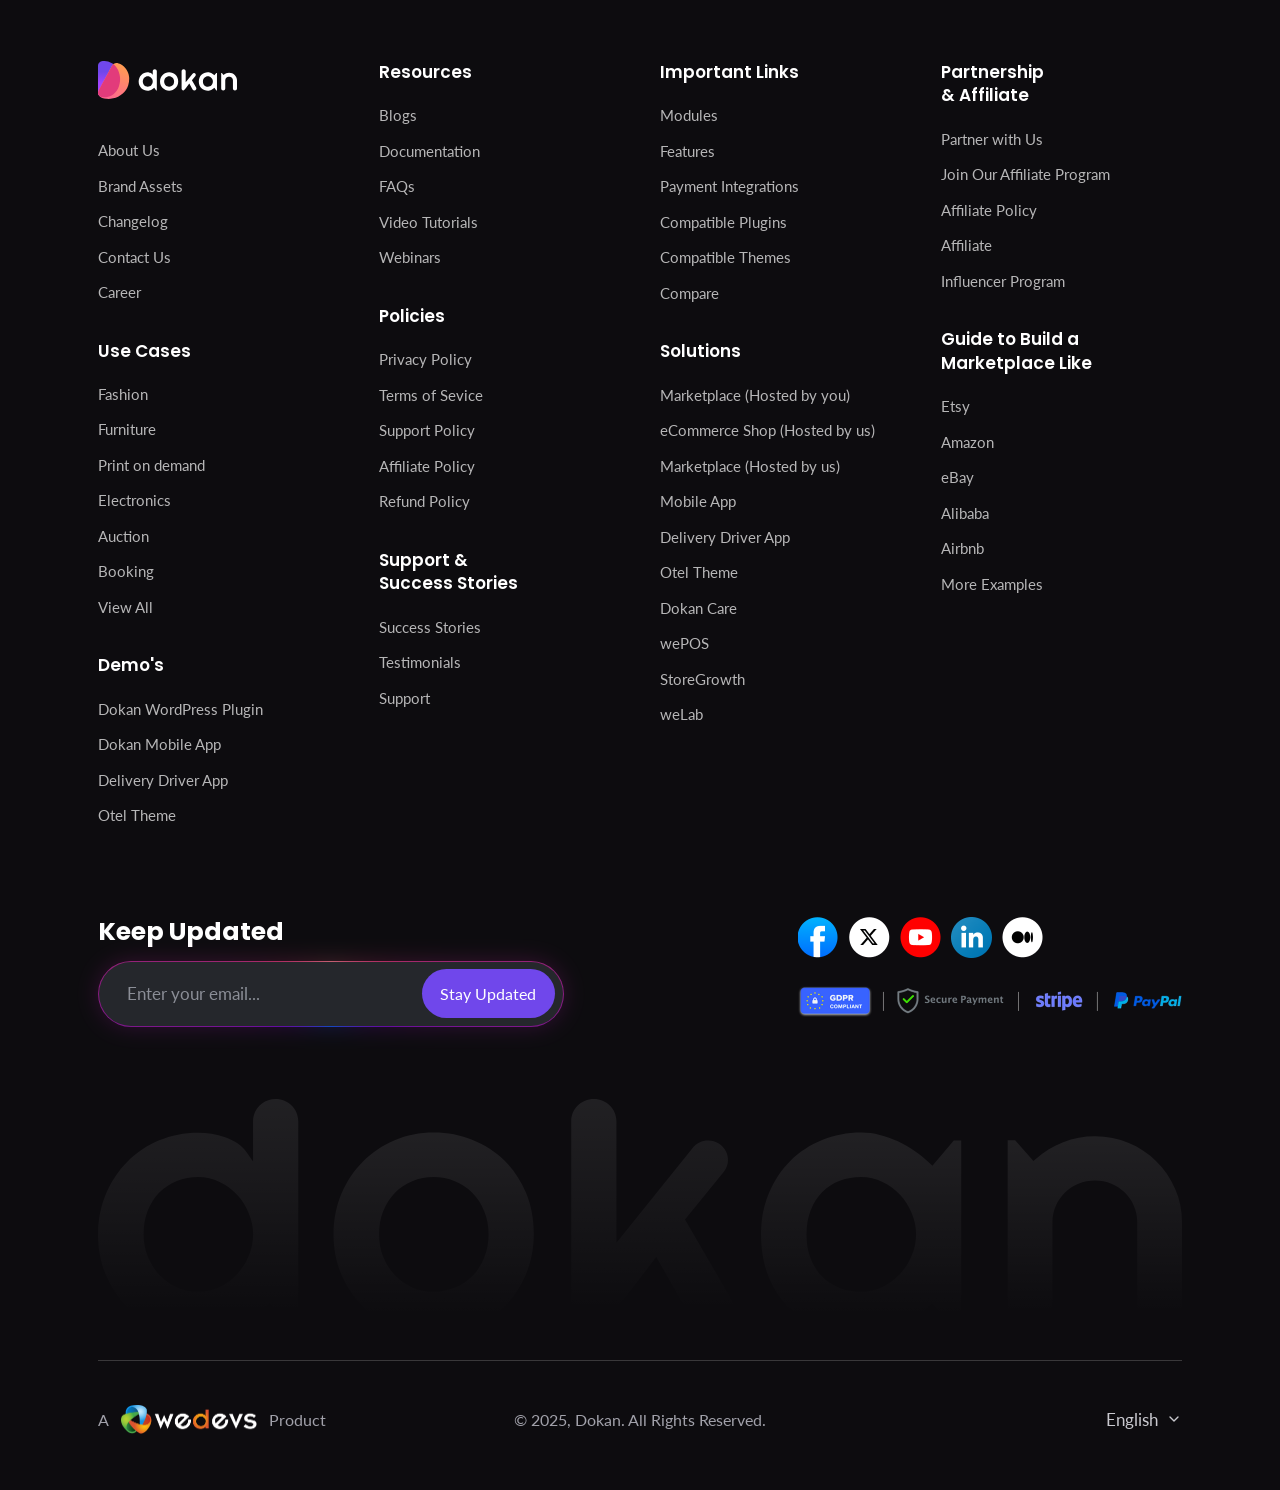
==== commit 3b8cab6d: "Features hero uses the supplied image; smaller checklist text - Features hero art is now the supplie" ====
--- a/features.html
+++ b/features.html
@@ -7,13 +7,13 @@
   <link rel="preconnect" href="https://fonts.googleapis.com">
   <link rel="preconnect" href="https://fonts.gstatic.com" crossorigin>
   <link href="https://fonts.googleapis.com/css2?family=Lato:wght@400;700&family=Poppins:wght@500;600;700&display=swap" rel="stylesheet">
-  <link rel="stylesheet" href="dokan-ui.css?v=2">
-  <link rel="stylesheet" href="base.css?v=2">
-  <link rel="stylesheet" href="features.css?v=2">
-  <link rel="stylesheet" href="cta.css?v=2">
-  <link rel="stylesheet" href="footer.css?v=2">
-  <link rel="stylesheet" href="menu.css?v=2">
-  <link rel="stylesheet" href="app-nav.css?v=2">
+  <link rel="stylesheet" href="dokan-ui.css?v=5">
+  <link rel="stylesheet" href="base.css?v=5">
+  <link rel="stylesheet" href="features.css?v=5">
+  <link rel="stylesheet" href="cta.css?v=5">
+  <link rel="stylesheet" href="footer.css?v=5">
+  <link rel="stylesheet" href="menu.css?v=5">
+  <link rel="stylesheet" href="app-nav.css?v=5">
 </head>
 <body>
 <div class="page" style="--top-bg:#0a0a0a">
@@ -68,7 +68,7 @@
           </div>
         </div>
         <div class="f-hero__art">
-          <img src="assets/ft-hero-phones.png" alt="Dokan customer app: home, account and product list screens" width="736" height="521">
+          <img src="assets/ft-hero.webp" alt="Dokan customer app: home, account and product list screens" width="886" height="633">
         </div>
       </div>
     </div>
@@ -346,8 +346,8 @@
 </footer>
 
 </div>
-<script src="script.js?v=2"></script>
-<script src="menu.js?v=2"></script>
-<script src="dokan-ui.js?v=2" defer></script>
+<script src="script.js?v=5"></script>
+<script src="menu.js?v=5"></script>
+<script src="dokan-ui.js?v=5" defer></script>
 </body>
 </html>
--- a/features.css
+++ b/features.css
@@ -44,18 +44,9 @@
 .store-btn__get { font: 400 14.92px/normal 'Product Sans', 'Google Sans', 'Inter', sans-serif; text-transform: uppercase; }
 .store-btn__gp { width: 110.441px; height: 22.387px; transform: scaleY(-1); }
 
-.f-hero__art {
-  position: relative; margin-top: -31px; aspect-ratio: 886 / 633; border-radius: 50px; overflow: hidden;
-  background: #fff;
-}
-.f-hero__art::before {
-  content: ""; position: absolute; inset: 0; filter: blur(4px);
-  background:
-    radial-gradient(99.5% 98.5% at 30% 30%, rgba(235, 152, 96, 1) 0, rgba(255, 212, 182, 0) 60%),
-    radial-gradient(99.5% 98.5% at 70% 70%, rgba(121, 78, 231, 1) 0, rgba(149, 115, 235, .75) 13.75%, rgba(176, 153, 238, .5) 27.5%, rgba(232, 227, 245, 0) 55%),
-    radial-gradient(112.8% 111.6% at 50% 100%, rgba(84, 182, 109, 1) 0, rgba(120, 197, 139, .75) 15%, rgba(156, 211, 169, .5) 30%, rgba(227, 239, 230, 0) 60%);
-}
-.f-hero__art img { position: absolute; left: 8.75%; top: 9.8%; width: 83.02%; height: auto; }
+/* Hero art: one image (gradient card + three phones, transparent rounded corners) */
+.f-hero__art { position: relative; margin-top: -31px; border-radius: 5.5% / 7.7%; overflow: hidden; background: #fff; }   /* the gradient is see-through: it sits on white */
+.f-hero__art img { display: block; width: 100%; height: auto; }
 
 /* ---------- Shared feature copy ---------- */
 .fcard__title, .frow__title { font-size: clamp(28px, 2.6vw, 42px); line-height: 1.3; }
@@ -137,7 +128,7 @@
   .f-hero__grid { grid-template-columns: minmax(0, 1fr); }
   .f-hero__title { white-space: normal; }
   .f-hero__stores { margin-top: 40px; }
-  .f-hero__art { width: 100%; max-width: 760px; margin: 56px auto 0; border-radius: clamp(24px, 5vw, 50px); }
+  .f-hero__art { width: 100%; max-width: 760px; margin: 56px auto 0; }
 
   .f-bento { padding-top: 96px; }
   .f-bento + .frow { margin-top: 96px; }
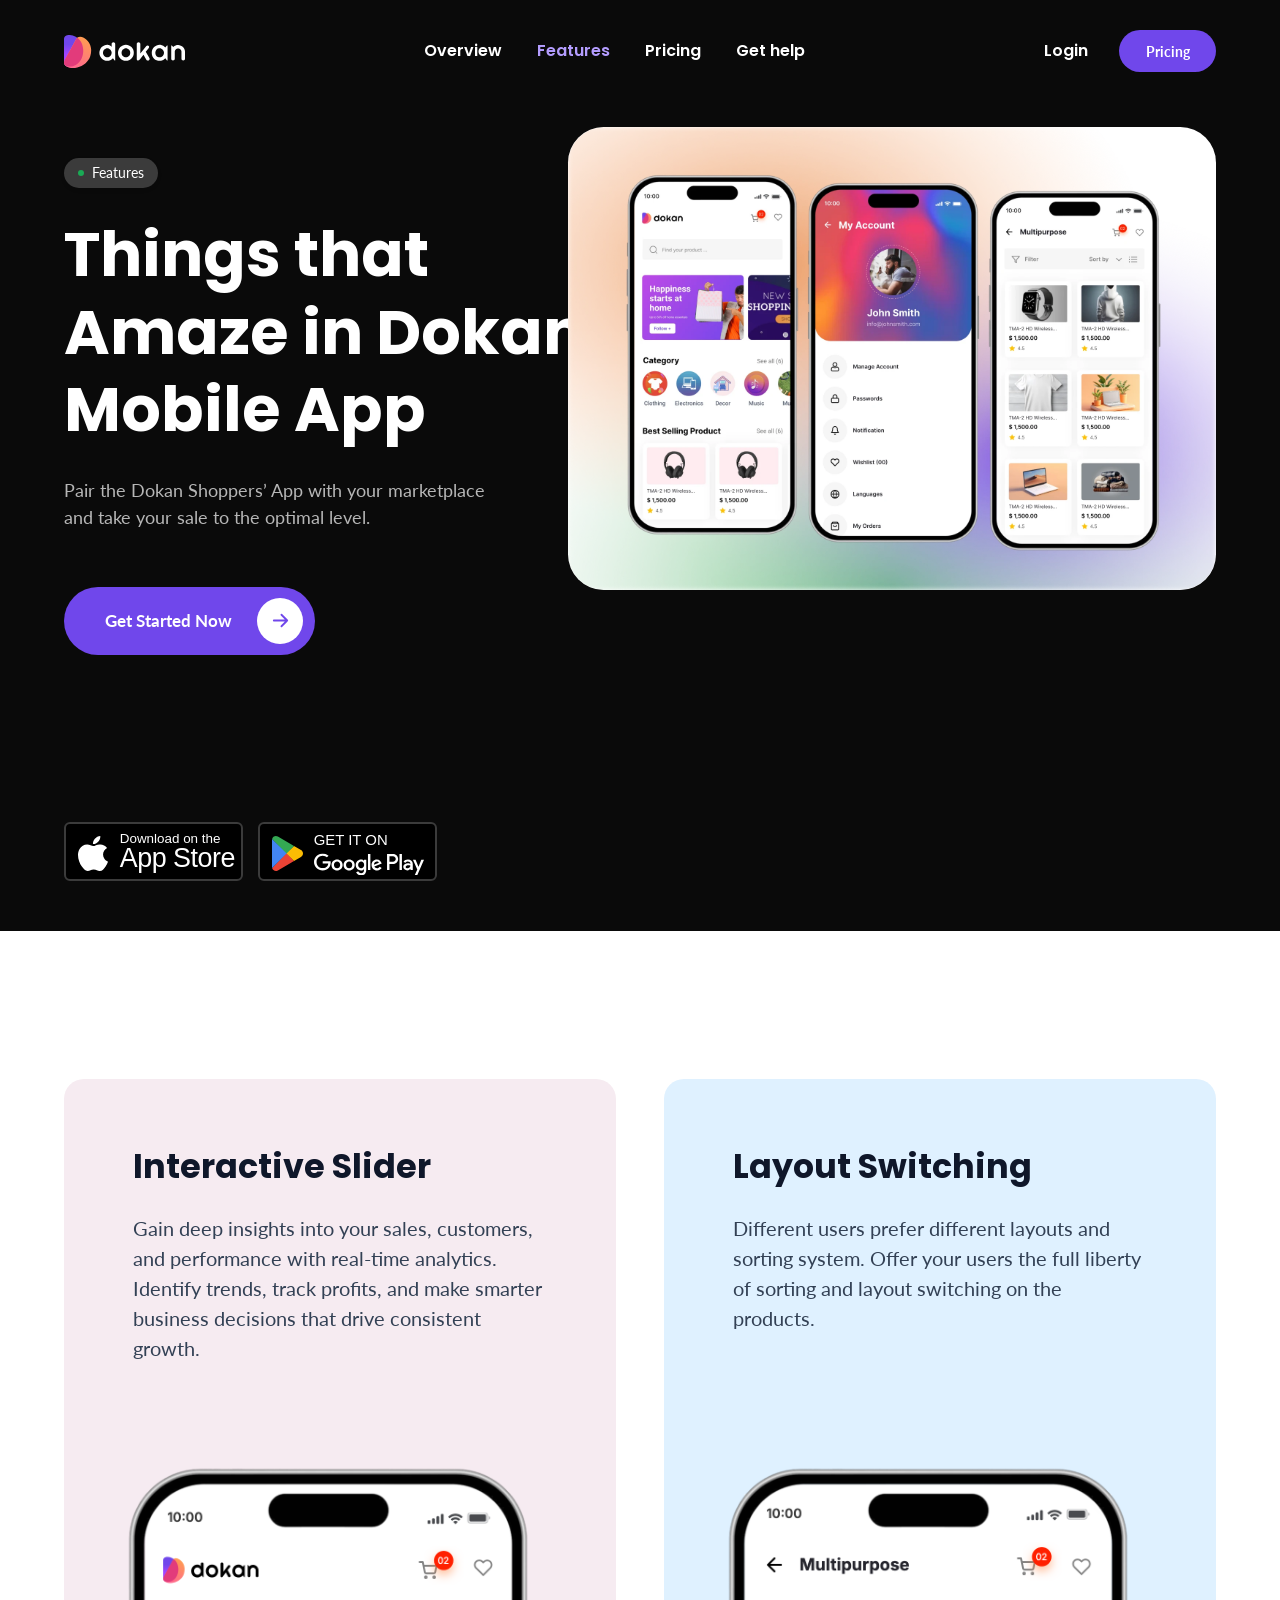
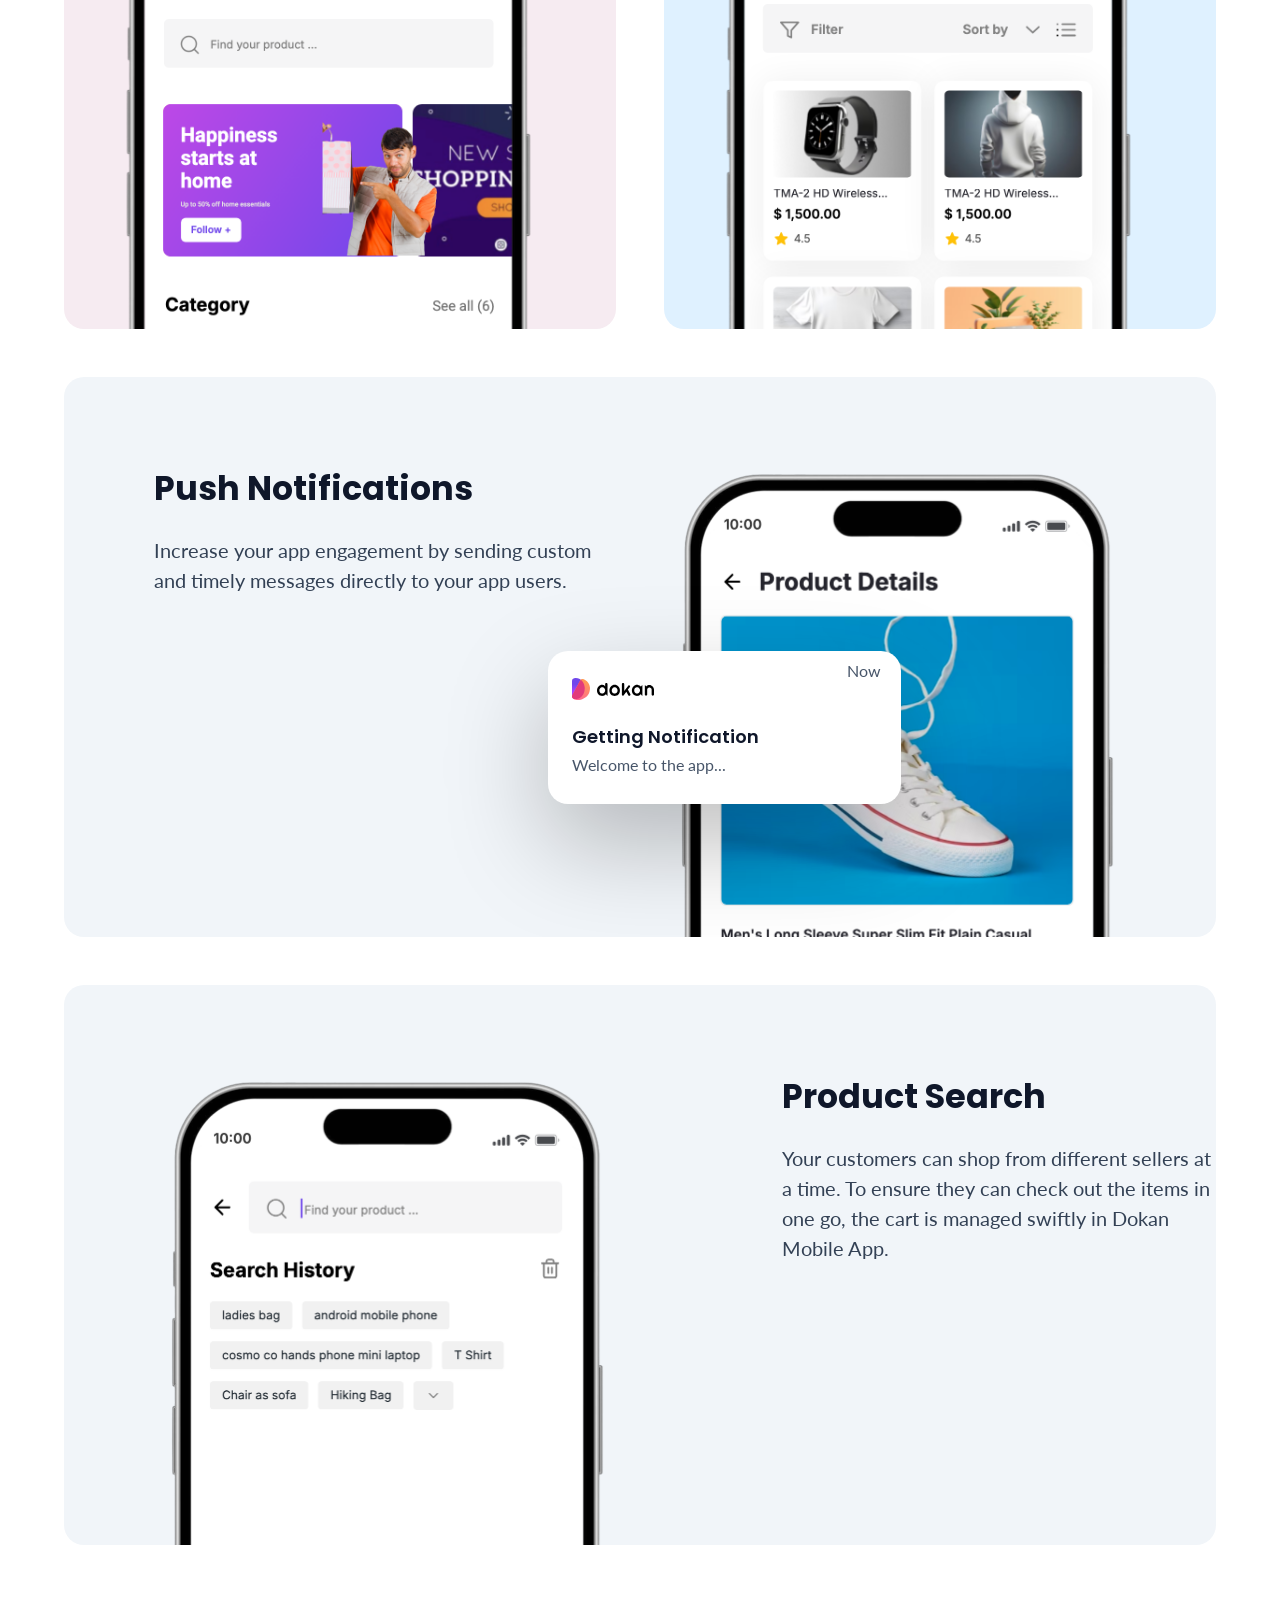
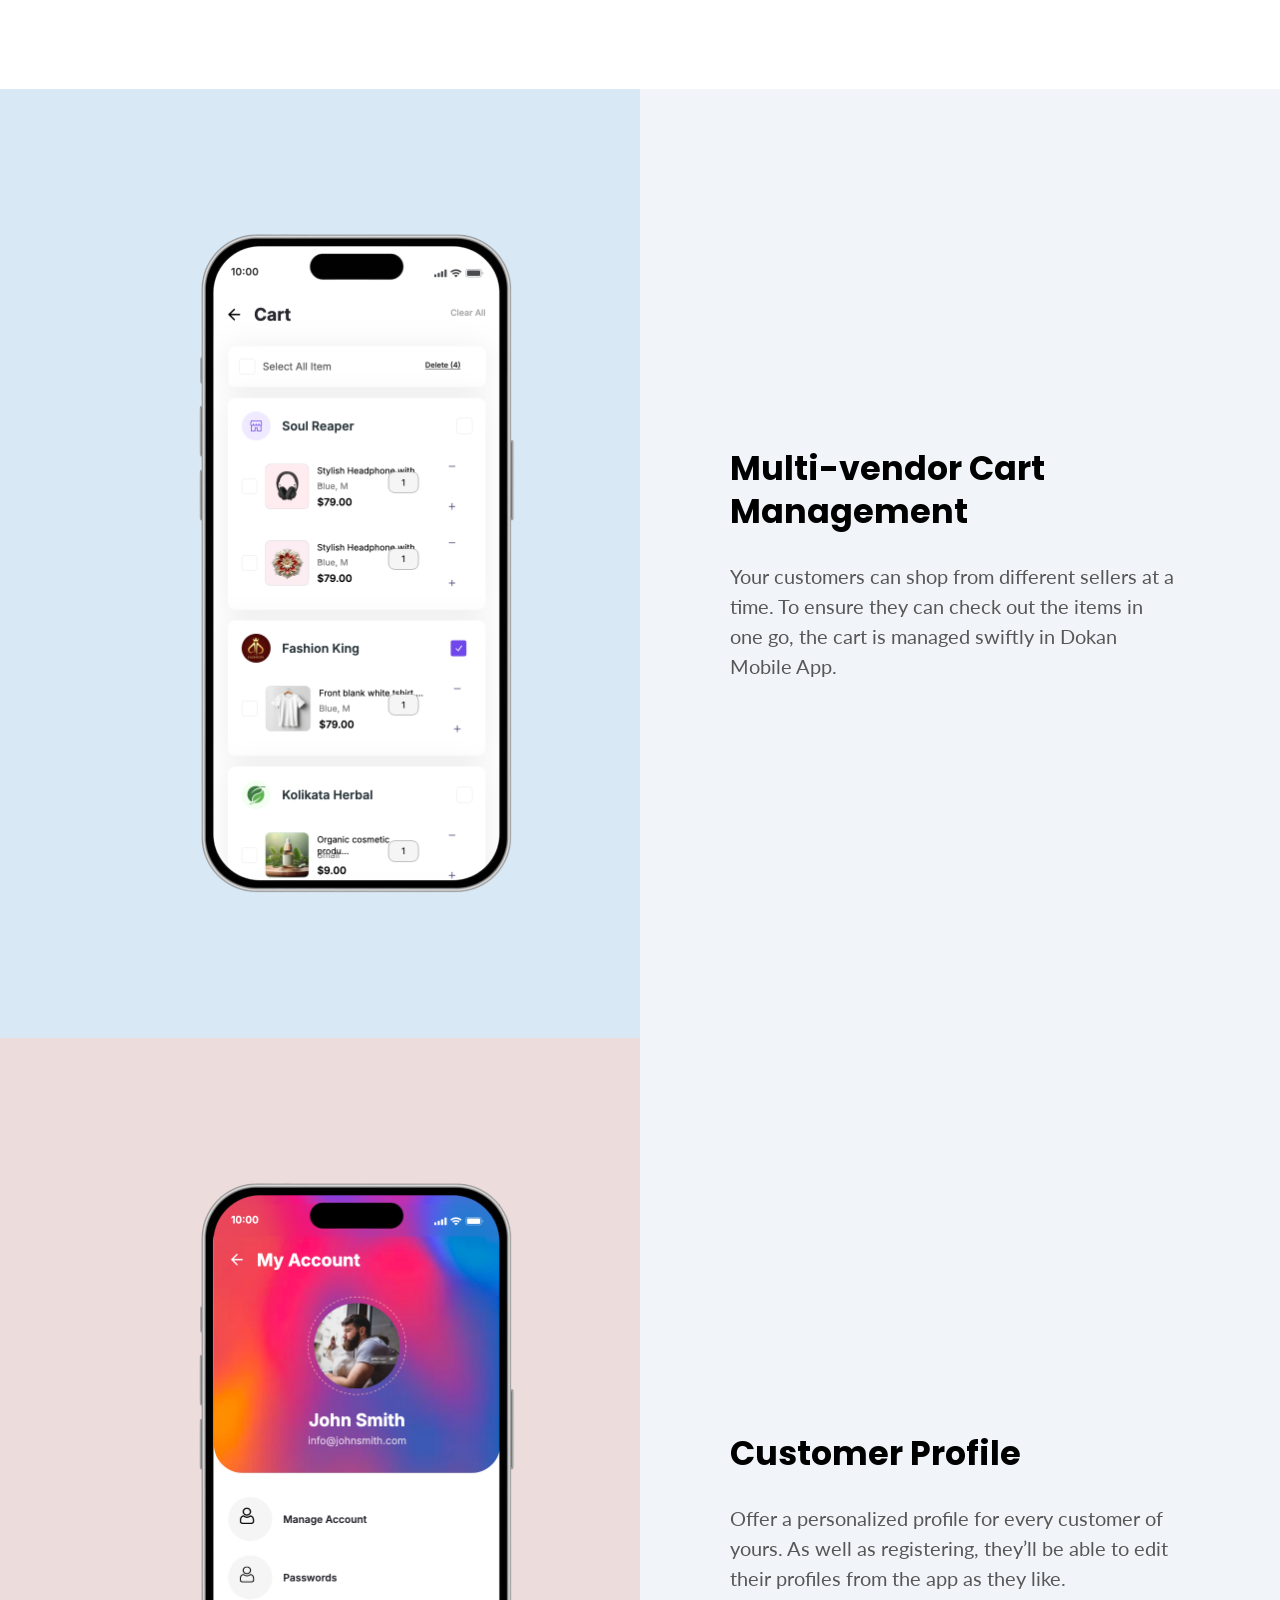
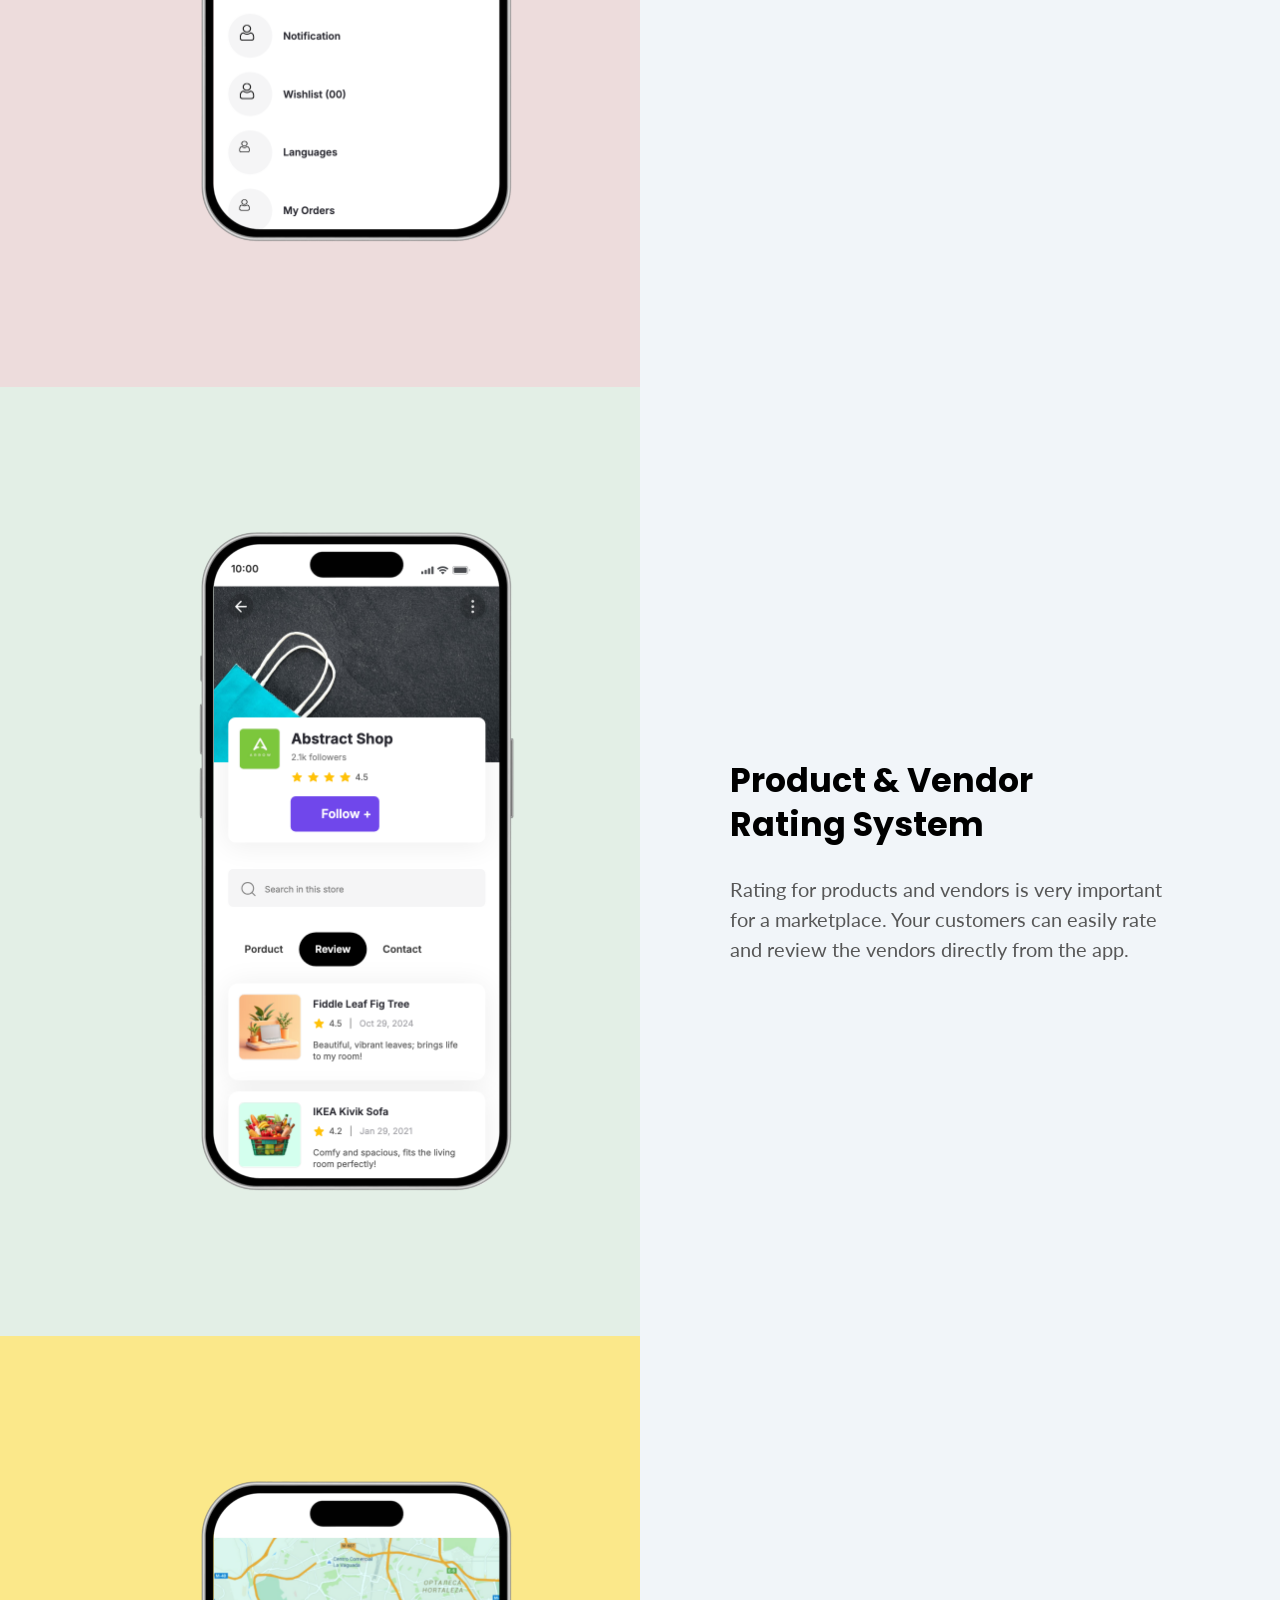
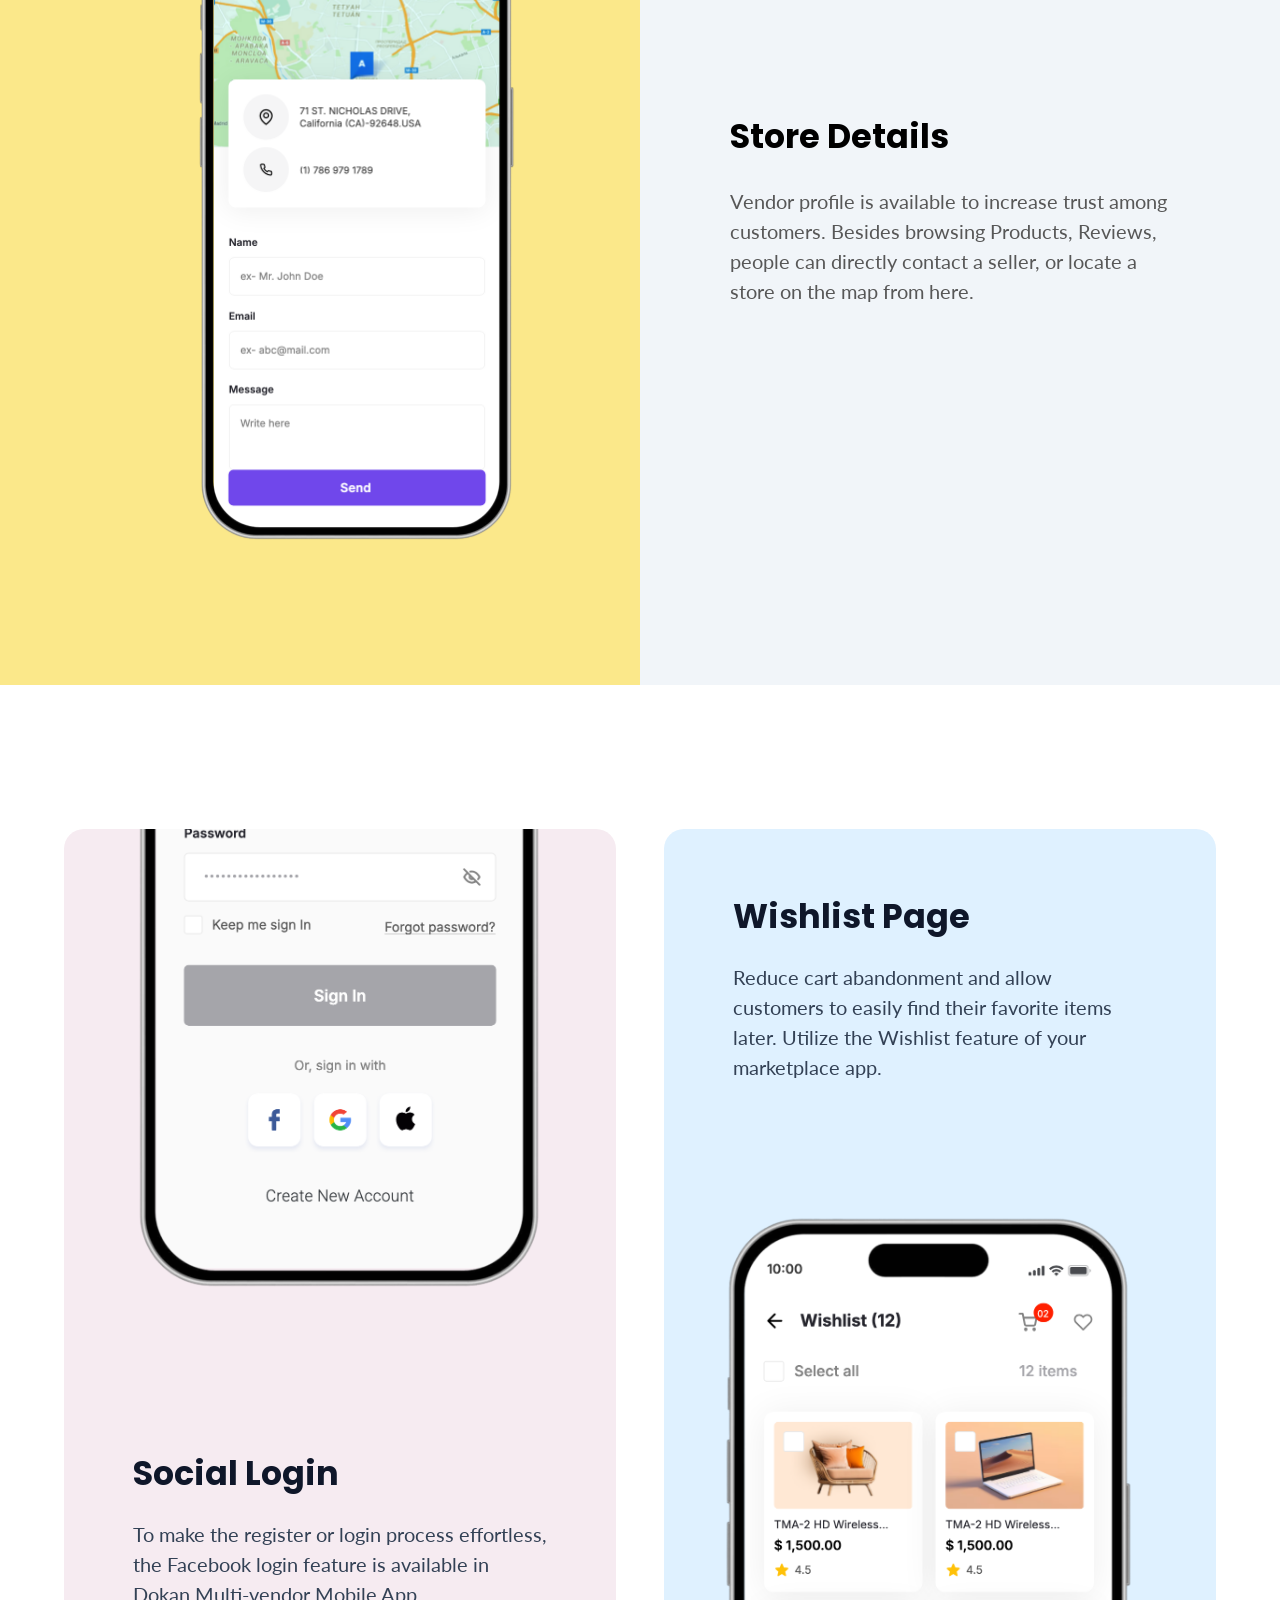
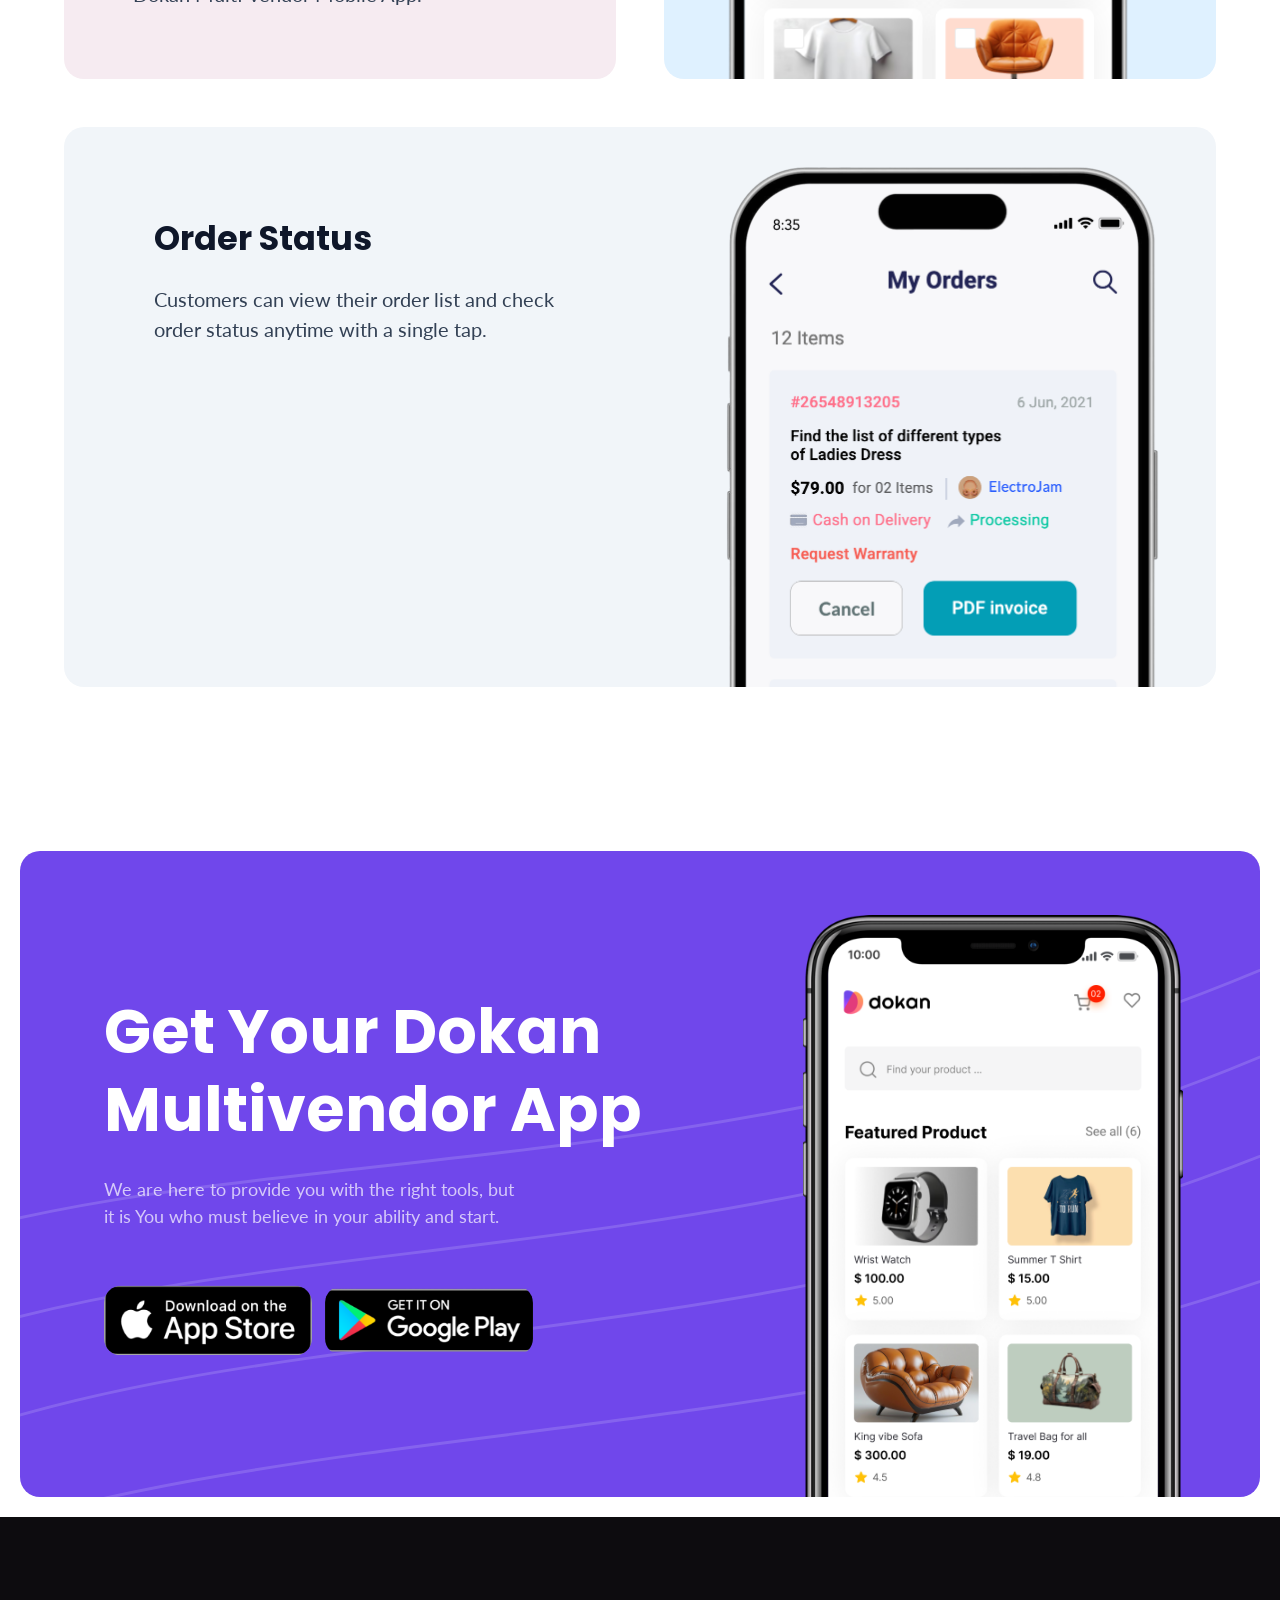
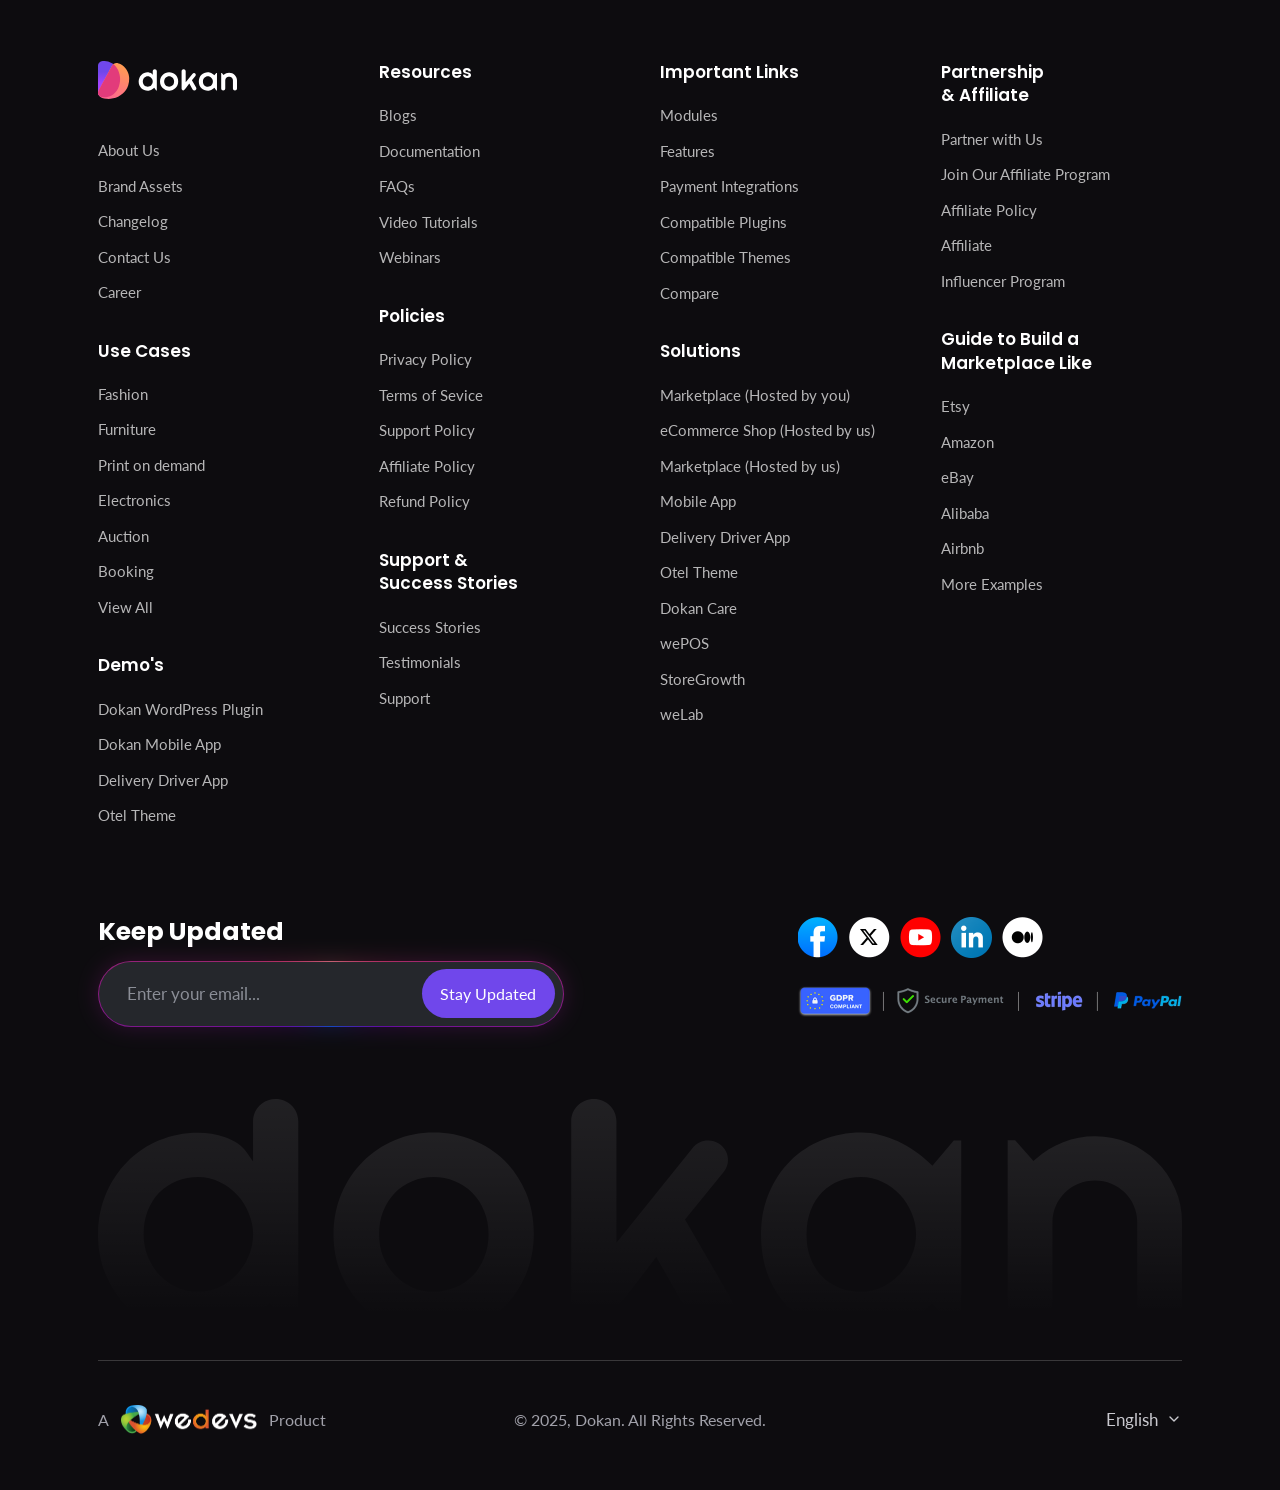
==== commit 6f6b3fe0: "Features: feature descriptions back to 20px Paragraphs under the 42px feature headings (cards and fu" ====
--- a/features.html
+++ b/features.html
@@ -7,13 +7,13 @@
   <link rel="preconnect" href="https://fonts.googleapis.com">
   <link rel="preconnect" href="https://fonts.gstatic.com" crossorigin>
   <link href="https://fonts.googleapis.com/css2?family=Lato:wght@400;700&family=Poppins:wght@500;600;700&display=swap" rel="stylesheet">
-  <link rel="stylesheet" href="dokan-ui.css?v=5">
-  <link rel="stylesheet" href="base.css?v=5">
-  <link rel="stylesheet" href="features.css?v=5">
-  <link rel="stylesheet" href="cta.css?v=5">
-  <link rel="stylesheet" href="footer.css?v=5">
-  <link rel="stylesheet" href="menu.css?v=5">
-  <link rel="stylesheet" href="app-nav.css?v=5">
+  <link rel="stylesheet" href="dokan-ui.css?v=6">
+  <link rel="stylesheet" href="base.css?v=6">
+  <link rel="stylesheet" href="features.css?v=6">
+  <link rel="stylesheet" href="cta.css?v=6">
+  <link rel="stylesheet" href="footer.css?v=6">
+  <link rel="stylesheet" href="menu.css?v=6">
+  <link rel="stylesheet" href="app-nav.css?v=6">
 </head>
 <body>
 <div class="page" style="--top-bg:#0a0a0a">
@@ -346,8 +346,8 @@
 </footer>
 
 </div>
-<script src="script.js?v=5"></script>
-<script src="menu.js?v=5"></script>
-<script src="dokan-ui.js?v=5" defer></script>
+<script src="script.js?v=6"></script>
+<script src="menu.js?v=6"></script>
+<script src="dokan-ui.js?v=6" defer></script>
 </body>
 </html>
--- a/features.css
+++ b/features.css
@@ -163,3 +163,7 @@
   .frow__media { padding: 48px 16px; }
   .frow__text { padding: 40px 16px 56px; }
 }
+
+/* Feature descriptions under the 42px headings stay at 20px (other paragraphs are 18px) */
+.fcard__desc, .frow__desc { font-size: 20px; line-height: 1.5; }
+@media (max-width: 639px) { .fcard__desc, .frow__desc { font-size: 18px; } }
